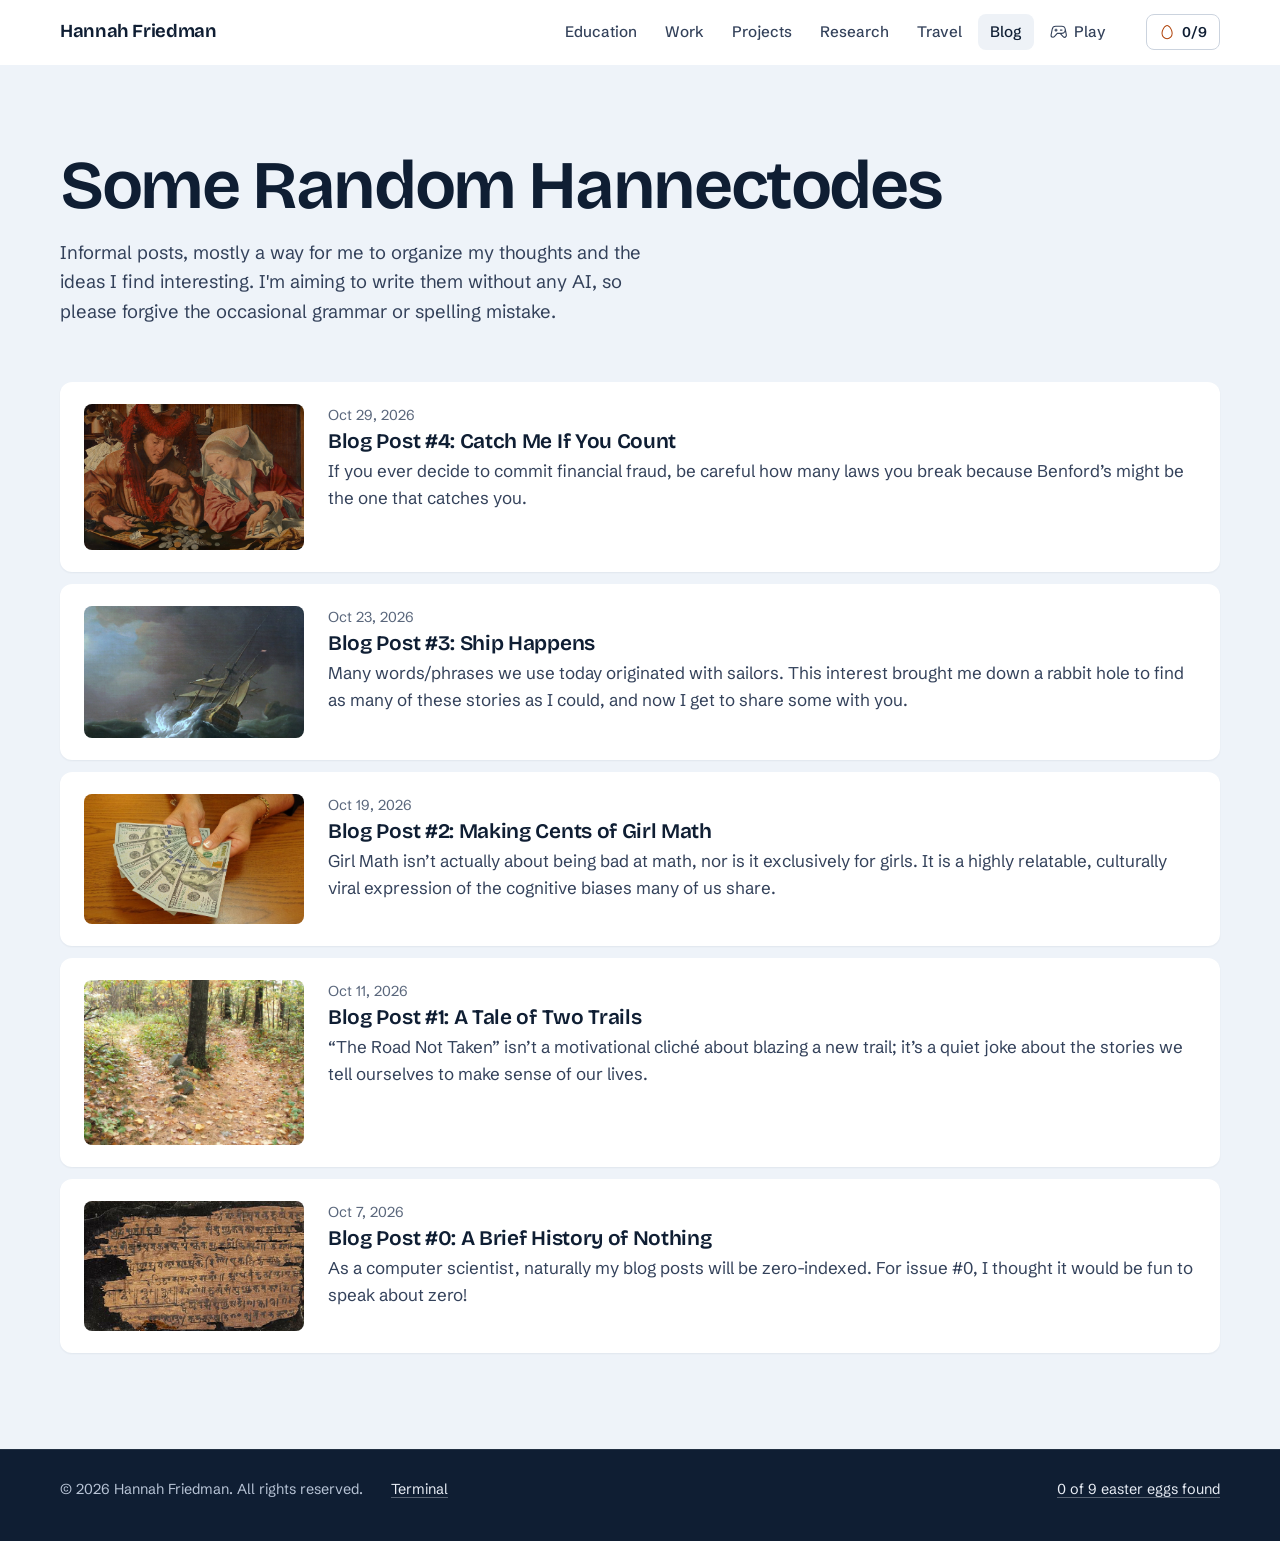
==== blog.html @ 63b6482d "Leaderboard by year: This year and All time" ====
<!doctype html>
<html lang="en">
<head>
<meta charset="utf-8">
<meta name="viewport" content="width=device-width, initial-scale=1, viewport-fit=cover">
<title>Some Random Hannectodes · Hannah Friedman</title>
<meta name="description" content="Informal posts by Hannah Friedman on ideas she finds interesting, written without AI.">
<link rel="canonical" href="https://hannahfriedman.org/blog.html">
<meta property="og:title" content="Some Random Hannectodes · Hannah Friedman">
<meta property="og:description" content="Informal posts by Hannah Friedman on ideas she finds interesting, written without AI.">
<meta property="og:url" content="https://hannahfriedman.org/blog.html">
<meta property="og:type" content="website">
<meta property="og:image" content="https://hannahfriedman.org/blog/images/bakhshali-manuscript.jpg">
<meta name="theme-color" content="#eef3f9" media="(prefers-color-scheme: light)">
<meta name="theme-color" content="#0b1424" media="(prefers-color-scheme: dark)">
<link rel="icon" href="favicon.svg" type="image/svg+xml">
<link rel="preload" href="fonts/bricolage.woff2" as="font" type="font/woff2" crossorigin>
<link rel="preload" href="fonts/schibsted.woff2" as="font" type="font/woff2" crossorigin>
<link rel="stylesheet" href="style.css?v=20261102a">
<script>try { const r = document.documentElement; if (localStorage.getItem('hf-hannah-mode') === '1') r.classList.add('hannah-mode'); } catch (e) {}</script>
</head>
<body>
<svg width="0" height="0" style="position:absolute" aria-hidden="true" focusable="false">
  <symbol id="i-arrow-counter-clockwise" viewBox="0 0 256 256"><path d="M224,128a96,96,0,0,1-94.71,96H128A95.38,95.38,0,0,1,62.1,197.8a8,8,0,0,1,11-11.63A80,80,0,1,0,71.43,71.39a3.07,3.07,0,0,1-.26.25L44.59,96H72a8,8,0,0,1,0,16H24a8,8,0,0,1-8-8V56a8,8,0,0,1,16,0V85.8L60.25,60A96,96,0,0,1,224,128Z"/></symbol>
  <symbol id="i-arrow-up-right" viewBox="0 0 256 256"><path d="M200,64V168a8,8,0,0,1-16,0V83.31L69.66,197.66a8,8,0,0,1-11.32-11.32L172.69,72H88a8,8,0,0,1,0-16H192A8,8,0,0,1,200,64Z"/></symbol>
  <symbol id="i-atom" viewBox="0 0 256 256"><path d="M196.12,128c24.65-34.61,37.22-70.38,19.74-87.86S162.61,35.23,128,59.88C93.39,35.23,57.62,22.66,40.14,40.14S35.23,93.39,59.88,128c-24.65,34.61-37.22,70.38-19.74,87.86h0c5.63,5.63,13.15,8.14,21.91,8.14,18.48,0,42.48-11.17,66-27.88C151.47,212.83,175.47,224,194,224c8.76,0,16.29-2.52,21.91-8.14h0C233.34,198.38,220.77,162.61,196.12,128Zm8.43-76.55c7.64,7.64,2.48,32.4-18.52,63.28a300.33,300.33,0,0,0-21.19-23.57A300.33,300.33,0,0,0,141.27,70C172.15,49,196.91,43.8,204.55,51.45ZM176.29,128a289.14,289.14,0,0,1-22.76,25.53A289.14,289.14,0,0,1,128,176.29a289.14,289.14,0,0,1-25.53-22.76A289.14,289.14,0,0,1,79.71,128,298.62,298.62,0,0,1,128,79.71a289.14,289.14,0,0,1,25.53,22.76A289.14,289.14,0,0,1,176.29,128ZM51.45,51.45c2.2-2.21,5.83-3.35,10.62-3.35C73.89,48.1,92.76,55,114.72,70A304,304,0,0,0,91.16,91.16,300.33,300.33,0,0,0,70,114.73C49,83.85,43.81,59.09,51.45,51.45Zm0,153.1C43.81,196.91,49,172.15,70,141.27a300.33,300.33,0,0,0,21.19,23.57A304.18,304.18,0,0,0,114.73,186C83.85,207,59.09,212.2,51.45,204.55Zm153.1,0c-7.64,7.65-32.4,2.48-63.28-18.52a304.18,304.18,0,0,0,23.57-21.19A300.33,300.33,0,0,0,186,141.27C207,172.15,212.19,196.91,204.55,204.55ZM140,128a12,12,0,1,1-12-12A12,12,0,0,1,140,128Z"/></symbol>
  <symbol id="i-book-open-text" viewBox="0 0 256 256"><path d="M232,48H160a40,40,0,0,0-32,16A40,40,0,0,0,96,48H24a8,8,0,0,0-8,8V200a8,8,0,0,0,8,8H96a24,24,0,0,1,24,24,8,8,0,0,0,16,0,24,24,0,0,1,24-24h72a8,8,0,0,0,8-8V56A8,8,0,0,0,232,48ZM96,192H32V64H96a24,24,0,0,1,24,24V200A39.81,39.81,0,0,0,96,192Zm128,0H160a39.81,39.81,0,0,0-24,8V88a24,24,0,0,1,24-24h64ZM160,88h40a8,8,0,0,1,0,16H160a8,8,0,0,1,0-16Zm48,40a8,8,0,0,1-8,8H160a8,8,0,0,1,0-16h40A8,8,0,0,1,208,128Zm0,32a8,8,0,0,1-8,8H160a8,8,0,0,1,0-16h40A8,8,0,0,1,208,160Z"/></symbol>
  <symbol id="i-cards" viewBox="0 0 256 256"><path d="M184,72H40A16,16,0,0,0,24,88V200a16,16,0,0,0,16,16H184a16,16,0,0,0,16-16V88A16,16,0,0,0,184,72Zm0,128H40V88H184V200ZM232,56V176a8,8,0,0,1-16,0V56H64a8,8,0,0,1,0-16H216A16,16,0,0,1,232,56Z"/></symbol>
  <symbol id="i-caret-down" viewBox="0 0 256 256"><path d="M213.66,101.66l-80,80a8,8,0,0,1-11.32,0l-80-80A8,8,0,0,1,53.66,90.34L128,164.69l74.34-74.35a8,8,0,0,1,11.32,11.32Z"/></symbol>
  <symbol id="i-caret-left" viewBox="0 0 256 256"><path d="M165.66,202.34a8,8,0,0,1-11.32,11.32l-80-80a8,8,0,0,1,0-11.32l80-80a8,8,0,0,1,11.32,11.32L91.31,128Z"/></symbol>
  <symbol id="i-caret-right" viewBox="0 0 256 256"><path d="M181.66,133.66l-80,80a8,8,0,0,1-11.32-11.32L164.69,128,90.34,53.66a8,8,0,0,1,11.32-11.32l80,80A8,8,0,0,1,181.66,133.66Z"/></symbol>
  <symbol id="i-caret-up" viewBox="0 0 256 256"><path d="M213.66,165.66a8,8,0,0,1-11.32,0L128,91.31,53.66,165.66a8,8,0,0,1-11.32-11.32l80-80a8,8,0,0,1,11.32,0l80,80A8,8,0,0,1,213.66,165.66Z"/></symbol>
  <symbol id="i-chart-line-up" viewBox="0 0 256 256"><path d="M232,208a8,8,0,0,1-8,8H32a8,8,0,0,1-8-8V48a8,8,0,0,1,16,0V156.69l50.34-50.35a8,8,0,0,1,11.32,0L128,132.69,180.69,80H160a8,8,0,0,1,0-16h40a8,8,0,0,1,8,8v40a8,8,0,0,1-16,0V91.31l-58.34,58.35a8,8,0,0,1-11.32,0L96,123.31l-56,56V200H224A8,8,0,0,1,232,208Z"/></symbol>
  <symbol id="i-chats-circle" viewBox="0 0 256 256"><path d="M232.07,186.76a80,80,0,0,0-62.5-114.17A80,80,0,1,0,23.93,138.76l-7.27,24.71a16,16,0,0,0,19.87,19.87l24.71-7.27a80.39,80.39,0,0,0,25.18,7.35,80,80,0,0,0,108.34,40.65l24.71,7.27a16,16,0,0,0,19.87-19.86ZM62,159.5a8.28,8.28,0,0,0-2.26.32L32,168l8.17-27.76a8,8,0,0,0-.63-6,64,64,0,1,1,26.26,26.26A8,8,0,0,0,62,159.5Zm153.79,28.73L224,216l-27.76-8.17a8,8,0,0,0-6,.63,64.05,64.05,0,0,1-85.87-24.88A79.93,79.93,0,0,0,174.7,89.71a64,64,0,0,1,41.75,92.48A8,8,0,0,0,215.82,188.23Z"/></symbol>
  <symbol id="i-check" viewBox="0 0 256 256"><path d="M229.66,77.66l-128,128a8,8,0,0,1-11.32,0l-56-56a8,8,0,0,1,11.32-11.32L96,188.69,218.34,66.34a8,8,0,0,1,11.32,11.32Z"/></symbol>
  <symbol id="i-copy" viewBox="0 0 256 256"><path d="M216,32H88a8,8,0,0,0-8,8V80H40a8,8,0,0,0-8,8V216a8,8,0,0,0,8,8H168a8,8,0,0,0,8-8V176h40a8,8,0,0,0,8-8V40A8,8,0,0,0,216,32ZM160,208H48V96H160Zm48-48H176V88a8,8,0,0,0-8-8H96V48H208Z"/></symbol>
  <symbol id="i-egg" viewBox="0 0 256 256"><path d="M186.66,59.56C168.47,32.29,146.54,16,128,16S87.53,32.29,69.34,59.56C50.7,87.54,40,121.23,40,152a88,88,0,0,0,176,0C216,121.23,205.3,87.54,186.66,59.56ZM128,224a72.08,72.08,0,0,1-72-72c0-27.69,9.72-58.15,26.66-83.56C97.19,46.64,115.41,32,128,32s30.81,14.64,45.34,36.44C190.28,93.85,200,124.31,200,152A72.08,72.08,0,0,1,128,224Z"/></symbol>
  <symbol id="i-envelope-simple" viewBox="0 0 256 256"><path d="M224,48H32a8,8,0,0,0-8,8V192a16,16,0,0,0,16,16H216a16,16,0,0,0,16-16V56A8,8,0,0,0,224,48ZM203.43,64,128,133.15,52.57,64ZM216,192H40V74.19l82.59,75.71a8,8,0,0,0,10.82,0L216,74.19V192Z"/></symbol>
  <symbol id="i-file-arrow-down" viewBox="0 0 256 256"><path d="M213.66,82.34l-56-56A8,8,0,0,0,152,24H56A16,16,0,0,0,40,40V216a16,16,0,0,0,16,16H200a16,16,0,0,0,16-16V88A8,8,0,0,0,213.66,82.34ZM160,51.31,188.69,80H160ZM200,216H56V40h88V88a8,8,0,0,0,8,8h48V216Zm-42.34-61.66a8,8,0,0,1,0,11.32l-24,24a8,8,0,0,1-11.32,0l-24-24a8,8,0,0,1,11.32-11.32L120,164.69V120a8,8,0,0,1,16,0v44.69l10.34-10.35A8,8,0,0,1,157.66,154.34Z"/></symbol>
  <symbol id="i-file-pdf" viewBox="0 0 256 256"><path d="M224,152a8,8,0,0,1-8,8H192v16h16a8,8,0,0,1,0,16H192v16a8,8,0,0,1-16,0V152a8,8,0,0,1,8-8h32A8,8,0,0,1,224,152ZM92,172a28,28,0,0,1-28,28H56v8a8,8,0,0,1-16,0V152a8,8,0,0,1,8-8H64A28,28,0,0,1,92,172Zm-16,0a12,12,0,0,0-12-12H56v24h8A12,12,0,0,0,76,172Zm88,8a36,36,0,0,1-36,36H112a8,8,0,0,1-8-8V152a8,8,0,0,1,8-8h16A36,36,0,0,1,164,180Zm-16,0a20,20,0,0,0-20-20h-8v40h8A20,20,0,0,0,148,180ZM40,112V40A16,16,0,0,1,56,24h96a8,8,0,0,1,5.66,2.34l56,56A8,8,0,0,1,216,88v24a8,8,0,0,1-16,0V96H152a8,8,0,0,1-8-8V40H56v72a8,8,0,0,1-16,0ZM160,80h28.69L160,51.31Z"/></symbol>
  <symbol id="i-game-controller" viewBox="0 0 256 256"><path d="M176,112H152a8,8,0,0,1,0-16h24a8,8,0,0,1,0,16ZM104,96H96V88a8,8,0,0,0-16,0v8H72a8,8,0,0,0,0,16h8v8a8,8,0,0,0,16,0v-8h8a8,8,0,0,0,0-16ZM241.48,200.65a36,36,0,0,1-54.94,4.81c-.12-.12-.24-.24-.35-.37L146.48,160h-37L69.81,205.09l-.35.37A36.08,36.08,0,0,1,44,216,36,36,0,0,1,8.56,173.75a.68.68,0,0,1,0-.14L24.93,89.52A59.88,59.88,0,0,1,83.89,40H172a60.08,60.08,0,0,1,59,49.25c0,.06,0,.12,0,.18l16.37,84.17a.68.68,0,0,1,0,.14A35.74,35.74,0,0,1,241.48,200.65ZM172,144a44,44,0,0,0,0-88H83.89A43.9,43.9,0,0,0,40.68,92.37l0,.13L24.3,176.59A20,20,0,0,0,58,194.3l41.92-47.59a8,8,0,0,1,6-2.71Zm59.7,32.59-8.74-45A60,60,0,0,1,172,160h-4.2L198,194.31a20.09,20.09,0,0,0,17.46,5.39,20,20,0,0,0,16.23-23.11Z"/></symbol>
  <symbol id="i-github-logo" viewBox="0 0 256 256"><path d="M208.31,75.68A59.78,59.78,0,0,0,202.93,28,8,8,0,0,0,196,24a59.75,59.75,0,0,0-48,24H124A59.75,59.75,0,0,0,76,24a8,8,0,0,0-6.93,4,59.78,59.78,0,0,0-5.38,47.68A58.14,58.14,0,0,0,56,104v8a56.06,56.06,0,0,0,48.44,55.47A39.8,39.8,0,0,0,96,192v8H72a24,24,0,0,1-24-24A40,40,0,0,0,8,136a8,8,0,0,0,0,16,24,24,0,0,1,24,24,40,40,0,0,0,40,40H96v16a8,8,0,0,0,16,0V192a24,24,0,0,1,48,0v40a8,8,0,0,0,16,0V192a39.8,39.8,0,0,0-8.44-24.53A56.06,56.06,0,0,0,216,112v-8A58.14,58.14,0,0,0,208.31,75.68ZM200,112a40,40,0,0,1-40,40H112a40,40,0,0,1-40-40v-8a41.74,41.74,0,0,1,6.9-22.48A8,8,0,0,0,80,73.83a43.81,43.81,0,0,1,.79-33.58,43.88,43.88,0,0,1,32.32,20.06A8,8,0,0,0,119.82,64h32.35a8,8,0,0,0,6.74-3.69,43.87,43.87,0,0,1,32.32-20.06A43.81,43.81,0,0,1,192,73.83a8.09,8.09,0,0,0,1,7.65A41.72,41.72,0,0,1,200,104Z"/></symbol>
  <symbol id="i-globe-hemisphere-west" viewBox="0 0 256 256"><path d="M128,24A104,104,0,1,0,232,128,104.11,104.11,0,0,0,128,24Zm88,104a87.62,87.62,0,0,1-6.4,32.94l-44.7-27.49a15.92,15.92,0,0,0-6.24-2.23l-22.82-3.08a16.11,16.11,0,0,0-16,7.86h-8.72l-3.8-7.86a15.91,15.91,0,0,0-11-8.67l-8-1.73L96.14,104h16.71a16.06,16.06,0,0,0,7.73-2l12.25-6.76a16.62,16.62,0,0,0,3-2.14l26.91-24.34A15.93,15.93,0,0,0,166,49.1l-.36-.65A88.11,88.11,0,0,1,216,128ZM143.31,41.34,152,56.9,125.09,81.24,112.85,88H96.14a16,16,0,0,0-13.88,8l-8.73,15.23L63.38,84.19,74.32,58.32a87.87,87.87,0,0,1,69-17ZM40,128a87.53,87.53,0,0,1,8.54-37.8l11.34,30.27a16,16,0,0,0,11.62,10l21.43,4.61L96.74,143a16.09,16.09,0,0,0,14.4,9h1.48l-7.23,16.23a16,16,0,0,0,2.86,17.37l.14.14L128,205.94l-1.94,10A88.11,88.11,0,0,1,40,128Zm102.58,86.78,1.13-5.81a16.09,16.09,0,0,0-4-13.9,1.85,1.85,0,0,1-.14-.14L120,174.74,133.7,144l22.82,3.08,45.72,28.12A88.18,88.18,0,0,1,142.58,214.78Z"/></symbol>
  <symbol id="i-linkedin-logo" viewBox="0 0 256 256"><path d="M216,24H40A16,16,0,0,0,24,40V216a16,16,0,0,0,16,16H216a16,16,0,0,0,16-16V40A16,16,0,0,0,216,24Zm0,192H40V40H216V216ZM96,112v64a8,8,0,0,1-16,0V112a8,8,0,0,1,16,0Zm88,28v36a8,8,0,0,1-16,0V140a20,20,0,0,0-40,0v36a8,8,0,0,1-16,0V112a8,8,0,0,1,15.79-1.78A36,36,0,0,1,184,140ZM100,84A12,12,0,1,1,88,72,12,12,0,0,1,100,84Z"/></symbol>
  <symbol id="i-lock-simple" viewBox="0 0 256 256"><path d="M208,80H176V56a48,48,0,0,0-96,0V80H48A16,16,0,0,0,32,96V208a16,16,0,0,0,16,16H208a16,16,0,0,0,16-16V96A16,16,0,0,0,208,80ZM96,56a32,32,0,0,1,64,0V80H96ZM208,208H48V96H208V208Z"/></symbol>
  <symbol id="i-map-pin" viewBox="0 0 256 256"><path d="M128,64a40,40,0,1,0,40,40A40,40,0,0,0,128,64Zm0,64a24,24,0,1,1,24-24A24,24,0,0,1,128,128Zm0-112a88.1,88.1,0,0,0-88,88c0,31.4,14.51,64.68,42,96.25a254.19,254.19,0,0,0,41.45,38.3,8,8,0,0,0,9.18,0A254.19,254.19,0,0,0,174,200.25c27.45-31.57,42-64.85,42-96.25A88.1,88.1,0,0,0,128,16Zm0,206c-16.53-13-72-60.75-72-118a72,72,0,0,1,144,0C200,161.23,144.53,209,128,222Z"/></symbol>
  <symbol id="i-music-notes" viewBox="0 0 256 256"><path d="M212.92,17.69a8,8,0,0,0-6.86-1.45l-128,32A8,8,0,0,0,72,56V166.08A36,36,0,1,0,88,196V110.25l112-28v51.83A36,36,0,1,0,216,164V24A8,8,0,0,0,212.92,17.69ZM52,216a20,20,0,1,1,20-20A20,20,0,0,1,52,216ZM88,93.75V62.25l112-28v31.5ZM180,184a20,20,0,1,1,20-20A20,20,0,0,1,180,184Z"/></symbol>
  <symbol id="i-pause" viewBox="0 0 256 256"><path d="M200,32H160a16,16,0,0,0-16,16V208a16,16,0,0,0,16,16h40a16,16,0,0,0,16-16V48A16,16,0,0,0,200,32Zm0,176H160V48h40ZM96,32H56A16,16,0,0,0,40,48V208a16,16,0,0,0,16,16H96a16,16,0,0,0,16-16V48A16,16,0,0,0,96,32Zm0,176H56V48H96Z"/></symbol>
  <symbol id="i-play" viewBox="0 0 256 256"><path d="M232.4,114.49,88.32,26.35a16,16,0,0,0-16.2-.3A15.86,15.86,0,0,0,64,39.87V216.13A15.94,15.94,0,0,0,80,232a16.07,16.07,0,0,0,8.36-2.35L232.4,141.51a15.81,15.81,0,0,0,0-27ZM80,215.94V40l143.83,88Z"/></symbol>
  <symbol id="i-skip-back" viewBox="0 0 256 256"><path d="M199.81,34a16,16,0,0,0-16.24.43L64,109.23V40a8,8,0,0,0-16,0V216a8,8,0,0,0,16,0V146.77l119.57,74.78A15.95,15.95,0,0,0,208,208.12V47.88A15.86,15.86,0,0,0,199.81,34ZM192,208,64.16,128,192,48.07Z"/></symbol>
  <symbol id="i-skip-forward" viewBox="0 0 256 256"><path d="M200,32a8,8,0,0,0-8,8v69.23L72.43,34.45A15.95,15.95,0,0,0,48,47.88V208.12a16,16,0,0,0,24.43,13.43L192,146.77V216a8,8,0,0,0,16,0V40A8,8,0,0,0,200,32ZM64,207.93V48.05l127.84,80Z"/></symbol>
  <symbol id="i-sparkle" viewBox="0 0 256 256"><path d="M197.58,129.06,146,110l-19-51.62a15.92,15.92,0,0,0-29.88,0L78,110l-51.62,19a15.92,15.92,0,0,0,0,29.88L78,178l19,51.62a15.92,15.92,0,0,0,29.88,0L146,178l51.62-19a15.92,15.92,0,0,0,0-29.88ZM137,164.22a8,8,0,0,0-4.74,4.74L112,223.85,91.78,169A8,8,0,0,0,87,164.22L32.15,144,87,123.78A8,8,0,0,0,91.78,119L112,64.15,132.22,119a8,8,0,0,0,4.74,4.74L191.85,144ZM144,40a8,8,0,0,1,8-8h16V16a8,8,0,0,1,16,0V32h16a8,8,0,0,1,0,16H184V64a8,8,0,0,1-16,0V48H152A8,8,0,0,1,144,40ZM248,88a8,8,0,0,1-8,8h-8v8a8,8,0,0,1-16,0V96h-8a8,8,0,0,1,0-16h8V72a8,8,0,0,1,16,0v8h8A8,8,0,0,1,248,88Z"/></symbol>
  <symbol id="i-speaker-high" viewBox="0 0 256 256"><path d="M155.51,24.81a8,8,0,0,0-8.42.88L77.25,80H32A16,16,0,0,0,16,96v64a16,16,0,0,0,16,16H77.25l69.84,54.31A8,8,0,0,0,160,224V32A8,8,0,0,0,155.51,24.81ZM32,96H72v64H32ZM144,207.64,88,164.09V91.91l56-43.55Zm54-106.08a40,40,0,0,1,0,52.88,8,8,0,0,1-12-10.58,24,24,0,0,0,0-31.72,8,8,0,0,1,12-10.58ZM248,128a79.9,79.9,0,0,1-20.37,53.34,8,8,0,0,1-11.92-10.67,64,64,0,0,0,0-85.33,8,8,0,1,1,11.92-10.67A79.83,79.83,0,0,1,248,128Z"/></symbol>
  <symbol id="i-speaker-slash" viewBox="0 0 256 256"><path d="M53.92,34.62A8,8,0,1,0,42.08,45.38L73.55,80H32A16,16,0,0,0,16,96v64a16,16,0,0,0,16,16H77.25l69.84,54.31A8,8,0,0,0,160,224V175.09l42.08,46.29a8,8,0,1,0,11.84-10.76ZM32,96H72v64H32ZM144,207.64,88,164.09V95.89l56,61.6Zm42-63.77a24,24,0,0,0,0-31.72,8,8,0,1,1,12-10.57,40,40,0,0,1,0,52.88,8,8,0,0,1-12-10.59Zm-80.16-76a8,8,0,0,1,1.4-11.23l39.85-31A8,8,0,0,1,160,32v74.83a8,8,0,0,1-16,0V48.36l-26.94,21A8,8,0,0,1,105.84,67.91ZM248,128a79.9,79.9,0,0,1-20.37,53.34,8,8,0,0,1-11.92-10.67,64,64,0,0,0,0-85.33,8,8,0,1,1,11.92-10.67A79.83,79.83,0,0,1,248,128Z"/></symbol>
  <symbol id="i-terminal-window" viewBox="0 0 256 256"><path d="M128,128a8,8,0,0,1-3,6.25l-40,32a8,8,0,1,1-10-12.5L107.19,128,75,102.25a8,8,0,1,1,10-12.5l40,32A8,8,0,0,1,128,128Zm48,24H136a8,8,0,0,0,0,16h40a8,8,0,0,0,0-16Zm56-96V200a16,16,0,0,1-16,16H40a16,16,0,0,1-16-16V56A16,16,0,0,1,40,40H216A16,16,0,0,1,232,56ZM216,200V56H40V200H216Z"/></symbol>
  <symbol id="i-trophy" viewBox="0 0 256 256"><path d="M232,64H208V48a8,8,0,0,0-8-8H56a8,8,0,0,0-8,8V64H24A16,16,0,0,0,8,80V96a40,40,0,0,0,40,40h3.65A80.13,80.13,0,0,0,120,191.61V216H96a8,8,0,0,0,0,16h64a8,8,0,0,0,0-16H136V191.58c31.94-3.23,58.44-25.64,68.08-55.58H208a40,40,0,0,0,40-40V80A16,16,0,0,0,232,64ZM48,120A24,24,0,0,1,24,96V80H48v32q0,4,.39,8Zm144-8.9c0,35.52-29,64.64-64,64.9a64,64,0,0,1-64-64V56H192ZM232,96a24,24,0,0,1-24,24h-.5a81.81,81.81,0,0,0,.5-8.9V80h24Z"/></symbol>
  <symbol id="i-x" viewBox="0 0 256 256"><path d="M205.66,194.34a8,8,0,0,1-11.32,11.32L128,139.31,61.66,205.66a8,8,0,0,1-11.32-11.32L116.69,128,50.34,61.66A8,8,0,0,1,61.66,50.34L128,116.69l66.34-66.35a8,8,0,0,1,11.32,11.32L139.31,128Z"/></symbol>
</svg>
<a class="skip-link" href="#main">Skip to content</a>
<header class="nav scrolled" id="nav">
  <div class="container nav-inner">
    <a class="wordmark" href="index.html">Hannah Friedman</a>
    <ul class="nav-links">
      <li class="opt"><a href="index.html#education">Education</a></li>
      <li class="opt"><a href="index.html#work">Work</a></li>
      <li class="opt"><a href="index.html#projects">Projects</a></li>
      <li class="opt"><a href="index.html#research">Research</a></li>
      <li class="opt"><a href="index.html#travel">Travel</a></li>
      <li><a href="blog.html" aria-current="true">Blog</a></li>
      <li><a href="play.html"><svg class="icon" aria-hidden="true"><use href="#i-game-controller"/></svg><span class="play-label">Play</span></a></li>
    </ul>
    <div class="nav-actions">
      <button class="egg-btn" id="egg-btn" type="button" aria-haspopup="dialog" aria-controls="egg-panel">
        <svg class="icon" aria-hidden="true"><use href="#i-egg"/></svg>
        <span><span class="egg-count tnum">0</span><span class="sr-only"> of </span><span aria-hidden="true">/</span><span class="egg-total tnum">9</span><span class="sr-only"> easter eggs found</span></span>
      </button>
    </div>
  </div>
</header>

<main id="main" class="band band-mist">
  <div class="container">
    <div class="blog-hero">
      <h1>Some Random Hannectodes</h1>
      <p>Informal posts, mostly a way for me to organize my thoughts and the ideas I find interesting. I'm aiming to write them without any AI, so please forgive the occasional grammar or spelling mistake.</p>
    </div>

    <!--
      HOW TO ADD A POST
      1. Copy blog/_template.html to blog/your-post-slug.html and write the post there.
      2. Add an entry to the list below (newest first), like this:
         <li><a href="blog/your-post-slug.html"><time datetime="2026-10-20">Oct 20, 2026</time><h2>Post title</h2><p>One-sentence summary.</p></a></li>
          -->
    <ol class="posts" id="posts">
      <li><a class="has-thumb" href="blog/4-catch-me-if-you-count.html"><img class="post-thumb" src="blog/images/moneychanger.jpg" width="1400" height="929" alt="" loading="lazy"><time datetime="2026-10-29">Oct 29, 2026</time><h2>Blog Post #4: Catch Me If You Count</h2><p>If you ever decide to commit financial fraud, be careful how many laws you break because Benford’s might be the one that catches you.</p></a></li>
      <li><a class="has-thumb" href="blog/3-ship-happens.html"><img class="post-thumb" src="blog/images/monamy-ships-in-distress.jpg" width="1400" height="840" alt="" loading="lazy"><time datetime="2026-10-23">Oct 23, 2026</time><h2>Blog Post #3: Ship Happens</h2><p>Many words/phrases we use today originated with sailors. This interest brought me down a rabbit hole to find as many of these stories as I could, and now I get to share some with you.</p></a></li>
      <li><a class="has-thumb" href="blog/2-making-cents-of-girl-math.html"><img class="post-thumb" src="blog/images/cash-fan.jpg" width="1280" height="720" alt="" loading="lazy"><time datetime="2026-10-19">Oct 19, 2026</time><h2>Blog Post #2: Making Cents of Girl Math</h2><p>Girl Math isn’t actually about being bad at math, nor is it exclusively for girls. It is a highly relatable, culturally viral expression of the cognitive biases many of us share.</p></a></li>
      <li><a class="has-thumb" href="blog/1-a-tale-of-two-trails.html"><img class="post-thumb" src="blog/images/two-paths-yellow-wood.jpg" width="1000" height="750" alt="" loading="lazy"><time datetime="2026-10-11">Oct 11, 2026</time><h2>Blog Post #1: A Tale of Two Trails</h2><p>“The Road Not Taken” isn’t a motivational cliché about blazing a new trail; it’s a quiet joke about the stories we tell ourselves to make sense of our lives.</p></a></li>
      <li><a class="has-thumb" href="blog/0-a-brief-history-of-nothing.html"><img class="post-thumb" src="blog/images/bakhshali-manuscript.jpg" width="1220" height="698" alt="" loading="lazy"><time datetime="2026-10-07">Oct 7, 2026</time><h2>Blog Post #0: A Brief History of Nothing</h2><p>As a computer scientist, naturally my blog posts will be zero-indexed. For issue #0, I thought it would be fun to speak about zero!</p></a></li>
    </ol>
  </div>
</main>

<footer class="footer footer-navy">
  <div class="container footer-inner">
    <span class="copyright">© 2026 Hannah Friedman. All rights reserved.</span>
    <button type="button" data-open-terminal><span>Terminal</span></button>
    <span class="spacer"></span>
    <button type="button" data-open-eggs><span class="egg-count tnum">0</span> of <span class="egg-total">9</span> easter eggs found</button>
  </div>
</footer>
<dialog class="sheet" id="egg-panel" aria-labelledby="egg-h">
  <div class="sheet-head"><h2 id="egg-h">Easter eggs</h2><button class="btn btn-ghost" type="button" data-close aria-label="Close"><svg class="icon" aria-hidden="true"><use href="#i-x"/></svg></button></div>
  <div class="sheet-body"><p style="color:var(--ink-2)"><span class="egg-count tnum">0</span> of <span class="egg-total">9</span> found so far.</p><div class="egg-progress"><span id="egg-bar"></span></div><ul class="egg-list" id="egg-list"></ul></div>
</dialog>
<dialog class="modal terminal" id="terminal" aria-labelledby="term-h">
  <div class="modal-head"><h2 id="term-h">hannah@mit ~ %</h2><button class="btn btn-ghost" type="button" data-close aria-label="Close terminal"><svg class="icon" aria-hidden="true"><use href="#i-x"/></svg></button></div>
  <div class="term-out" id="term-out" aria-live="polite"></div>
  <form class="term-in" id="term-form" autocomplete="off"><label for="term-input">&gt;</label><input id="term-input" spellcheck="false" autocapitalize="off" aria-label="Terminal command"></form>
</dialog>
<div class="toasts" id="toasts" role="status" aria-live="polite"></div>
<script src="script.js?v=20261102a" defer></script>
<script type="module" src="js/cloud.js?v=20261102a"></script>
</body>
</html>
---- style.css ----
/* ==========================================================================
   Hannah Friedman: site styles
   Quality bar: Notion + Stripe. One accent (Islanders/Mets orange) on navy ink.
   ========================================================================== */

@font-face { font-family: "Bricolage Grotesque"; src: url("fonts/bricolage.woff2") format("woff2"); font-weight: 200 800; font-display: swap; }
@font-face { font-family: "Schibsted Grotesk"; src: url("fonts/schibsted.woff2") format("woff2"); font-weight: 400 900; font-display: swap; }
@font-face { font-family: "Fragment Mono"; src: url("fonts/fragment-mono.woff2") format("woff2"); font-weight: 400; font-display: swap; }
/* Little Athens: Pixelify Sans for letters, Jersey 10 for digits (Pixelify's 2, 5, and 8 look too alike at small sizes). */
@font-face { font-family: "Pixelify Sans"; src: url("fonts/pixelify.woff2") format("woff2"); font-weight: 400 700; font-display: swap; unicode-range: U+0000-002F, U+003A-10FFFF; }
@font-face { font-family: "Pixel Digits"; src: url("fonts/jersey10-digits.woff2") format("woff2"); font-display: swap; unicode-range: U+0030-0039; size-adjust: 128%; }

:root {
  color-scheme: light;
  --bg: #ffffff;
  --surface: #f5f7fa;
  --surface-2: #eef2f7;
  --hairline: #e3e8ef;
  --hairline-strong: #cbd3de;
  --ink: #0f1e33;
  --ink-2: #33415a;
  --ink-3: #5a677c;
  --accent: #f26b21;
  --accent-ink: #b0440b;
  --accent-soft: #fff1e7;
  --on-accent: #1a0d04;
  --primary: #0f1e33;
  --on-primary: #ffffff;
  --primary-hover: #1d3354;

  --tint-quant: #e3effb;  --tint-quant-ink: #1b5591;
  --tint-ai: #ece8fb;     --tint-ai-ink: #533fa3;
  --tint-sports: #dff3e6; --tint-sports-ink: #1d6b3c;
  --tint-butter: #fbf2d3; --tint-butter-ink: #7a5a06;
  --tint-rose: #fbe4ea;   --tint-rose-ink: #9a2a48;

  --shadow-1: 0 1px 2px rgba(15, 30, 51, .06);
  --shadow-2: 0 1px 2px rgba(15, 30, 51, .05), 0 8px 24px rgba(15, 30, 51, .08);
  --shadow-3: 0 2px 6px rgba(15, 30, 51, .06), 0 28px 56px -16px rgba(15, 30, 51, .28);

  --r-sm: 6px; --r-md: 8px; --r-lg: 12px; --r-xl: 16px;
  --font-display: "Bricolage Grotesque", "Schibsted Grotesk", system-ui, sans-serif;
  --font-body: "Schibsted Grotesk", system-ui, -apple-system, "Segoe UI", sans-serif;
  --font-mono: "Fragment Mono", ui-monospace, "SF Mono", Menlo, monospace;
  --font-pixel: "Pixelify Sans", "Pixel Digits", ui-monospace, monospace;

  --container: 1160px;
  --gutter: clamp(16px, 4vw, 32px);
  --section: clamp(72px, 10vw, 128px);
  --ease-out: cubic-bezier(.16, 1, .3, 1);

  --band-sky: #e8f0fa; --band-mist: #eef3f9; --band-butter: #fdf5df; --band-peach: #fff0e5; --band-mint: #e4f3e8;
  --band-navy: #0f1e33; --on-navy: #e9eef6; --on-navy-2: #b8c4d6;
  --portrait-block: #ffd2b4;
  --edu-card: #fdeaea; --edu-border: #efbcbc; --selection: #bcd8f7;
  --globe-ocean: #cfe2f6; --globe-land: #50617d;
  --z-nav: 20; --z-overlay: 40; --z-toast: 50;
}

@media (prefers-color-scheme: dark) {
  :root:not([data-theme="light"]) {
    color-scheme: dark;
    --bg: #0b1424; --surface: #111c2f; --surface-2: #17243a;
    --hairline: #1f2c43; --hairline-strong: #2e3d57;
    --ink: #e9eef6; --ink-2: #bcc7d7; --ink-3: #8e9bb0;
    --accent: #ff8a4c; --accent-ink: #ff9d66; --accent-soft: #2a1a12; --on-accent: #1a0d04;
    --primary: #e9eef6; --on-primary: #0b1424; --primary-hover: #ffffff;
    --tint-quant: #13263d;  --tint-quant-ink: #8cc1f2;
    --tint-ai: #1d1a38;     --tint-ai-ink: #b9adf5;
    --tint-sports: #12291d; --tint-sports-ink: #86d6a5;
    --tint-butter: #2a2412; --tint-butter-ink: #f0d27a;
    --tint-rose: #2c1620;   --tint-rose-ink: #f2a3b8;
    --shadow-1: 0 1px 2px rgba(0, 0, 0, .3);
    --shadow-2: 0 1px 2px rgba(0, 0, 0, .3), 0 8px 24px rgba(0, 0, 0, .35);
    --shadow-3: 0 2px 6px rgba(0, 0, 0, .35), 0 28px 56px -16px rgba(0, 0, 0, .6);
    --band-sky: #0f1d33; --band-mist: #0e192b; --band-butter: #1b1912; --band-peach: #1f160f; --band-mint: #0f1f17;
    --band-navy: #050b16; --portrait-block: #3a2215; --edu-card: #2a1517; --edu-border: #5a2a2e; --selection: #2c5282; --edu-card: #2a1517; --edu-border: #5a2a2e; --selection: #2c5282;
    --globe-ocean: #16263d; --globe-land: #9fb2cc;
  }
}
:root[data-theme="dark"] {
  color-scheme: dark;
  --bg: #0b1424; --surface: #111c2f; --surface-2: #17243a;
  --hairline: #1f2c43; --hairline-strong: #2e3d57;
  --ink: #e9eef6; --ink-2: #bcc7d7; --ink-3: #8e9bb0;
  --accent: #ff8a4c; --accent-ink: #ff9d66; --accent-soft: #2a1a12; --on-accent: #1a0d04;
  --primary: #e9eef6; --on-primary: #0b1424; --primary-hover: #ffffff;
  --tint-quant: #13263d;  --tint-quant-ink: #8cc1f2;
  --tint-ai: #1d1a38;     --tint-ai-ink: #b9adf5;
  --tint-sports: #12291d; --tint-sports-ink: #86d6a5;
  --tint-butter: #2a2412; --tint-butter-ink: #f0d27a;
  --tint-rose: #2c1620;   --tint-rose-ink: #f2a3b8;
  --shadow-1: 0 1px 2px rgba(0, 0, 0, .3);
  --shadow-2: 0 1px 2px rgba(0, 0, 0, .3), 0 8px 24px rgba(0, 0, 0, .35);
  --shadow-3: 0 2px 6px rgba(0, 0, 0, .35), 0 28px 56px -16px rgba(0, 0, 0, .6);
  --band-sky: #0f1d33; --band-mist: #0e192b; --band-butter: #1b1912; --band-peach: #1f160f; --band-mint: #0f1f17;
  --band-navy: #050b16; --portrait-block: #3a2215; --edu-card: #2a1517; --edu-border: #5a2a2e; --selection: #2c5282;
  --globe-ocean: #16263d; --globe-land: #9fb2cc;
}

/* Hannah Mode (unlocked by the house password): Gryffindor scarlet and gold */
:root.hannah-mode { --accent: #b3263a; --accent-ink: #9b1b30; --accent-soft: #fbe9ec; --on-accent: #ffffff; }
@media (prefers-color-scheme: dark) { :root.hannah-mode:not([data-theme="light"]) { --accent: #e0b44c; --accent-ink: #e8c264; --accent-soft: #2a2310; --on-accent: #1a1404; } }

/* ---------- Base ---------- */
*, *::before, *::after { box-sizing: border-box; }
html { -webkit-text-size-adjust: 100%; scroll-behavior: smooth; scroll-padding-top: 88px; }
body {
  margin: 0; background: var(--bg); color: var(--ink);
  font-family: var(--font-body); font-size: 17px; line-height: 1.6;
  -webkit-font-smoothing: antialiased; text-rendering: optimizeLegibility;
}
img, canvas, svg { display: block; max-width: 100%; }
body { min-height: 100dvh; display: flex; flex-direction: column; }
body > main { flex: 1 0 auto; }
a { color: inherit; text-decoration-thickness: 1px; text-underline-offset: 3px; }
button { font: inherit; color: inherit; }
::selection { background: var(--selection); color: var(--ink); }
:focus-visible { outline: 2px solid var(--accent); outline-offset: 3px; border-radius: 4px; }
html { scrollbar-color: var(--hairline-strong) transparent; }
.tnum { font-variant-numeric: tabular-nums; }
.sr-only { position: absolute; width: 1px; height: 1px; padding: 0; margin: -1px; overflow: hidden; clip: rect(0 0 0 0); white-space: nowrap; border: 0; }
.icon { width: 1.15em; height: 1.15em; flex: none; fill: currentColor; }

.skip-link { position: absolute; left: 12px; top: -48px; z-index: 100; background: var(--primary); color: var(--on-primary); padding: 8px 14px; border-radius: var(--r-md); text-decoration: none; }
.skip-link:focus { top: 12px; }

.container { width: min(var(--container), 100% - 2 * var(--gutter)); margin-inline: auto; }
.section { padding-block: var(--section) calc(var(--section) * .85); }

h1, h2, h3 { font-family: var(--font-display); color: var(--ink); text-wrap: balance; margin: 0; }
h1 { font-size: clamp(2.9rem, 7vw, 5.25rem); font-weight: 650; letter-spacing: -0.035em; line-height: .98; }
h2 { font-size: clamp(2rem, 3.6vw, 2.75rem); font-weight: 620; letter-spacing: -0.028em; line-height: 1.06; }
h3 { font-size: 1.2rem; font-weight: 620; letter-spacing: -0.012em; line-height: 1.25; }
p { margin: 0; text-wrap: pretty; }
.section-head { max-width: 62ch; margin-bottom: clamp(32px, 5vw, 56px); }
.section-head p { margin-top: 14px; color: var(--ink-2); font-size: 1.1rem; }

/* ---------- Buttons ---------- */
.btn {
  display: inline-flex; align-items: center; gap: 9px; height: 46px; padding: 0 20px;
  border-radius: var(--r-md); border: 1px solid transparent; font-size: .97rem; font-weight: 550;
  text-decoration: none; cursor: pointer; white-space: nowrap;
  transition: background-color .2s var(--ease-out), border-color .2s var(--ease-out), transform .12s var(--ease-out), box-shadow .2s var(--ease-out);
}
.btn:active { transform: translateY(1px); }
.btn-primary { background: var(--primary); color: var(--on-primary); box-shadow: var(--shadow-1); }
.btn-primary:hover { background: var(--primary-hover); box-shadow: var(--shadow-2); }
.btn-secondary { background: var(--bg); color: var(--ink); border-color: var(--hairline-strong); }
.btn-secondary:hover { border-color: var(--ink-3); background: var(--surface); }
.btn:disabled { opacity: .45; cursor: not-allowed; box-shadow: none; transform: none; }
.btn-primary:disabled:hover { background: var(--primary); }
.btn-secondary:disabled:hover { border-color: var(--hairline-strong); background: var(--bg); }
.btn-ghost { background: transparent; color: var(--ink-2); padding: 0 12px; height: 38px; }
.btn-ghost:hover { background: var(--surface-2); color: var(--ink); }
.btn-sm { height: 36px; padding: 0 14px; font-size: .9rem; gap: 7px; }
.text-link { color: var(--ink); font-weight: 550; text-decoration: underline; text-decoration-color: var(--hairline-strong); display: inline-flex; align-items: center; gap: 4px; }
.text-link:hover { text-decoration-color: var(--accent); }

.tag { display: inline-flex; align-items: center; height: 24px; padding: 0 9px; border-radius: var(--r-sm); font-size: .78rem; font-weight: 600; letter-spacing: .01em; white-space: nowrap; }
.tag-quant { background: var(--tint-quant); color: var(--tint-quant-ink); }
.tag-ai { background: var(--tint-ai); color: var(--tint-ai-ink); }
.tag-sports { background: var(--tint-sports); color: var(--tint-sports-ink); }
.tag-risk { background: var(--tint-rose); color: var(--tint-rose-ink); }
.tag-vc { background: var(--tint-butter); color: var(--tint-butter-ink); }

/* ---------- Nav ---------- */
.nav { position: sticky; top: 0; z-index: var(--z-nav); background: color-mix(in srgb, var(--bg) 86%, transparent); backdrop-filter: saturate(1.4) blur(12px); -webkit-backdrop-filter: saturate(1.4) blur(12px); border-bottom: 1px solid transparent; transition: border-color .2s; }
.nav.scrolled { border-bottom-color: var(--hairline); }
.nav-inner { height: 64px; display: flex; align-items: center; gap: 28px; }
.wordmark { font-family: var(--font-display); font-weight: 650; font-size: 1.15rem; letter-spacing: -0.02em; text-decoration: none; margin-inline-end: auto; white-space: nowrap; }
.nav-links { display: flex; gap: 4px; list-style: none; margin: 0; padding: 0; }
.nav-links a { display: inline-flex; align-items: center; gap: 6px; height: 36px; padding: 0 12px; border-radius: var(--r-md); text-decoration: none; color: var(--ink-2); font-size: .95rem; font-weight: 500; transition: background-color .15s, color .15s; }
.nav-links a:hover, .nav-links a[aria-current="true"] { background: var(--surface-2); color: var(--ink); }
.nav-actions { display: flex; align-items: center; gap: 8px; }
.egg-btn { display: inline-flex; align-items: center; gap: 7px; height: 36px; padding: 0 12px; border-radius: var(--r-md); border: 1px solid var(--hairline-strong); background: var(--bg); cursor: pointer; font-size: .88rem; font-weight: 600; transition: border-color .15s, background-color .15s; }
.egg-btn:hover { border-color: var(--accent); background: var(--accent-soft); }
.egg-btn .icon { color: var(--accent-ink); }
.egg-btn.bump { animation: bump .5s var(--ease-out); }
@keyframes bump { 30% { transform: scale(1.12); } }

/* ---------- Hero ---------- */
.hero { padding-block: clamp(32px, 6vw, 80px) clamp(48px, 7vw, 88px); }
.hero-grid { display: grid; grid-template-columns: minmax(0, 7fr) minmax(0, 5fr); gap: clamp(32px, 6vw, 88px); align-items: center; }
.hero-copy .lede { margin-top: 24px; max-width: 34ch; font-size: clamp(1.15rem, 1.8vw, 1.4rem); line-height: 1.5; color: var(--ink-2); }
.hero-copy .lede strong { color: var(--ink); font-weight: 600; }
.cta-row { display: flex; flex-wrap: wrap; gap: 12px; margin-top: 36px; }
.portrait { margin: 0; position: relative; justify-self: end; width: min(100%, 420px); isolation: isolate; }
.portrait::before { content: ''; position: absolute; inset: 22px -22px -22px 22px; border-radius: var(--r-xl); background: var(--portrait-block); z-index: -1; transform: rotate(2.5deg); }
.portrait img { width: 100%; height: auto; aspect-ratio: 4 / 5; object-fit: cover; object-position: 50% 30%; border-radius: var(--r-xl); box-shadow: var(--shadow-3); background: var(--surface-2); }

.reveal { opacity: 0; transform: translateY(14px); }
.is-ready .reveal { opacity: 1; transform: none; transition: opacity .8s var(--ease-out), transform .8s var(--ease-out); transition-delay: calc(var(--i, 0) * 90ms); }

/* ---------- Experience ---------- */
.jobs { list-style: none; margin: 0; padding: 0; border-top: 1px solid var(--hairline-strong); }
.job { border-bottom: 1px solid var(--hairline-strong); }
.job summary { list-style: none; cursor: pointer; display: grid; grid-template-columns: 132px minmax(0, 1fr) 24px; gap: 8px 28px; align-items: baseline; padding: 22px 4px; border-radius: var(--r-md); transition: background-color .15s; }
.job summary::-webkit-details-marker { display: none; }
.job summary:hover { background: var(--surface); }
.job-when { color: var(--ink-3); font-size: .92rem; }
.job-org { font-family: var(--font-display); font-size: 1.28rem; font-weight: 620; letter-spacing: -0.015em; }
.job-role { color: var(--ink-3); font-size: .95rem; margin-left: 4px; }
.job-line { grid-column: 2; color: var(--ink-2); max-width: 62ch; }
.job-chev { grid-column: 3; grid-row: 1; align-self: center; width: 18px; height: 18px; color: var(--ink-3); transition: transform .25s var(--ease-out); }
.job[open] .job-chev { transform: rotate(180deg); color: var(--accent-ink); }
.job-detail { padding: 0 4px 24px calc(132px + 28px + 4px); }
.job-detail ul { margin: 0; padding-left: 18px; color: var(--ink-2); display: grid; gap: 6px; max-width: 70ch; }
.job-detail li::marker { color: var(--accent); }

.also { display: grid; grid-template-columns: repeat(3, minmax(0, 1fr)); gap: 0; margin-top: 48px; border: 1px solid var(--hairline); border-radius: var(--r-lg); overflow: hidden; }
.also > div { padding: 22px 24px; background: var(--surface); }
.also > div + div { border-left: 1px solid var(--hairline); }
.also h3 { font-size: 1rem; margin-bottom: 6px; }
.also p { color: var(--ink-2); font-size: .95rem; }
.edu { margin-top: 20px; display: flex; flex-wrap: wrap; gap: 10px 24px; color: var(--ink-3); font-size: .95rem; }
.edu strong { color: var(--ink); font-weight: 600; }

/* ---------- Projects bento ---------- */
.bento { display: grid; grid-template-columns: repeat(3, minmax(0, 1fr)); grid-auto-rows: minmax(200px, auto); gap: 16px; }
.tile { position: relative; border-radius: var(--r-xl); padding: 26px; background: var(--surface); border: 1px solid var(--hairline); display: flex; flex-direction: column; gap: 10px; overflow: hidden; transition: transform .25s var(--ease-out), box-shadow .25s var(--ease-out), border-color .25s; }
a.tile { text-decoration: none; }
a.tile:hover { transform: translateY(-2px); box-shadow: var(--shadow-2); border-color: transparent; }
.tile p { color: var(--ink-2); font-size: .98rem; }
.tile .tile-foot { margin-top: auto; padding-top: 8px; display: flex; align-items: center; gap: 10px; flex-wrap: wrap; font-size: .9rem; color: var(--ink-3); }
.tile .go { margin-inline-start: auto; width: 34px; height: 34px; border-radius: 50%; display: grid; place-items: center; background: var(--bg); border: 1px solid var(--hairline); color: var(--ink); transition: background-color .2s, color .2s; }
a.tile:hover .go { background: var(--accent); color: var(--on-accent); border-color: transparent; }
.tile-mc { grid-column: span 2; grid-row: span 2; background: var(--bg); border-color: transparent; box-shadow: var(--shadow-2); }
.tile-nba { background: #0f1e33; border-color: #0f1e33; color: #e9eef6; }
.tile-nba h3 { color: #fff; }
.tile-nba p { color: #b8c4d6; }
.tile-nba .tile-foot { color: #8e9bb0; }
:root[data-theme="dark"] .tile-nba { background: #050b16; border-color: var(--hairline); }
@media (prefers-color-scheme: dark) { :root:not([data-theme="light"]) .tile-nba { background: #050b16; border-color: var(--hairline); } }
.tile-bracket { background: var(--tint-butter); border-color: transparent; }

.mc-head { display: flex; align-items: baseline; justify-content: space-between; gap: 16px; flex-wrap: wrap; }
.mc-canvas-wrap { position: relative; margin: 6px -6px 0; flex: 1; min-height: 240px; }
.mc-canvas-wrap canvas { width: 100%; height: 100%; min-height: 240px; }
.mc-stats { display: grid; grid-template-columns: repeat(3, auto) 1fr; gap: 6px 28px; align-items: end; }
.mc-stat dt { font-size: .8rem; color: var(--ink-3); }
.mc-stat dd { margin: 0; font-family: var(--font-display); font-size: 1.45rem; font-weight: 600; letter-spacing: -0.02em; font-variant-numeric: tabular-nums; }
.mc-stats .btn { justify-self: end; }

/* ---------- Music ---------- */
.music-grid { display: grid; grid-template-columns: minmax(0, 7fr) minmax(0, 5fr); gap: clamp(24px, 4vw, 56px); align-items: center; }
.deck { position: relative; aspect-ratio: 4 / 3; border-radius: var(--r-xl); background: radial-gradient(120% 90% at 50% 15%, var(--surface) 0%, var(--surface-2) 100%); border: 1px solid var(--hairline); overflow: hidden; }
.deck canvas { position: absolute; inset: 0; width: 100%; height: 100%; cursor: pointer; }
.deck-hint { position: absolute; left: 18px; bottom: 16px; font-size: .85rem; color: var(--ink-3); pointer-events: none; transition: opacity .3s; }
.deck.is-playing .deck-hint { opacity: 0; }
.deck-fallback { position: absolute; inset: 0; display: grid; place-items: center; color: var(--ink-3); font-size: .95rem; padding: 24px; text-align: center; }
.tracks { list-style: none; margin: 0; padding: 0; counter-reset: t; }
.tracks button { width: 100%; display: grid; grid-template-columns: 28px 1fr auto; gap: 12px; align-items: center; text-align: left; padding: 12px 12px; border: 0; background: transparent; border-radius: var(--r-md); cursor: pointer; transition: background-color .15s; }
.tracks button:hover { background: var(--surface); }
.tracks .n { color: var(--ink-3); font-size: .88rem; }
.tracks .t { font-weight: 550; }
.tracks .a { display: block; color: var(--ink-3); font-size: .88rem; font-weight: 400; }
.tracks .eq { display: none; gap: 2px; align-items: end; height: 14px; }
.tracks .eq i { width: 3px; background: var(--accent); border-radius: 1px; animation: eq 1s ease-in-out infinite; }
.tracks .eq i:nth-child(2) { animation-delay: -.3s; } .tracks .eq i:nth-child(3) { animation-delay: -.6s; }
@keyframes eq { 0%, 100% { height: 4px; } 50% { height: 14px; } }
.tracks [aria-current="true"] { background: var(--accent-soft); }
.tracks [aria-current="true"] .n { color: var(--accent-ink); }
.is-playing .tracks [aria-current="true"] .eq { display: flex; }
.transport { display: flex; align-items: center; gap: 6px; margin-top: 18px; }
.icon-btn { width: 40px; height: 40px; display: grid; place-items: center; border-radius: 50%; border: 1px solid var(--hairline-strong); background: var(--bg); cursor: pointer; transition: background-color .15s, border-color .15s; }
.icon-btn:hover { border-color: var(--ink-3); }
.icon-btn.big { width: 48px; height: 48px; background: var(--primary); color: var(--on-primary); border-color: transparent; }
.icon-btn.big:hover { background: var(--primary-hover); }
.progress { flex: 1; display: grid; gap: 4px; margin-left: 10px; }
.progress input { width: 100%; accent-color: var(--accent); }
.progress .times { display: flex; justify-content: space-between; font-size: .78rem; color: var(--ink-3); }
.track-note { margin: 12px 0 0; font-size: .82rem; color: var(--ink-3); min-height: 1.4em; }
.track-note a { color: var(--ink-2); text-decoration: underline; text-underline-offset: 2px; }
.track-note a:hover { color: var(--accent-ink); }

/* ---------- Play promo ---------- */
.play-card { display: grid; grid-template-columns: minmax(0, 1fr) minmax(0, 1fr); border-radius: var(--r-xl); overflow: hidden; border: 1px solid var(--hairline); background: var(--surface); }
.play-card .copy { padding: clamp(28px, 4vw, 48px); display: flex; flex-direction: column; gap: 16px; align-items: flex-start; }
.play-card .copy p { color: var(--ink-2); max-width: 46ch; }
.play-card .shot { position: relative; min-height: 280px; background: #a9c46a; image-rendering: pixelated; }
.play-card .shot canvas { position: absolute; inset: 0; width: 100%; height: 100%; image-rendering: pixelated; }
.inside { display: flex; flex-wrap: wrap; gap: 8px; }
.inside span { font-size: .85rem; padding: 4px 10px; border-radius: var(--r-sm); background: var(--bg); border: 1px solid var(--hairline); color: var(--ink-2); }

/* ---------- Off the clock ---------- */
.facts { display: grid; grid-template-columns: repeat(3, minmax(0, 1fr)); gap: 16px; }
.fact { border-radius: var(--r-lg); padding: 22px 22px 24px; display: grid; gap: 6px; align-content: start; border: 0; text-align: left; font: inherit; color: inherit; }
.fact h3 { font-size: 1.06rem; }
.fact p { font-size: .97rem; color: var(--ink-2); }
.fact:nth-child(1) { background: var(--tint-quant); }
.fact:nth-child(2) { background: var(--tint-butter); }
.fact:nth-child(3) { background: var(--tint-ai); }
.fact:nth-child(4) { background: var(--tint-sports); }
.fact:nth-child(5) { background: var(--tint-rose); }
.fact:nth-child(6) { background: var(--surface-2); }
.facts { grid-template-areas: "isl song greek" "piano q q" "sports q q"; }
.fact:nth-child(1) { grid-area: isl; } .fact:nth-child(2) { grid-area: song; } .fact:nth-child(3) { grid-area: greek; }
.fact:nth-child(4) { grid-area: piano; } .fact:nth-child(5) { grid-area: sports; }
.fact.fact-quantum { grid-area: q; background: var(--tint-quant); grid-template-columns: minmax(0, 1fr) auto; align-items: start; align-content: center; gap: 12px 32px; }
.q-text { display: grid; gap: 6px; max-width: 70ch; }
.q-link { color: inherit; text-decoration: underline; text-decoration-color: color-mix(in srgb, var(--tint-quant-ink) 45%, transparent); text-underline-offset: 3px; display: inline-flex; align-items: center; gap: 4px; }
.q-link:hover { color: var(--tint-quant-ink); text-decoration-color: currentColor; }
.q-link .icon { width: 15px; height: 15px; }
.fact p.q-goal { color: var(--ink); font-weight: 600; font-size: .95rem; }
.fact p.q-status { color: var(--tint-quant-ink); font-weight: 600; font-size: .92rem; }
.q-game { display: grid; gap: 10px; justify-items: start; }
.q-board { --n: 5; --sq: 42px; position: relative; display: grid; grid-template-columns: repeat(var(--n), var(--sq)); grid-auto-rows: var(--sq); border-radius: var(--r-md); overflow: hidden; box-shadow: 0 0 0 1px color-mix(in srgb, var(--tint-quant-ink) 30%, transparent); }
.q-sq { position: relative; padding: 0; border: 0; background: var(--bg); cursor: pointer; }
.q-sq.dk { background: color-mix(in srgb, var(--tint-quant-ink) 24%, var(--bg)); }
.q-sq:focus-visible { outline: 2px solid var(--accent); outline-offset: -2px; z-index: 1; }
.q-sq.sel { box-shadow: inset 0 0 0 3px var(--accent); }
.q-sq.first { background: color-mix(in srgb, var(--accent) 30%, var(--bg)); }
.q-sq.target::after { content: ""; position: absolute; left: 50%; top: 50%; width: 10px; height: 10px; margin: -5px 0 0 -5px; border-radius: 50%; background: color-mix(in srgb, var(--accent) 70%, transparent); }
.q-sq.target.cap::after { width: 34px; height: 34px; margin: -17px 0 0 -17px; background: none; border: 3px solid color-mix(in srgb, var(--accent) 75%, transparent); }
.q-rank, .q-file { position: absolute; font: 600 .55rem/1 var(--font-body); color: color-mix(in srgb, var(--tint-quant-ink) 75%, transparent); pointer-events: none; }
.q-rank { left: 3px; top: 3px; } .q-file { right: 3px; bottom: 3px; }
.q-layer { position: absolute; inset: 0; pointer-events: none; }
.q-piece { --p: 1; position: absolute; left: 0; top: 0; width: calc(100% / var(--n)); height: calc(100% / var(--n)); display: flex; flex-direction: column; align-items: center; justify-content: center; gap: 1px; transition: transform .45s cubic-bezier(.3, .7, .2, 1), opacity .35s; }
.q-piece .icon { width: 28px; height: 28px; position: relative; }
.q-knight .icon { color: #fbfaf5; opacity: calc(.4 + .6 * var(--p)); filter: drop-shadow(1px 0 0 #1b2233) drop-shadow(-1px 0 0 #1b2233) drop-shadow(0 1px 0 #1b2233) drop-shadow(0 -1px 0 #1b2233); }
.q-knight::before { content: ""; position: absolute; inset: 8%; border-radius: 50%; background: radial-gradient(circle, color-mix(in srgb, var(--tint-quant-ink) 40%, transparent), transparent 70%); opacity: 0; transition: opacity .35s; }
.q-knight.ghost::before { opacity: calc(.4 + var(--p)); animation: q-cloud 1.6s ease-in-out infinite alternate; }
.q-knight.ghost .icon { animation: q-shimmer 1.3s ease-in-out infinite alternate; }
.q-knight.gone { opacity: 0; }
.q-knight.gone .icon { transform: scale(.3); transition: transform .35s; }
.q-pawn .icon { color: #1b2233; width: 26px; height: 26px; filter: drop-shadow(0 0 1px rgba(255, 255, 255, .7)); }
.q-pawn.shake { animation: q-shake .35s; }
.q-pawn.taken { opacity: 0; }
.q-p { position: relative; font: 600 11px/1 var(--font-body); color: var(--tint-quant-ink); font-variant-numeric: tabular-nums; }
.q-knight:not(.ghost) .q-p { display: none; }
.q-ring { position: absolute; left: 0; top: 0; width: calc(100% / var(--n)); height: calc(100% / var(--n)); border-radius: 50%; border: 2px solid var(--accent); pointer-events: none; }
.q-spark { position: absolute; width: 4px; height: 4px; margin: -2px 0 0 -2px; border-radius: 50%; background: var(--tint-quant-ink); pointer-events: none; }
.q-controls { display: flex; flex-wrap: wrap; gap: 6px; align-items: center; }
.q-mode { display: inline-flex; padding: 3px; border-radius: 8px; background: color-mix(in srgb, var(--tint-quant-ink) 14%, transparent); }
.q-mode button, .q-btn { height: 30px; padding: 0 12px; border: 0; border-radius: 6px; background: transparent; color: var(--ink-2); font: 600 .85rem var(--font-body); cursor: pointer; }
.q-mode [aria-checked="true"] { background: var(--bg); color: var(--ink); box-shadow: var(--shadow-1); }
.q-btn { border: 1px solid color-mix(in srgb, var(--tint-quant-ink) 35%, transparent); background: color-mix(in srgb, var(--bg) 60%, transparent); }
.q-btn:hover, .q-mode button:hover { color: var(--ink); }
.q-btn:disabled { opacity: .45; cursor: not-allowed; }
.q-levels { display: flex; gap: 6px; }
.q-levels button { width: 30px; height: 30px; border-radius: 50%; border: 1px solid color-mix(in srgb, var(--tint-quant-ink) 35%, transparent); background: transparent; color: var(--ink-2); font: 600 .85rem var(--font-body); cursor: pointer; }
.q-levels button.done { background: color-mix(in srgb, var(--tint-quant-ink) 18%, transparent); color: var(--ink); }
.q-levels button[aria-current="true"] { background: var(--ink); border-color: var(--ink); color: var(--bg); }
.q-sq.goal { box-shadow: inset 0 0 0 2px color-mix(in srgb, var(--accent) 80%, transparent); }
.q-sq.goal.sel { box-shadow: inset 0 0 0 3px var(--accent); }
.q-next { background: var(--ink); color: var(--bg); border-color: var(--ink); }
.q-next:hover { color: var(--bg); opacity: .9; }
.q-score { display: flex; gap: 14px; color: var(--ink-3); font-size: .85rem; }
.q-score b { color: var(--ink); font-weight: 600; font-variant-numeric: tabular-nums; }
@keyframes q-shimmer { from { opacity: calc(.25 + .5 * var(--p)); } to { opacity: calc(.55 + .45 * var(--p)); } }
@keyframes q-cloud { from { transform: scale(.85); } to { transform: scale(1.12); } }
@keyframes q-shake { 0%, 100% { translate: 0; } 25% { translate: -3px; } 75% { translate: 3px; } }
@media (prefers-reduced-motion: reduce) { .q-piece { transition: none; } .q-knight.ghost .icon, .q-knight.ghost::before, .q-pawn.shake { animation: none; } }
button.fact { cursor: pointer; transition: transform .15s var(--ease-out); }
button.fact:active { transform: scale(.985); }
.fact .cups { display: flex; gap: 6px; margin-top: 6px; height: 18px; }
.fact .cups i { width: 14px; height: 18px; border-radius: 3px 3px 6px 6px; border: 2px solid var(--tint-quant-ink); opacity: .25; transition: opacity .2s, background-color .2s; }
.fact .cups i.on { opacity: 1; background: var(--accent); border-color: var(--accent); }
.hm-only { display: none; }
.hannah-mode .hm-only { display: grid; grid-column: 1 / -1; background: linear-gradient(90deg, #fbe9e6, #fdf3df); }

/* ---------- Contact ---------- */
.contact { display: grid; grid-template-columns: minmax(0, 1fr) auto; gap: 32px; align-items: end; }
.contact .addr { font-family: var(--font-display); font-size: clamp(1.6rem, 4.4vw, 3rem); font-weight: 600; letter-spacing: -0.03em; line-height: 1.1; margin-top: 18px; display: inline-flex; align-items: center; gap: 14px; flex-wrap: wrap; overflow-wrap: anywhere; }
.contact .addr a { text-decoration: underline; text-decoration-color: var(--accent); text-decoration-thickness: 3px; text-underline-offset: 6px; }
.contact-links { display: flex; flex-wrap: wrap; gap: 10px; }

/* ---------- Footer ---------- */
.footer { border-top: 1px solid var(--hairline); padding-block: 28px 40px; color: var(--ink-3); font-size: .9rem; }
.footer-inner { display: flex; flex-wrap: wrap; gap: 12px 28px; align-items: center; }
.footer button { background: none; border: 0; padding: 0; cursor: pointer; color: var(--ink-2); text-decoration: underline; text-decoration-color: var(--hairline-strong); text-underline-offset: 3px; }
.footer button:hover { text-decoration-color: var(--accent); }
.footer .spacer { margin-inline-start: auto; }

/* ---------- Overlays: egg panel, terminal, game modals ---------- */
dialog { border: 0; padding: 0; background: transparent; color: var(--ink); max-width: none; max-height: none; }
dialog:not([open]) { display: none !important; }
dialog::backdrop { background: rgba(8, 15, 28, .45); backdrop-filter: blur(2px); }
.sheet { position: fixed; inset: 0 0 0 auto; height: 100dvh; width: min(420px, 100vw); margin: 0; background: var(--bg); border: 0; box-shadow: var(--shadow-3); display: flex; flex-direction: column; }
.sheet[open] { animation: slide-in .35s var(--ease-out); }
@keyframes slide-in { from { transform: translateX(24px); opacity: 0; } }
.sheet-head { display: flex; align-items: center; gap: 12px; padding: 20px 20px 16px; border-bottom: 1px solid var(--hairline); }
.sheet-head h2 { font-size: 1.35rem; margin-inline-end: auto; }
.sheet-body { overflow: auto; padding: 16px 20px 28px; }
.egg-progress { height: 8px; border-radius: 4px; background: var(--surface-2); overflow: hidden; margin: 6px 0 18px; }
.egg-progress span { display: block; height: 100%; width: 100%; transform: scaleX(0); transform-origin: left; background: var(--accent); border-radius: 4px; transition: transform .6s var(--ease-out); }
.egg-list { list-style: none; margin: 0; padding: 0; display: grid; gap: 10px; }
.egg-list li { display: grid; grid-template-columns: 36px 1fr; gap: 12px; padding: 14px; border-radius: var(--r-lg); background: var(--surface); }
.egg-list .badge { width: 36px; height: 36px; border-radius: 10px; display: grid; place-items: center; background: var(--bg); border: 1px solid var(--hairline); color: var(--ink-3); }
.egg-list .found .badge { background: var(--accent); border-color: transparent; color: var(--on-accent); }
.egg-list h3 { font-size: .98rem; font-family: var(--font-body); font-weight: 600; letter-spacing: 0; }
.egg-list p { font-size: .9rem; color: var(--ink-2); }
.egg-list .found p { color: var(--ink-3); }

.modal { position: fixed; inset: 0; margin: auto; width: min(640px, calc(100vw - 24px)); max-height: calc(100dvh - 24px); background: var(--bg); border-radius: var(--r-xl); border: 0; box-shadow: var(--shadow-3); display: flex; flex-direction: column; overflow: hidden; }
.modal[open] { animation: pop .3s var(--ease-out); }
@keyframes pop { from { transform: scale(.97) translateY(8px); opacity: 0; } }
.modal-head { display: flex; align-items: center; gap: 12px; padding: 14px 14px 14px 20px; border-bottom: 1px solid var(--hairline); }
.modal-head h2 { font-size: 1.15rem; margin-inline-end: auto; }
.modal-body { overflow: auto; padding: 20px; }

.terminal { background: #0b1424; color: #d7e1ef; font-family: var(--font-mono); }
.terminal .modal-head { border-color: #1f2c43; }
.terminal .modal-head h2 { color: #e9eef6; font-family: var(--font-mono); font-size: .95rem; font-weight: 500; }
.terminal .btn-ghost { color: #8e9bb0; } .terminal .btn-ghost:hover { background: #17243a; color: #fff; }
.term-out { height: min(360px, 50dvh); overflow: auto; padding: 16px 20px 6px; font-size: .9rem; line-height: 1.6; white-space: pre-wrap; }
.term-out .dim { color: #7d8ba1; } .term-out .hi { color: #ffb38a; } .term-out .ok { color: #86d6a5; } .term-out .err { color: #f2a3b8; } .term-out .cmd { color: #8cc1f2; }
.term-in { display: flex; gap: 10px; align-items: center; padding: 12px 20px 18px; font-size: .9rem; }
.term-in label { color: #ffb38a; }
.term-in input { flex: 1; background: transparent; border: 0; color: #fff; font: inherit; outline: none; caret-color: #ff8a4c; }

/* ---------- Toast ---------- */
.toasts { position: fixed; left: 50%; bottom: 24px; transform: translateX(-50%); z-index: var(--z-toast); display: grid; gap: 8px; width: min(420px, calc(100vw - 32px)); pointer-events: none; }
.toast { display: grid; grid-template-columns: 40px 1fr; gap: 12px; align-items: center; padding: 12px 16px 12px 12px; border-radius: var(--r-lg); background: var(--primary); color: var(--on-primary); box-shadow: var(--shadow-3); animation: toast-in .45s var(--ease-out); pointer-events: auto; }
.toast .badge { width: 40px; height: 40px; border-radius: 10px; display: grid; place-items: center; background: var(--accent); color: var(--on-accent); }
.toast b { display: block; font-size: .95rem; }
.toast span { font-size: .85rem; opacity: .75; }
.toast.out { animation: toast-out .3s ease forwards; }
@keyframes toast-in { from { transform: translateY(16px) scale(.98); opacity: 0; } }
@keyframes toast-out { to { transform: translateY(8px); opacity: 0; } }
.confetti { position: fixed; inset: 0; pointer-events: none; z-index: var(--z-toast); }
.konami-trail { position: fixed; left: 50%; top: calc(76px + env(safe-area-inset-top)); z-index: var(--z-toast); display: flex; gap: 7px; padding: 8px 14px; border-radius: 999px; background: var(--primary); color: var(--on-primary); font: 700 15px/1 var(--font-display); box-shadow: var(--shadow-2); opacity: 0; transform: translate(-50%, -10px); transition: opacity .2s, transform .2s var(--ease-out); pointer-events: none; }
.konami-trail.show { opacity: 1; transform: translate(-50%, 0); }
.konami-trail span { opacity: .35; }
.konami-trail span.on { opacity: 1; color: var(--accent); }

/* ---------- Responsive ---------- */
@media (max-width: 980px) {
  .bento { grid-template-columns: repeat(2, minmax(0, 1fr)); }
  .tile-mc { grid-column: span 2; grid-row: auto; }
  .facts { grid-template-columns: repeat(2, minmax(0, 1fr)); grid-template-areas: "isl song" "greek piano" "sports sports" "q q"; }
}
@media (max-width: 820px) {
  .nav-links .opt { display: none; }
  .hero-grid { grid-template-columns: 1fr; }
  .portrait { order: -1; width: min(300px, 70%); justify-self: start; }
  .music-grid, .play-card, .contact { grid-template-columns: 1fr; }
  .play-card .shot { min-height: 220px; order: -1; }
  .also { grid-template-columns: 1fr; }
  .also > div + div { border-left: 0; border-top: 1px solid var(--hairline); }
  .job summary { grid-template-columns: minmax(0, 1fr) 20px; gap: 4px 12px; padding: 18px 2px; }
  .job-when { grid-column: 1 / -1; order: -1; font-size: .85rem; }
  .job-org { grid-column: 1; }
  .job-line { grid-column: 1 / -1; }
  .job-chev { grid-column: 2; grid-row: 2; }
  .job-detail { padding: 0 2px 20px; }
}
@media (max-width: 600px) {
  body { font-size: 16px; }
  .bento { grid-template-columns: 1fr; }
  .tile-mc { grid-column: auto; }
  .facts { grid-template-columns: 1fr; }
  .facts { grid-template-areas: none; }
  .facts .fact { grid-area: auto; }
  .fact.fact-quantum { grid-template-columns: 1fr; }
  .mc-stats { grid-template-columns: repeat(3, auto); }
  .mc-stats .btn { grid-column: 1 / -1; justify-self: start; }
  .nav-inner { gap: 10px; }
  .machine-label { position: absolute; width: 1px; height: 1px; overflow: hidden; clip: rect(0 0 0 0); white-space: nowrap; }
  .nav-links a:has(.play-label) .icon { display: none; }
  .nav-links a { padding: 0 10px; }
  .footer .spacer { margin-left: 0; }
}

@media (prefers-reduced-motion: reduce) {
  *, *::before, *::after { animation-duration: .001ms !important; animation-iteration-count: 1 !important; transition-duration: .001ms !important; scroll-behavior: auto !important; }
  .reveal { opacity: 1; transform: none; }
}

/* ==========================================================================
   Play page
   ========================================================================== */
.play-page { background: var(--surface); }
.game-wrap { padding-block: 24px 48px; }
.game-head { display: flex; align-items: end; justify-content: space-between; gap: 16px; flex-wrap: wrap; margin-bottom: 16px; }
.game-title { font-size: clamp(1.8rem, 3.4vw, 2.4rem); letter-spacing: -0.025em; line-height: 1.1; }
.game-sub { color: var(--ink-2); margin-top: 6px; max-width: 80ch; }
.game-head > div { flex: 1 1 480px; }
.game-title-row { display: flex; align-items: center; gap: 10px; }
/* Town leaderboard */
.lb-tabs, .lb-period { display: flex; gap: 6px; margin: 0 0 10px; flex-wrap: wrap; }
.lb-tabs button, .lb-period button { padding: 7px 12px; border-radius: 999px; border: 1px solid var(--hairline-strong); background: var(--bg); color: var(--ink-2); font: inherit; font-size: .9rem; font-weight: 600; cursor: pointer; }
.lb-period button { padding: 4px 10px; font-size: .82rem; }
.lb-tabs button[aria-selected="true"], .lb-period button[aria-selected="true"] { background: var(--ink); border-color: var(--ink); color: var(--bg); }
.lb-what { margin: 0 0 10px; font-size: .88rem; color: var(--ink-3); }
.lb-list { list-style: none; margin: 0; padding: 0; display: grid; gap: 4px; }
.lb-list li { display: grid; grid-template-columns: 2em 1fr auto; align-items: center; gap: 10px; padding: 8px 12px; border-radius: var(--r-md); background: var(--surface); font-variant-numeric: tabular-nums; }
.lb-list li:nth-child(-n+3) .lb-rank { color: var(--accent-ink); }
.lb-list li.lb-me { box-shadow: inset 0 0 0 2px var(--accent); }
.lb-rank { font-weight: 700; color: var(--ink-3); }
.lb-name { font-family: var(--font-display); font-weight: 700; letter-spacing: .08em; color: var(--ink); }
.lb-val { font-weight: 600; color: var(--ink); }
.lb-empty { margin: 8px 0; color: var(--ink-2); font-size: .92rem; }
.lb-trophies { margin-top: 16px; padding: 12px 14px; border-radius: var(--r-lg); border: 1px solid var(--hairline); display: grid; gap: 6px; }
.lb-trophies h3 { margin: 0; display: flex; align-items: center; gap: 8px; font-size: 1rem; }
.lb-trophies h3 .icon { width: 18px; height: 18px; color: var(--accent-ink); }
.lb-trophies p { margin: 0; font-size: .88rem; color: var(--ink-3); }
.lb-trophies .lb-owners { display: flex; flex-wrap: wrap; gap: 4px 8px; font-size: .95rem; font-weight: 600; color: var(--ink); font-variant-numeric: tabular-nums; }
.lb-trophies .lb-owners .lb-me { color: var(--accent-ink); }
.lb-you { margin: 14px 0 0; font-size: .9rem; color: var(--ink-2); }
.lb-link { background: none; border: 0; padding: 0; font: inherit; color: var(--accent-ink); text-decoration: underline; text-underline-offset: 2px; cursor: pointer; }
.lb-join { margin-top: 16px; padding: 14px; border-radius: var(--r-lg); border: 1px solid var(--hairline); display: grid; gap: 10px; }
.lb-join[hidden] { display: none; }
.lb-join h3 { margin: 0; font-size: .98rem; }
.lb-join label { display: grid; gap: 4px; font-size: .85rem; font-weight: 600; color: var(--ink-2); }
.lb-join input { height: 38px; padding: 0 12px; border-radius: var(--r-sm); border: 1px solid var(--hairline-strong); background: var(--bg); color: var(--ink); font: inherit; font-size: .95rem; }
.lb-join input[name="initials"] { width: 6em; text-transform: uppercase; letter-spacing: .12em; font-weight: 700; }
.lb-privacy { margin: 0; font-size: .82rem; color: var(--ink-3); }
.lb-join .btn { justify-self: start; }
.lb-msg { font-size: .85rem; color: var(--tint-rose-ink); }
.lb-msg:empty { display: none; }
.help-btn { flex: none; width: 32px; height: 32px; border-radius: 50%; border: 1px solid var(--hairline-strong); background: var(--bg); color: var(--ink); font: 700 1rem/1 var(--font-display); cursor: pointer; transition: background-color .15s, color .15s, border-color .15s; }
.help-btn:hover, .help-btn:focus-visible { background: var(--accent); border-color: var(--accent); color: var(--on-accent); outline: none; }
.help-body dl { margin: 0; display: grid; gap: 4px; }
.help-body dt { margin-top: 10px; font-weight: 700; color: var(--ink); }
.help-body dt:first-child { margin-top: 0; }
.help-body dd { margin: 0; color: var(--ink-2); font-size: .95rem; }
.help-tip { margin: 16px 0 0; padding: 10px 14px; border-radius: var(--r-md); background: var(--surface); color: var(--ink-2); font-size: .9rem; }
.backup-body p { margin: 0 0 8px; color: var(--ink-2); font-size: .95rem; }
.backup-body h3 { margin: 0 0 6px; font-size: 1rem; }
.cloud-box .save-form label { display: grid; gap: 6px; font-size: .92rem; color: var(--ink-2); }
.cloud-box .save-form input { height: 40px; padding: 0 12px; border-radius: var(--r-sm); border: 1px solid var(--hairline-strong); background: var(--bg); color: var(--ink); font: inherit; font-size: 1rem; }
.cloud-box .save-form input[name="code"] { max-width: 10em; letter-spacing: .2em; font-variant-numeric: tabular-nums; }
.cloud-box .save-form input:focus { outline: 2px solid var(--accent); outline-offset: 1px; }
.cloud-box .save-note { margin-top: 10px; font-size: .85rem; color: var(--ink-3); }
.save-local { margin: 18px 0 0 !important; padding-top: 14px; border-top: 1px solid var(--hairline); font-size: .85rem !important; color: var(--ink-3) !important; }
.cloud-box .save-msg:empty, .cloud-box .save-status:empty { display: none; }
.cloud-box .save-msg { margin-top: 8px; font-size: .9rem; color: var(--tint-rose-ink); }
.cloud-box .save-status { font-size: .9rem; color: var(--tint-sports-ink); }
.cloud-box .save-pick { margin: 8px 0 0; padding-left: 18px; display: grid; gap: 4px; font-size: .92rem; color: var(--ink-2); }
#backup-btn { position: relative; }
#backup-btn[data-state="saved"]::after, #backup-btn[data-state="conflict"]::after { content: ""; position: absolute; top: -4px; right: -4px; width: 10px; height: 10px; border-radius: 50%; border: 2px solid #2a2f3d; background: #4caf6a; }
#backup-btn[data-state="conflict"]::after { background: #f2a03a; }
.backup-actions { display: flex; flex-wrap: wrap; gap: 8px; margin-top: 14px; }
@media (pointer: coarse), (max-width: 600px) { .hud-btn .hud-label { display: none; } #backup-btn { padding: 6px 8px; } }
.game { display: grid; gap: 16px; }
.screen { position: relative; aspect-ratio: 3 / 2; width: min(100%, calc((100dvh - 250px) * 1.5)); margin-inline: auto; border-radius: var(--r-xl); overflow: hidden; background: #8aa850; box-shadow: var(--shadow-3); outline: none; }
.screen:focus-visible { box-shadow: var(--shadow-3), 0 0 0 2px var(--accent); }
.screen canvas { width: 100%; height: 100%; image-rendering: pixelated; image-rendering: crisp-edges; }
.dlg { max-height: calc(100% - 130px); overflow-y: auto; position: absolute; left: 3%; right: 3%; bottom: 4%; background: #fbfaf5; color: #1f2433; border: 3px solid #2a2f3d; border-radius: 10px; box-shadow: inset 0 0 0 3px #e3dcc6, 0 6px 0 rgba(0,0,0,.18); padding: 16px 20px 18px; font-family: var(--font-pixel); font-size: clamp(15px, 2.1vw, 20px); line-height: 1.45; }
.dlg-text { white-space: pre-line; min-height: 2.9em; }
.dlg-choices { display: flex; flex-wrap: wrap; gap: 8px; margin-top: 10px; }
.dlg-choices:empty { display: none; }
.dlg-choices button { font: inherit; font-size: .85em; padding: 6px 12px; border-radius: 6px; border: 2px solid #2a2f3d; background: #fff; color: #1f2433; cursor: pointer; }
.dlg-choices button:hover, .dlg-choices button:focus-visible { background: #2a2f3d; color: #fff; outline: none; }
.dlg-amount { display: inline-flex; flex-wrap: wrap; align-items: center; gap: 6px; }
.dlg-amount-err { flex-basis: 100%; font-size: .78em; color: #b02a37; }
.dlg-amount-err:empty { display: none; }
.dlg-amount input { width: 8.5em; font: inherit; font-size: .85em; padding: 6px 10px; border-radius: 6px; border: 2px solid #2a2f3d; background: #fff; color: #1f2433; }
.dlg-amount input:focus { outline: 2px solid var(--accent); outline-offset: 1px; }
.dlg-amount.bad input { border-color: #c0303f; animation: shake .3s; }
@keyframes shake { 25% { transform: translateX(-3px); } 75% { transform: translateX(3px); } }
.dlg-more { position: absolute; right: 14px; bottom: 10px; width: 16px; height: 16px; animation: nudge 1s ease-in-out infinite; }
@keyframes nudge { 50% { transform: translateY(3px); } }
.place { position: absolute; left: 14px; top: 14px; padding: 6px 12px; border-radius: 8px; background: rgba(31, 36, 51, .8); color: #fbfaf5; border: 0; /* a label, not a button: dark, see-through, no outline */ font-family: var(--font-pixel); font-size: 15px; opacity: 0; transform: translateY(-6px); transition: opacity .3s, transform .3s; pointer-events: none; }
.place.show { opacity: 1; transform: none; }
.place.caption { top: auto; bottom: 14px; right: 14px; text-align: center; font-size: 14px; line-height: 1.35; }
@media (max-width: 380px) { .place:not(.caption) { top: 58px; } }
.news-list { margin: 0 0 12px; padding-left: 20px; display: grid; gap: 8px; }
.news-list li { line-height: 1.5; }
.help-new { margin: 0 0 12px; }
.war-odds { margin: 0 0 10px; padding: 10px 12px; border-radius: var(--r-md); background: var(--surface); font-size: .98rem; }
.crisis-chip[data-kind="war"] { background: #f2b8a6; border-color: #8a2c1a; box-shadow: 0 2px 0 #8a2c1a; color: #3a1008; }
.crisis-chip[data-kind="war"]::before { background: #8a2c1a; color: #f2b8a6; }
.crisis-chip { position: absolute; left: 14px; top: 56px; max-width: calc(100% - 28px); padding: 6px 12px; border-radius: 8px; border: 2px solid #8a4b12; background: #f7d58a; color: #3a2408; font-family: var(--font-pixel); font-size: 13px; line-height: 1.3; text-align: left; cursor: pointer; box-shadow: 0 2px 0 #8a4b12; }
.crisis-chip::before { content: '!'; display: inline-grid; place-items: center; width: 16px; height: 16px; margin-right: 8px; border-radius: 50%; background: #8a4b12; color: #f7d58a; font-size: 11px; vertical-align: 1px; }
.crisis-chip:hover { background: #fbe2a8; }
.crisis-chip[hidden] { display: none; }
@media (max-width: 380px) { .crisis-chip { top: 100px; } } /* narrow phones: below the Backup, Map, and coin buttons */
.pad { display: none; justify-content: space-between; align-items: center; padding: 4px 8px; user-select: none; -webkit-user-select: none; }
.stick { position: relative; width: 136px; height: 136px; border-radius: 50%; background: var(--surface-2); box-shadow: inset 0 0 0 2px var(--hairline-strong); display: grid; place-items: center; touch-action: none; cursor: grab; }
.stick-marks { position: absolute; inset: 0; width: 100%; height: 100%; fill: var(--ink-3); pointer-events: none; }
.stick-knob { width: 58px; height: 58px; border-radius: 50%; background: var(--primary); box-shadow: var(--shadow-2); transition: transform .14s var(--ease-out); pointer-events: none; }
.stick.active .stick-knob { transition: none; background: var(--accent); }
.abtn { touch-action: none; border: 0; background: var(--primary); color: var(--on-primary); display: grid; place-items: center; cursor: pointer; }
.abtn:active { background: var(--accent); color: var(--on-accent); }
/* Instructions that depend on the device: keyboard words on computers, touch words on phones. */
.touch-only { display: none; }
@media (hover: none) and (pointer: coarse) { .touch-only { display: inline; } .keys-only { display: none; } }
.abtn { width: 76px; height: 76px; border-radius: 50%; font-family: var(--font-pixel); font-size: 26px; -webkit-touch-callout: none; -webkit-tap-highlight-color: transparent; }
.ab { display: flex; align-items: flex-end; gap: 12px; }
.ab #abtn { margin-bottom: 34px; }
.bbtn { width: 64px; height: 64px; font-size: 22px; }
@media (pointer: coarse) { .pad { display: flex; } .screen { width: min(100%, calc((100dvh - 360px) * 1.5)); } }
/* Phones and narrow windows: conversations sit under the game view, like a handheld's second screen, so long ones never get cut off. */
@media (pointer: coarse), (max-width: 600px) {
  .screen { aspect-ratio: auto; }
  .screen canvas { display: block; height: auto; aspect-ratio: 3 / 2; }
  .dlg { position: relative; left: auto; right: auto; bottom: auto; max-height: none; overflow: visible; border-width: 3px 0 0; border-radius: 0; box-shadow: inset 0 3px 0 #e3dcc6; padding: 14px 16px 16px; font-size: 15px; } /* below the game here, so it never covers anything */
  .dlg-choices button { flex: 1 1 auto; }
}

.modal-wide { width: min(760px, calc(100vw - 24px)); }
/* The Athenian Exchange (Little Athens bank) */
.ex-intro { margin: 0 0 12px; color: var(--ink-2); font-size: .95rem; }
.ex-summary { display: flex; flex-wrap: wrap; gap: 6px 22px; margin: 0 0 12px; padding: 10px 14px; border-radius: var(--r-md); background: var(--surface); font-size: .92rem; color: var(--ink-2); }
.ex-summary b { color: var(--ink); font-family: var(--font-display); font-variant-numeric: tabular-nums; }
.ex-summary .coin { display: inline-block; vertical-align: -2px; margin-right: 6px; }
.lb-note { margin: 8px 0 0; padding: 10px 14px; border-radius: var(--r-md); background: var(--surface); font-size: .88rem; color: var(--ink-2); }
.ex-sticky { position: sticky; top: -20px; z-index: 3; } /* stays in view while the list scrolls */
.ex-sticky.stuck { box-shadow: 0 0 0 20px var(--bg), 0 22px 14px -6px rgba(15, 23, 42, .12); } /* once pinned, a band of background hides the list sliding under it */
.ex-note { margin: 0 0 12px; font-size: .9rem; color: var(--ink-2); }
.ex-note.ok { color: var(--tint-sports-ink); }
.ex-note.ex-closed { padding: 10px 14px; border-radius: var(--r-md); background: var(--tint-rose); color: var(--tint-rose-ink); font-weight: 600; }
.ex-season { margin: 0 0 12px; padding: 10px 14px; border-radius: var(--r-md); background: var(--tint-butter); color: var(--tint-butter-ink); font-size: .9rem; }
.ex-season h3 { margin: 0 0 2px; font-size: .95rem; color: inherit; }
.ex-season p { margin: 0; }
.ex-about { margin: 0 0 10px; }
.ex-about summary { cursor: pointer; font-weight: 600; font-size: .95rem; color: var(--ink-2); }
.ex-about .ex-intro { margin: 8px 0 0; }
.ex-news { margin: 0 0 16px; padding: 12px 14px; border-radius: var(--r-md); border: 1px solid var(--hairline); }
.ex-news h3 { margin: 0; font-size: .95rem; }
.ex-news h4 { margin: 10px 0 0; font-size: .82rem; color: var(--ink-3); font-weight: 600; }
.ex-news ul { margin: 6px 0 0; padding-left: 18px; font-size: .9rem; color: var(--ink-2); display: grid; gap: 4px; }
.ex-news li.ex-good::marker { color: var(--tint-sports-ink); }
.ex-news li.ex-bad::marker { color: var(--tint-rose-ink); }
.ex-news details { margin-top: 8px; }
.ex-news summary { cursor: pointer; font-size: .88rem; font-weight: 600; color: var(--ink-2); }
.ex-list { display: grid; gap: 12px; }
.ex-co { display: grid; gap: 8px; padding: 14px 16px; border-radius: var(--r-lg); border: 1px solid var(--hairline); background: var(--bg); }
.ex-co.today { border-color: var(--accent); box-shadow: inset 0 0 0 1px var(--accent); }
.ex-top { display: flex; flex-wrap: wrap; align-items: baseline; gap: 4px 10px; }
.ex-top h3 { margin: 0; margin-inline-end: auto; font-size: 1.02rem; }
.ex-day { font-size: .8rem; color: var(--ink-3); }
.ex-co.today .ex-day { color: var(--accent-ink); font-weight: 600; }
.ex-price { display: flex; flex-wrap: wrap; align-items: center; gap: 4px 12px; }
.ex-price b { font-family: var(--font-display); font-size: 1.45rem; font-variant-numeric: tabular-nums; }
.ex-price > span { font-size: .9rem; font-weight: 600; font-variant-numeric: tabular-nums; }
.ex-spark { width: 120px; height: 32px; }
.ex-price .ex-chart-note { font-size: .74rem; font-weight: 400; color: var(--ink-3); }
.ex-up { color: var(--tint-sports-ink); }
.ex-down { color: var(--tint-rose-ink); }
.ex-how, .ex-facts { margin: 0; font-size: .88rem; color: var(--ink-2); }
.ex-how b { color: var(--ink); }
.ex-facts:empty { display: none; }
.ex-trade { display: flex; flex-wrap: wrap; align-items: center; gap: 8px; padding-top: 8px; border-top: 1px solid var(--hairline); }
.ex-own { margin-inline-end: auto; font-size: .9rem; color: var(--ink-2); }
.ex-own b { color: var(--ink); }
.ex-trade input { width: 6.5em; height: 34px; padding: 0 10px; border-radius: var(--r-sm); border: 1px solid var(--hairline-strong); background: var(--bg); color: var(--ink); font: inherit; font-size: .9rem; }
.ex-trade input:focus { outline: 2px solid var(--accent); outline-offset: 1px; }
.ws-progress { flex: 1 1 100%; display: grid; gap: 6px; }
.ws-progress ~ .btn { margin-inline-start: auto; }
.ws-bar { height: 10px; border-radius: 999px; background: var(--surface); overflow: hidden; box-shadow: inset 0 0 0 1px var(--hairline); }
.ws-bar span { display: block; height: 100%; border-radius: inherit; background: var(--accent); transition: width .9s linear; }
.ex-msg { flex-basis: 100%; font-size: .84rem; }
.ex-msg:empty { display: none; }
.ex-msg.bad { color: var(--tint-rose-ink); }
@media (max-width: 480px) { .ex-own { flex-basis: 100%; } .ex-trade input { flex: 1; } }
/* Your money (Little Athens bank) */
.mo-total { margin: 0 0 10px; font-size: 1rem; color: var(--ink-2); }
.mo-total b { color: var(--ink); font-family: var(--font-display); font-size: 1.35rem; font-variant-numeric: tabular-nums; }
.mo-bar { display: flex; height: 14px; border-radius: 7px; overflow: hidden; background: var(--surface-2); margin: 0 0 14px; }
.mo-bar span { flex-basis: 0; min-width: 3px; }
.mo-purse { background: #e0b44c; } .mo-bank { background: #5f7896; } .mo-bonds { background: #6b8f4e; } .mo-shares { background: var(--accent); } .mo-farm { background: #8a5a34; } .mo-ships { background: #3f7fb5; }
.mo-dot { display: inline-block; width: 10px; height: 10px; border-radius: 3px; margin-right: 8px; vertical-align: 0; }
.mo-table { width: 100%; border-collapse: collapse; font-size: .9rem; }
.mo-table th, .mo-table td { padding: 8px 6px; border-top: 1px solid var(--hairline); text-align: left; vertical-align: top; }
.mo-table th { font-weight: 600; color: var(--ink); white-space: nowrap; }
.mo-table thead th { font-size: .78rem; font-weight: 600; color: var(--ink-3); border-top: 0; }
.mo-num { text-align: right !important; font-variant-numeric: tabular-nums; white-space: nowrap; }
.mo-note { color: var(--ink-2); font-size: .84rem; }
.mo-h { margin: 18px 0 6px; font-size: .95rem; }
.mo-list { margin: 0; padding-left: 18px; font-size: .9rem; color: var(--ink-2); }
.mo-holdings th { white-space: normal; }
@media (max-width: 480px) { .mo-table:not(.mo-holdings) tr { display: grid; grid-template-columns: 1fr auto auto; } .mo-table:not(.mo-holdings) td.mo-note { grid-column: 1 / -1; border-top: 0; padding-top: 0; } .mo-holdings .mo-pct { display: none; } }

.ms-bar { display: flex; align-items: center; justify-content: space-between; gap: 12px; margin-bottom: 14px; font-size: .95rem; color: var(--ink-2); }
.ms-bar b { color: var(--ink); font-family: var(--font-display); font-size: 1.2rem; }
.ms-grid { display: grid; grid-template-columns: repeat(9, 1fr); gap: 4px; max-width: 420px; margin-inline: auto; }
.ms-cell { aspect-ratio: 1; border: 0; border-radius: 6px; background: var(--surface-2); box-shadow: inset 0 -2px 0 var(--hairline-strong); font-family: var(--font-display); font-weight: 700; font-size: clamp(14px, 3.6vw, 18px); cursor: pointer; display: grid; place-items: center; padding: 0; color: var(--ink); }
.ms-cell:hover { background: var(--hairline); }
.ms-cell.open { background: var(--bg); box-shadow: inset 0 0 0 1px var(--hairline); cursor: default; }
.ms-cell.boom { background: var(--tint-rose); }
.ms-cell[data-n="1"] { color: #2563c4; } .ms-cell[data-n="2"] { color: #1d7a45; } .ms-cell[data-n="3"] { color: #c2334d; } .ms-cell[data-n="4"] { color: #5b3fb0; } .ms-cell[data-n="5"] { color: #a1520b; }
.ms-cell .icon { width: 60%; height: 60%; }
.ms-note { text-align: center; color: var(--ink-3); font-size: .9rem; margin-top: 14px; }
.race-hud { display: flex; align-items: center; gap: 14px; margin-bottom: 10px; }
.race-prog { position: relative; flex: 1; height: 10px; border-radius: 5px; background: var(--surface-2); }
.race-prog i { position: absolute; top: 50%; width: 14px; height: 14px; margin-left: -7px; border-radius: 50%; transform: translateY(-50%); border: 2px solid var(--bg); }
.race-prog .you { background: var(--accent); z-index: 1; }
.race-prog .him { background: #8e4234; }
.race-stakes { margin: -2px 0 10px; color: var(--ink-2); font-size: .9rem; }
.race-time { font-family: var(--font-pixel); font-size: 1.1rem; min-width: 6ch; text-align: right; }
.race-frame { position: relative; border-radius: var(--r-lg); overflow: hidden; box-shadow: 0 0 0 2px #2a2f3d; }
.race-frame canvas { display: block; width: 100%; height: auto; image-rendering: pixelated; image-rendering: crisp-edges; }
.race-call { position: absolute; left: 50%; top: 38%; transform: translate(-50%, -50%) scale(.9); padding: 6px 16px; border-radius: 8px; background: rgba(251, 250, 245, .96); border: 2px solid #2a2f3d; color: #1f2433; font: clamp(16px, 3vw, 24px)/1.2 var(--font-pixel); white-space: nowrap; opacity: 0; transition: opacity .15s, transform .15s; pointer-events: none; }
.race-call.show { opacity: 1; transform: translate(-50%, -50%) scale(1); }
.race-controls { display: flex; align-items: center; justify-content: space-between; gap: 12px; margin-top: 12px; }
.race-feet { display: flex; gap: 10px; }
.race-foot { width: 84px; height: 52px; border-radius: 10px; border: 2px solid #2a2f3d; background: #fbfaf5; color: #1f2433; font: 16px var(--font-pixel); cursor: pointer; touch-action: none; user-select: none; -webkit-user-select: none; -webkit-touch-callout: none; -webkit-tap-highlight-color: transparent; transition: transform .06s, background-color .06s; }
.race-foot.hit { transform: translateY(2px); background: #fff1e7; }
.race-help { margin-top: 10px; color: var(--ink-3); font-size: .88rem; }
.race-result { margin-top: 12px; padding: 14px 16px; border-radius: var(--r-md); background: var(--surface); color: var(--ink-2); }
.race-verdict { font-family: var(--font-display); font-size: 1.15rem; color: var(--ink); }
.race-stats { display: grid; grid-template-columns: repeat(4, minmax(0, 1fr)); gap: 8px; margin: 10px 0; }
.race-stats dt { color: var(--ink-3); font-size: .8rem; }
.race-stats dd { margin: 0; font-family: var(--font-display); font-size: 1.05rem; color: var(--ink); font-variant-numeric: tabular-nums; }
.race-prize { color: var(--ink); }
@media (max-width: 600px) { .race-stats { grid-template-columns: repeat(2, minmax(0, 1fr)); } .race-foot { width: 76px; height: 56px; } }
/* Phones: Line up on its own row, then two big pads, one under each thumb. */
@media (hover: none) and (pointer: coarse) {
  .race-controls { flex-direction: column; align-items: stretch; }
  .race-feet { gap: 12px; }
  .race-foot { flex: 1; width: auto; height: 96px; font-size: 20px; }
  #race-start { justify-content: center; }
}
.school-frame { position: relative; }
.school-frame canvas { display: block; width: 100%; height: auto; image-rendering: pixelated; image-rendering: crisp-edges; }
.school-spots { position: absolute; inset: 0; }
.school-spot { position: absolute; padding: 0; border: 0; border-radius: 3px; background: transparent; cursor: pointer; transition: box-shadow .15s, background-color .15s; }
.school-spot:hover { background: rgba(255, 255, 255, .22); box-shadow: 0 0 0 2px rgba(255, 255, 255, .95); }
.school-spot:focus-visible { outline: none; box-shadow: 0 0 0 2px var(--accent); }
.school-spot.on { box-shadow: 0 0 0 2px var(--accent); background: rgba(242, 107, 33, .12); }
.school-info { margin-top: 14px; min-height: 7.5em; color: var(--ink-2); }
.school-info h3 { font-size: 1.15rem; color: var(--ink); }
.school-info .school-where { margin: 2px 0 6px; color: var(--ink-3); font-size: .88rem; }
.school-info .school-reward { margin-top: 10px; padding: 10px 12px; border-radius: var(--r-md); background: var(--accent-soft); color: var(--ink); font-size: .93rem; }
.school-nav { display: flex; align-items: center; justify-content: space-between; gap: 12px; margin-top: 12px; }
.school-count { color: var(--ink-3); font-size: .9rem; }
.select { height: 36px; border-radius: var(--r-md); border: 1px solid var(--hairline-strong); background: var(--bg); color: var(--ink); padding: 0 10px; font: inherit; font-size: .9rem; }

/* ==========================================================================
   Section bands (one light family, one navy close)
   ========================================================================== */
.band { background: var(--bg); }
.band-sky { background: var(--band-sky); }
.band-mist { background: var(--band-mist); }
.band-butter { background: var(--band-butter); }
.band-peach { background: var(--band-peach); }
.band-mint { background: var(--band-mint); }
.band-navy { background: var(--band-navy); color: var(--on-navy); }
.band-navy h2, .band-navy .addr a { color: #fff; }
.band-navy .contact-note { margin-top: 12px; color: var(--on-navy-2); max-width: 52ch; }
.band-navy .btn-secondary { background: transparent; color: #fff; border-color: rgba(255, 255, 255, .32); }
.band-navy .btn-secondary:hover { background: rgba(255, 255, 255, .08); border-color: rgba(255, 255, 255, .6); }
.band-navy .icon-btn { background: transparent; color: #fff; border-color: rgba(255, 255, 255, .32); }
.band-navy :focus-visible { outline-color: #ff9d66; }
.footer-navy { background: var(--band-navy); color: var(--on-navy-2); border-top: 1px solid rgba(255, 255, 255, .08); }
.footer-navy button, .footer-navy a { color: var(--on-navy); text-decoration-color: rgba(255, 255, 255, .3); }
.footer-navy a { text-decoration: underline; text-underline-offset: 3px; }
.band-peach .deck { background: radial-gradient(120% 90% at 50% 15%, var(--bg) 0%, var(--surface) 100%); }
.band-mint .play-card { background: var(--bg); border-color: transparent; box-shadow: var(--shadow-1); }

/* Project tiles: one tint each, the featured one plain */
.tile-kalshi { background: var(--tint-sports); border-color: transparent; }
.tile-ik { grid-column: span 2; background: var(--tint-ai); border-color: transparent; }
.tile-poker { background: var(--tint-rose); border-color: transparent; }
.tile-blotto { background: var(--surface-2); border-color: transparent; }
.tile-quantum { background: var(--tint-quant); border-color: transparent; }
.tile-heart { grid-column: span 2; background: var(--tint-rose); border-color: transparent; }
.tile-kosher { background: var(--accent-soft); border-color: transparent; }
.tile-ik .tile-foot span + span::before { content: ""; display: inline-block; width: 4px; height: 4px; border-radius: 50%; background: currentColor; margin: 0 10px 3px 0; opacity: .5; }

/* Research */
.papers { display: grid; grid-template-columns: repeat(2, minmax(0, 1fr)); gap: 20px; }
.paper { background: var(--bg); border-radius: var(--r-xl); padding: clamp(24px, 3vw, 34px); box-shadow: var(--shadow-1); display: flex; flex-direction: column; gap: 10px; }
.paper-meta { font-size: .85rem; color: var(--ink-3); }
.paper h3 { font-size: clamp(1.4rem, 2.2vw, 1.7rem); letter-spacing: -0.02em; }
.paper-sub { color: var(--ink-2); font-style: italic; margin-top: -4px; }
.paper p:not(.paper-meta):not(.paper-sub) { color: var(--ink-2); }
.paper strong { color: var(--accent-ink); font-weight: 650; }
.paper-foot { margin-top: auto; padding-top: 10px; display: flex; flex-wrap: wrap; gap: 8px; align-items: center; }
.paper-foot .btn { margin-inline-start: auto; }

/* Travel globe */
.travel-grid { display: grid; grid-template-columns: minmax(0, 7fr) minmax(0, 5fr); gap: clamp(24px, 4vw, 56px); align-items: center; }
.globe { position: relative; aspect-ratio: 1; max-height: 640px; width: 100%; border-radius: 50%; background: radial-gradient(closest-side, var(--band-sky) 70%, transparent 100%); touch-action: pan-y; }
.globe canvas { position: absolute; inset: 0; width: 100%; height: 100%; cursor: grab; }
.globe canvas:active { cursor: grabbing; }
.globe .deck-fallback { border-radius: 50%; }
.globe-hint { position: absolute; left: 50%; bottom: 2%; transform: translateX(-50%); font-size: .85rem; color: var(--ink-3); white-space: nowrap; pointer-events: none; }
.travel-side { display: grid; gap: 18px; }
.place-card { margin: 0; border-radius: var(--r-xl); overflow: hidden; background: var(--bg); box-shadow: var(--shadow-2); }
.place-photo { position: relative; aspect-ratio: 4 / 3; overflow: hidden; background: var(--surface-2); }
.place-photo img { position: absolute; inset: 0; width: 100%; height: 100%; display: block; transition: opacity .35s var(--ease-out); }
.place-photo .bg { object-fit: cover; filter: blur(22px) saturate(1.15); transform: scale(1.15); opacity: .55; }
.place-photo .fg { object-fit: contain; }
.place-card.swapping img { opacity: .3; }
.place-card figcaption { padding: 14px 18px 16px; display: grid; gap: 2px; }
.place-card .place-name { font-family: var(--font-display); font-size: 1.15rem; font-weight: 620; letter-spacing: -0.01em; }
.place-card .place-caption { color: var(--ink-2); font-size: .95rem; }
.places { list-style: none; margin: 0; padding: 0; display: flex; flex-wrap: wrap; gap: 8px; }
.places button { height: 34px; padding: 0 12px; border-radius: var(--r-md); border: 1px solid var(--hairline-strong); background: var(--bg); font-size: .88rem; font-weight: 550; cursor: pointer; transition: background-color .15s, border-color .15s; }
.places button:hover { border-color: var(--ink-3); }
.places button[aria-current="true"] { background: var(--accent-soft); border-color: var(--accent); color: var(--accent-ink); }

/* Blog */
.blog-hero { padding-block: clamp(40px, 7vw, 88px) clamp(32px, 5vw, 56px); }
.blog-hero h1 { font-size: clamp(2.6rem, 6vw, 4.25rem); }
.blog-hero p { margin-top: 18px; max-width: 56ch; font-size: 1.15rem; color: var(--ink-2); }
.posts { list-style: none; margin: 0; padding: 0 0 clamp(56px, 8vw, 96px); display: grid; gap: 12px; } /* room above the footer */
.posts a { display: grid; grid-template-columns: 120px minmax(0, 1fr); gap: 4px 24px; padding: 22px 24px; border-radius: var(--r-lg); background: var(--bg); text-decoration: none; box-shadow: var(--shadow-1); transition: box-shadow .2s, transform .2s var(--ease-out); }
.posts a:hover { box-shadow: var(--shadow-2); transform: translateY(-1px); }
.posts time { color: var(--ink-3); font-size: .9rem; }
.posts h2 { font-size: 1.3rem; letter-spacing: -0.015em; }
.posts p { grid-column: 2; color: var(--ink-2); }
.empty-post { border-radius: var(--r-xl); background: var(--bg); padding: clamp(28px, 4vw, 44px); box-shadow: var(--shadow-1); display: grid; gap: 10px; max-width: 720px; }
.empty-post h2 { font-size: 1.5rem; }
.empty-post p { color: var(--ink-2); }
.post { max-width: 68ch; margin-inline: auto; padding-block: clamp(40px, 7vw, 88px); }
.post h1 { font-size: clamp(2.2rem, 5vw, 3.4rem); }
.post .post-meta { color: var(--ink-3); margin-top: 12px; }
.post .post-body { margin-top: 32px; display: grid; gap: 18px; font-size: 1.1rem; line-height: 1.75; }
.post .post-body h2 { font-size: 1.6rem; margin-top: 18px; }
.post .post-body math.post-math { font-size: 1.35em; margin: 2px 0; }
.post .post-body blockquote { margin: 0; padding: 4px 0 4px 20px; border-left: 1px solid var(--hairline-strong); color: var(--ink-2); font-style: italic; }

@media (max-width: 980px) {
  .tile-ik { grid-column: span 2; }
  .tile-heart { grid-column: auto; }
  .papers { grid-template-columns: 1fr; }
}
@media (max-width: 820px) {
  .travel-grid { grid-template-columns: 1fr; }
  .globe { max-width: 520px; margin-inline: auto; }
}
@media (max-width: 600px) {
  .tile-ik { grid-column: auto; }
  .posts a { grid-template-columns: 1fr; }
  .posts p { grid-column: 1; }
  .portrait::before { inset: 14px -14px -14px 14px; }
}

.band-peach .tracks [aria-current="true"] { background: var(--bg); box-shadow: var(--shadow-1); }

/* Education */
.degrees { display: grid; grid-template-columns: repeat(2, minmax(0, 1fr)); gap: 20px; }
.degree { background: var(--edu-card); border-radius: var(--r-xl); padding: clamp(24px, 3vw, 34px); display: grid; gap: 6px; align-content: start; }
.degree-school { font-size: .9rem; font-weight: 600; color: var(--ink-3); }
.degree h3 { font-size: clamp(1.5rem, 2.6vw, 2rem); letter-spacing: -0.022em; }
.degree-field { color: var(--ink-2); font-size: 1.05rem; }
.degree-facts { display: flex; flex-wrap: wrap; gap: 10px 32px; margin: 14px 0 0; }
.degree-facts dt { font-size: .82rem; color: var(--ink-3); }
.degree-facts dd { margin: 0; font-family: var(--font-display); font-size: 1.35rem; font-weight: 620; letter-spacing: -0.015em; }
.coursework { margin-top: 28px; }
.coursework h3 { font-size: 1.05rem; margin-bottom: 12px; }
.course-list { list-style: none; margin: 0; padding: 0; display: flex; flex-wrap: wrap; gap: 8px; }
.course-list li { padding: 7px 14px; border-radius: var(--r-md); border: 1px solid var(--edu-border); font-size: .93rem; color: var(--ink); background: var(--edu-card); }
.band-mist .also > div { background: var(--bg); }
.band-mist .job summary:hover { background: var(--bg); }
@media (max-width: 820px) { .degrees { grid-template-columns: 1fr; } }

/* Play: coins and blackjack */
.coin { display: inline-block; width: 16px; height: 16px; border-radius: 50%; background: radial-gradient(circle at 35% 35%, #ffe28a 0 30%, #f2b632 31% 62%, #c98a12 63%); box-shadow: inset 0 0 0 1.5px #9a6a0c; flex: none; }
.hud { position: absolute; right: 14px; top: 14px; display: flex; gap: 8px; align-items: stretch; }
.hud-btn { display: flex; align-items: center; gap: 6px; padding: 6px 12px; border-radius: 8px; background: rgba(251, 250, 245, .94); color: #1f2433; border: 2px solid #2a2f3d; font-family: var(--font-pixel); font-size: 16px; cursor: pointer; }
.hud-btn .icon { width: 18px; height: 18px; }
.hud-btn:hover { background: #fff; }
.hud-btn:focus-visible { outline: 2px solid var(--accent); outline-offset: 2px; }
.coins { position: relative; display: flex; align-items: center; gap: 8px; padding: 6px 12px; border-radius: 8px; background: rgba(251, 250, 245, .94); color: #1f2433; border: 2px solid #2a2f3d; font-family: var(--font-pixel); font-size: 16px; }
.coins.bump { animation: bump .5s var(--ease-out); }
.map-frame { position: relative; border-radius: var(--r-lg); overflow: hidden; box-shadow: 0 0 0 2px #2a2f3d; }
.map-frame canvas { display: block; width: 100%; height: auto; image-rendering: pixelated; image-rendering: crisp-edges; }
.map-pins { position: absolute; inset: 0; }
.map-pin { position: absolute; transform: translate(-50%, -50%); padding: 3px 8px; border-radius: 6px; background: rgba(251, 250, 245, .95); color: #1f2433; border: 2px solid #2a2f3d; font: 14px/1.1 var(--font-pixel); white-space: nowrap; cursor: pointer; transition: transform .15s var(--ease-out), background-color .15s; }
.map-pin:hover, .map-pin:focus-visible { background: #fff3d6; transform: translate(-50%, -50%) scale(1.06); }
.map-pin:focus-visible { outline: 2px solid var(--accent); outline-offset: 2px; }
.map-you { position: absolute; width: 0; height: 0; pointer-events: none; }
.map-you::before { content: ""; position: absolute; left: -16px; top: -16px; width: 32px; height: 32px; border-radius: 50%; border: 3px solid var(--accent); animation: you-ping 1.6s ease-out infinite; }
.map-you span { position: absolute; left: 50%; bottom: 22px; transform: translateX(-50%); padding: 1px 6px; border-radius: 5px; background: var(--accent); color: var(--on-accent); font: 12px/1.3 var(--font-pixel); white-space: nowrap; }
@keyframes you-ping { 0% { transform: scale(.6); opacity: 1; } 100% { transform: scale(1.5); opacity: 0; } }
@media (prefers-reduced-motion: reduce) { .map-you::before { animation: none; } }
.map-note { margin-top: 12px; color: var(--ink-3); font-size: .9rem; }
.map-list { list-style: none; margin: 10px 0 0; padding: 0; display: grid; grid-template-columns: repeat(auto-fill, minmax(200px, 1fr)); grid-auto-rows: 1fr; gap: 8px; } /* every box the same height */
.map-list li { display: flex; }
.map-list button { width: 100%; text-align: left; display: grid; align-content: start; gap: 2px; padding: 10px 12px; border-radius: var(--r-md); border: 1px solid var(--hairline-strong); background: var(--bg); color: var(--ink); font: inherit; cursor: pointer; }
.map-list button:hover { background: var(--surface); }
.map-list b { font-weight: 600; font-size: .95rem; }
.map-list span { color: var(--ink-3); font-size: .85rem; }
@media (max-width: 600px) { .map-pin { font-size: 10px; padding: 2px 4px; border-width: 1.5px; } .map-you span { font-size: 10px; bottom: 16px; } .map-you::before { left: -10px; top: -10px; width: 20px; height: 20px; border-width: 2px; } }
.coin-float { position: absolute; right: 10px; top: 100%; font-family: var(--font-pixel); font-size: 15px; color: #1d6b3c; background: #fbfaf5; border: 2px solid #2a2f3d; border-radius: 6px; padding: 1px 8px; animation: coin-up 1.4s var(--ease-out) forwards; pointer-events: none; }
@keyframes coin-up { 0% { opacity: 0; transform: translateY(4px); } 15% { opacity: 1; } 100% { opacity: 0; transform: translateY(18px); } }
.bj-rail { padding: 14px; border-radius: 26px 26px 50% 50% / 26px 26px 34% 34%; background: linear-gradient(180deg, #5a3a22 0%, #3d2614 100%); box-shadow: inset 0 2px 0 rgba(255, 255, 255, .15), inset 0 -3px 6px rgba(0, 0, 0, .4), 0 10px 24px rgba(15, 30, 51, .25); }
.bj-felt { position: relative; border-radius: 14px 14px 50% 50% / 14px 14px 32% 32%; padding: 12px clamp(14px, 3vw, 28px) 30px; background: radial-gradient(90% 70% at 50% 35%, #267550 0%, #1f6644 55%, #185035 100%); box-shadow: inset 0 0 0 2px rgba(0, 0, 0, .25), inset 0 0 40px rgba(0, 0, 0, .35); color: #f3efe2; display: grid; gap: 4px; justify-items: center; --ch: clamp(80px, 12.5dvh, 104px); --cw: calc(var(--ch) * .72); }
.bj-props { width: 100%; display: flex; justify-content: space-between; align-items: flex-start; }
.bj-tray { display: flex; gap: 3px; padding: 5px 7px; border-radius: 6px; background: linear-gradient(#2a1a10, #44301f); box-shadow: inset 0 2px 4px rgba(0, 0, 0, .6); }
.bj-tray i { width: 12px; height: 22px; border-radius: 3px; background: repeating-linear-gradient(180deg, var(--c) 0 3px, rgba(0, 0, 0, .25) 3px 4px); }
.bj-shoe { width: 56px; height: 34px; border-radius: 6px 14px 6px 6px; background: linear-gradient(135deg, #3a2a1c, #1d140d); position: relative; transform: rotate(-8deg); box-shadow: 0 4px 8px rgba(0, 0, 0, .35); }
.bj-shoe span { position: absolute; left: 7px; top: 5px; width: 30px; height: 22px; border-radius: 3px; background: #0f1e33; box-shadow: inset 0 0 0 2px #fffdf8, inset 0 0 0 3px #c0303f; }
.bj-discard { width: 46px; height: 34px; position: relative; }
.bj-discard span { position: absolute; inset: 0; width: 30px; height: 22px; margin: auto; border-radius: 3px; background: #0f1e33; box-shadow: inset 0 0 0 2px #fffdf8, inset 0 0 0 3px #c0303f, 0 1px 2px rgba(0, 0, 0, .4); }
.bj-discard span:nth-child(2) { transform: translate(2px, -2px) rotate(4deg); } .bj-discard span:nth-child(3) { transform: translate(4px, -4px) rotate(-3deg); }
.bj-row { display: grid; justify-items: center; gap: 4px; }
.bj-label { font-size: .8rem; letter-spacing: .04em; color: #e8f2ea; }
.bj-label b { color: #fff; margin-left: 6px; font-size: .95rem; }
.hand { display: flex; justify-content: center; min-height: var(--ch); }
.hand .pcard + .pcard { margin-left: calc(var(--cw) * -.36); }
.hands { display: flex; flex-wrap: wrap; justify-content: center; gap: 10px 18px; min-height: var(--ch); }
.hands.multi .pcard + .pcard { margin-left: calc(var(--cw) * -.55); }
.hand-group { display: grid; justify-items: center; gap: 4px; padding: 4px; border-radius: 10px; transition: background-color .2s, box-shadow .2s; }
.hand-group.active { background: rgba(255, 255, 255, .1); box-shadow: 0 0 0 2px #e9c46a; }
.hand-tag { display: flex; align-items: center; gap: 6px; font-size: .78rem; color: #e8f2ea; }
.hand-tag b { color: #fff; font-size: .9rem; }
.hand-tag .res { padding: 1px 7px; border-radius: 6px; font-weight: 600; background: rgba(0, 0, 0, .25); }
.hand-tag .res.win, .hand-tag .res.blackjack { background: #e9c46a; color: #1b2233; }
.bj-arc { width: min(100%, 480px); height: auto; margin: -2px 0 -8px; }
.bj-arc .arc-big { fill: #e9c46a; font: 700 22px var(--font-display); letter-spacing: .14em; opacity: .9; }
.bj-arc .arc-small { fill: #d9e9de; font: 600 11px var(--font-body); letter-spacing: .2em; opacity: .7; }
.bj-msg { text-align: center; font-family: var(--font-display); font-size: 1rem; color: #ffe9b8; min-height: 1.5em; max-width: 46ch; }
.bj-spot { width: 70px; height: 70px; border-radius: 50%; border: 2px solid rgba(255, 255, 255, .55); display: grid; place-items: center; margin-top: 4px; position: relative; }
.bj-spot::after { content: "BET"; position: absolute; bottom: -18px; font: 600 10px var(--font-body); letter-spacing: .2em; color: rgba(255, 255, 255, .6); }
.chip-stack { position: relative; width: 44px; height: 44px; }
.chip-stack i { position: absolute; left: 0; width: 44px; height: 14px; border-radius: 50%; background: var(--c); box-shadow: inset 0 -2px 0 rgba(0, 0, 0, .35), inset 0 0 0 2px rgba(255, 255, 255, .55); }
.chip-stack b { position: absolute; left: calc(100% + 24px); top: 14px; font: 700 .8rem var(--font-display); color: #fff; white-space: nowrap; }

/* Playing cards */
.pcard { position: relative; width: var(--cw, 76px); height: var(--ch, 106px); border-radius: 8px; background: linear-gradient(180deg, #fffefb, #f6f1e6); box-shadow: 0 1px 0 rgba(0, 0, 0, .2), 0 6px 14px rgba(0, 0, 0, .3), inset 0 0 0 1px rgba(0, 0, 0, .08); font-family: var(--font-display); font-weight: 650; flex: none; }
.pcard.red { color: #c0303f; } .pcard.black { color: #1b2233; }
.pcard .corner { position: absolute; left: 5px; top: 4px; font-size: .82rem; line-height: .95; text-align: center; }
.pcard .corner.flip { left: auto; top: auto; right: 5px; bottom: 4px; transform: rotate(180deg); }
.pcard .pip { position: absolute; transform: translate(-50%, -50%); font-size: 1rem; line-height: 1; }
.pcard .pip.down { transform: translate(-50%, -50%) rotate(180deg); }
.pcard .pip.ace { font-size: 2.4rem; }
.pcard .face { position: absolute; inset: 15% 17%; border-radius: 4px; border: 1.5px solid currentColor; background: linear-gradient(160deg, #fbf3df, #f1e2bf); display: grid; place-items: center; align-content: center; gap: 0; }
.pcard .face b { font-size: 1.7rem; line-height: 1; }
.pcard .face span { font-size: 1.05rem; line-height: 1; }
.pcard.back { background: #0f1e33; box-shadow: inset 0 0 0 4px #fffdf8, inset 0 0 0 6px #c0303f, 0 6px 14px rgba(0, 0, 0, .3); display: grid; place-items: center; color: #e0414f; font-size: .9rem; letter-spacing: .08em; }
.pcard.back::before { content: ""; position: absolute; inset: 9px; border-radius: 4px; background: repeating-linear-gradient(45deg, rgba(255, 255, 255, .06) 0 4px, transparent 4px 8px), repeating-linear-gradient(-45deg, rgba(255, 255, 255, .06) 0 4px, transparent 4px 8px); }
.pcard.back span { position: relative; }
.pcard.deal { animation: deal .45s var(--ease-out) both; }
#bj-player .pcard.deal { animation-name: deal-player; }
@keyframes deal { from { opacity: 0; transform: translate(220px, -40px) rotate(18deg); } }
@keyframes deal-player { from { opacity: 0; transform: translate(220px, -220px) rotate(18deg); } }
.modal-table { width: min(1180px, calc(100vw - 24px)); }
.modal-table .modal-body { display: grid; gap: 16px; padding: 18px; }
.bj-side { display: grid; gap: 12px; align-content: start; }
@media (min-width: 900px) {
  .modal-table .modal-body { grid-template-columns: minmax(0, 1fr) 312px; align-items: start; }
  .bj-side .bj-chips { display: grid; grid-template-columns: repeat(5, 1fr); justify-items: center; }
  .bj-side .bj-chips .chip-all { grid-column: span 3; justify-self: stretch; height: 40px; }
  .bj-side .bj-chips #bj-clear { grid-column: span 2; justify-self: stretch; }
  .bj-side .bj-actions { display: grid; grid-template-columns: 1fr 1fr; }
  .bj-side .bj-actions #bj-deal { grid-column: span 2; }
  .bj-side .bj-actions .btn { justify-content: center; }
  .bj-wallet { padding-bottom: 12px; border-bottom: 1px solid var(--hairline); }
}
.bj-wallet { display: flex; align-items: center; gap: 8px; color: var(--ink-2); }
.bj-wallet b { color: var(--ink); font-family: var(--font-display); font-size: 1.15rem; }
.bj-sep { width: 1px; height: 16px; background: var(--hairline-strong); margin: 0 6px; }
.bj-chips, .bj-actions { display: flex; flex-wrap: wrap; gap: 8px; align-items: center; }
.chip { --c: #c0303f; width: 54px; height: 54px; border-radius: 50%; border: 0; cursor: pointer; font-family: var(--font-display); font-weight: 700; font-size: .85rem; color: #fff; text-shadow: 0 1px 0 rgba(0, 0, 0, .35); background: radial-gradient(circle, var(--c) 0 50%, rgba(255, 255, 255, .9) 51% 54%, var(--c) 55% 64%, transparent 65%), repeating-conic-gradient(from 8deg, #fff 0 16deg, var(--c) 16deg 60deg); box-shadow: 0 2px 0 rgba(0, 0, 0, .25), 0 4px 8px rgba(0, 0, 0, .15); transition: transform .12s; }
.chip[data-chip="25"] { --c: #1d6b3c; }
.chip[data-chip="100"] { --c: #1b2233; }
.chip[data-chip="500"] { --c: #6b3fa0; }
.chip[data-chip="1000"] { --c: #c99a2e; font-size: .74rem; letter-spacing: -.02em; }
.ex-when { margin: 0 0 6px; font-size: .85rem; color: var(--ink-3); }
.bj-odds { margin: 0 0 8px; padding: 6px 10px; border-radius: var(--r-md); background: var(--surface); font-size: .88rem; color: var(--ink-2); }
.fb-notes { margin: 0 0 12px; padding-left: 18px; display: grid; gap: 4px; font-size: .92rem; color: var(--ink-2); }
.fb-field { list-style: none; margin: 0; padding: 10px; display: grid; grid-template-columns: repeat(3, minmax(0, 1fr)); gap: 8px; border-radius: var(--r-lg); background: #8a5a34; }
.fb-plot { min-width: 0; display: grid; gap: 2px; align-content: start; padding: 8px 10px; border-radius: var(--r-md); background: var(--bg); border: 1px solid var(--hairline); font-size: .86rem; line-height: 1.35; color: var(--ink-2); }
.fb-plot b { color: var(--ink); font-size: .92rem; }
.fb-plot small { color: var(--ink-3); font-size: .78rem; }
.fb-plot.fb-ready { background: var(--tint-sports, #e6f3e8); border-color: var(--tint-sports-ink, #2f7a45); }
.fb-plot.fb-ready span { color: var(--tint-sports-ink, #2f7a45); font-weight: 600; }
.fb-plot.fb-dry span:first-of-type { color: #a4581a; font-weight: 600; }
.fb-plot.fb-wild, .fb-plot.fb-empty { opacity: .7; }
.fb-h { font-size: 1rem; margin: 16px 0 6px; }
.fb-works { margin: 0; padding-left: 18px; display: grid; gap: 4px; font-size: .92rem; color: var(--ink-2); }
@media (max-width: 480px) { .fb-field { gap: 6px; padding: 6px; } .fb-plot { padding: 6px 7px; font-size: .78rem; } .fb-plot b { font-size: .84rem; } }
.fh-plan h3 { font-size: 1rem; margin: 14px 0 8px; }
.fh-plots { display: grid; grid-template-columns: repeat(auto-fill, minmax(220px, 1fr)); gap: 8px; }
.fh-plot { display: flex; flex-direction: column; gap: 4px; padding: 8px 10px; border: 1px solid var(--hairline); border-radius: var(--r-md); font-size: .92rem; }
.fh-plot small { color: var(--ink-3); }
.fh-plot select { font: inherit; padding: 6px 8px; border-radius: var(--r-sm); border: 1px solid var(--hairline-strong); background: var(--bg); color: var(--ink); }
.fh-hire { flex-wrap: wrap; margin-top: 14px; }
.fh-water { display: inline-flex; align-items: center; gap: 6px; font-size: .92rem; }
.ord-items { margin: 6px 0 4px; padding-left: 18px; }
.ord-items li { margin: 2px 0; }
.ord-have { color: var(--ink-3); font-size: .88rem; }
.ex-short { flex-basis: 100%; }
.mo-shorts { background: #8a5a9e; } .mo-war { background: #b5442a; }
.ex-perk { margin: 6px 0 0; padding: 8px 10px; border-radius: var(--r-md, 8px); background: var(--surface); font-size: .9rem; }
.bj-leave { position: absolute; inset: 0; z-index: 5; display: grid; place-items: center; padding: 16px; background: rgb(11 20 36 / .5); }
.bj-leave[hidden] { display: none; }
.bj-leave-box { width: min(380px, 100%); background: var(--bg); color: var(--ink); border-radius: var(--r-xl); box-shadow: var(--shadow-3); padding: 20px; }
.bj-leave-box h3 { font-size: 1.05rem; margin: 0 0 6px; }
.bj-leave-box p { margin: 0 0 16px; color: var(--ink-2); }
.bj-leave-actions { display: flex; gap: 8px; flex-wrap: wrap; }
.bj-leave-actions .btn { flex: 1 1 auto; }
@media (max-width: 600px) { .chip[data-chip="1000"] { font-size: .6rem; } }
.chip.chip-all { width: auto; padding: 0 14px; border-radius: 26px; background: var(--accent); color: var(--on-accent); box-shadow: 0 2px 0 rgba(0, 0, 0, .2); }
.chip:active { transform: translateY(1px); }
.chip:disabled, .bj-actions .btn:disabled { opacity: .4; cursor: not-allowed; }
.bj-broke { padding: 12px 14px; border-radius: var(--r-md); background: var(--accent-soft); color: var(--ink); font-size: .93rem; }
.bj-rules { color: var(--ink-3); font-size: .85rem; line-height: 1.5; }
@media (max-width: 600px) { .bj-felt { --ch: 78px; --cw: 55px; } .pcard .pip { font-size: .75rem; } .pcard .pip.ace { font-size: 1.7rem; } .pcard .corner { font-size: .7rem; } .pcard .face b { font-size: 1.2rem; } .chip { width: 42px; height: 42px; font-size: .78rem; } .bj-chips, .bj-actions { gap: 6px; } .bj-tray { display: none; } .modal-table .modal-body { padding: 12px; }
  .bj-props { position: absolute; inset: 10px 14px auto; width: auto; }
  .bj-felt { padding-top: 14px; border-radius: 14px 14px 40% 40% / 14px 14px 18% 18%; }
  .bj-side .bj-actions { display: grid; grid-template-columns: repeat(4, 1fr); }
  .bj-side .bj-actions .btn { padding: 0 4px; justify-content: center; }
  .bj-side .bj-actions #bj-deal { grid-column: span 4; } }
@media (max-width: 600px) and (max-height: 760px) { .bj-felt { --ch: 66px; --cw: 47px; } .pcard .pip { font-size: .62rem; } .pcard .face b { font-size: 1rem; } .bj-arc { display: none; } .bj-felt { padding-bottom: 24px; } .bj-spot { width: 58px; height: 58px; } }

.post-figure { margin: 32px 0 0; }
.post-figure img { width: 100%; height: auto; border-radius: var(--r-lg); box-shadow: var(--shadow-2); }
.post-figure figcaption { margin-top: 10px; font-size: .88rem; color: var(--ink-3); }
.post-figure figcaption a { color: inherit; }
.post-note { margin-top: 40px; padding-top: 18px; border-top: 1px solid var(--hairline); font-size: .92rem; color: var(--ink-3); }
.post-poem { margin: 0; padding: 20px 24px; border-radius: var(--r-lg); background: var(--surface); }
.post .post-body .post-poem blockquote { margin: 0; padding: 0; border: 0; font-style: normal; color: var(--ink); display: grid; gap: 14px; font-size: 1rem; line-height: 1.65; }
.post-poem blockquote p { margin: 0; }
.post-poem figcaption { margin-top: 14px; font-size: .88rem; color: var(--ink-3); }
.post-poem figcaption a { color: inherit; }
.post-note a { color: inherit; }

/* Play: Agora market */
.pixel-preview { image-rendering: pixelated; image-rendering: crisp-edges; width: 64px; height: 80px; }
.pixel-preview.big { width: 200px; height: 100px; }
.shop-top { display: flex; gap: 20px; align-items: center; margin-bottom: 18px; }
.shop-stage { flex: none; border-radius: var(--r-lg); background: radial-gradient(120% 100% at 50% 20%, #c9dca0 0%, #a9c46a 100%); padding: 10px 14px; box-shadow: inset 0 0 0 2px #2a2f3d; }
.shop-wallet { display: flex; align-items: center; gap: 8px; font-size: 1rem; color: var(--ink-2); }
.shop-wallet b { color: var(--ink); font-family: var(--font-display); font-size: 1.3rem; }
.shop-note { margin-top: 6px; color: var(--ink-3); font-size: .9rem; max-width: 48ch; }
.shop-group + .shop-group { margin-top: 18px; }
.shop-group h3 { font-size: .95rem; margin-bottom: 10px; color: var(--ink-2); }
.shop-grid { display: grid; grid-template-columns: repeat(2, minmax(0, 1fr)); gap: 10px; }
.shop-item { display: grid; grid-template-columns: 64px minmax(0, 1fr); grid-template-rows: auto auto; gap: 4px 14px; align-items: center; padding: 12px; border-radius: var(--r-lg); background: var(--surface); border: 1px solid transparent; transition: border-color .15s, background-color .15s; }
.shop-item:hover { border-color: var(--hairline-strong); }
.shop-item.on { background: var(--accent-soft); border-color: var(--accent); }
.shop-item .pixel-preview { grid-row: span 2; background: #c9dca0; border-radius: 8px; }
.shop-info h4 { font-family: var(--font-display); font-size: 1rem; font-weight: 620; margin: 0; }
.shop-info p { font-size: .85rem; color: var(--ink-2); margin: 2px 0 0; }
.shop-buy { display: flex; align-items: center; justify-content: space-between; gap: 8px; }
.shop-buy .price { display: inline-flex; align-items: center; gap: 6px; font-weight: 650; }
@media (max-width: 600px) { .shop-grid { grid-template-columns: 1fr; } .shop-top { flex-direction: column; align-items: flex-start; } }

/* Monte Carlo explainer */
.mc-explain { border-top: 1px solid var(--hairline); padding-top: 12px; margin-top: 4px; }
.mc-explain summary { cursor: pointer; font-weight: 600; font-size: .95rem; color: var(--ink); list-style: none; display: inline-flex; align-items: center; gap: 8px; }
.mc-explain summary::-webkit-details-marker { display: none; }
.mc-explain summary::before { content: "+"; display: inline-grid; place-items: center; width: 20px; height: 20px; border-radius: 50%; border: 1px solid var(--hairline-strong); font-size: .85rem; transition: transform .2s var(--ease-out); }
.mc-explain[open] summary::before { content: "\2212"; }
.mc-explain-body { display: grid; gap: 10px; margin-top: 12px; max-width: 72ch; }
.mc-explain-body p { font-size: .95rem; color: var(--ink-2); }
.mc-explain-body b { color: var(--ink); }
.mc-key { font-weight: 600; padding: 0 4px; border-radius: 4px; }
.mc-key.orange { color: var(--accent-ink); background: var(--accent-soft); }
.mc-key.grey { color: var(--ink-2); background: var(--surface-2); }
.mc-key.red { color: var(--tint-rose-ink); background: var(--tint-rose); }

/* Blog index: post card with thumbnail */
.posts a.has-thumb { grid-template-columns: 220px minmax(0, 1fr); grid-template-rows: auto auto 1fr; align-items: start; }
.posts a.has-thumb .post-thumb { grid-row: 1 / 4; width: 100%; height: 100%; min-height: 130px; object-fit: cover; border-radius: var(--r-md); }
.posts a.has-thumb time, .posts a.has-thumb h2, .posts a.has-thumb p { grid-column: 2; }
@media (max-width: 600px) { .posts a.has-thumb { grid-template-columns: 1fr; } .posts a.has-thumb .post-thumb { grid-row: auto; height: auto; aspect-ratio: 16 / 9; } .posts a.has-thumb time, .posts a.has-thumb h2, .posts a.has-thumb p { grid-column: 1; } }

/* ---------- Machine Room: menu tab and factory-settings notice ---------- */
.nav-machine a { color: var(--ink-2); }
.nav-machine a[aria-current="true"] { color: var(--ink); }
@media (max-width: 1180px) { .machine-label { position: absolute; width: 1px; height: 1px; overflow: hidden; clip: rect(0 0 0 0); white-space: nowrap; } }
.factory-note { position: fixed; left: 16px; bottom: 16px; z-index: var(--z-toast); display: inline-flex; align-items: center; gap: 9px; max-width: calc(100vw - 32px); padding: 9px 14px 9px 12px; border-radius: 10px; background: #1a1d22; color: #e8ebf0; font: 500 .82rem/1.3 var(--font-mono); text-decoration: none; box-shadow: 0 1px 0 rgba(255, 255, 255, .06) inset, 0 8px 24px rgba(0, 0, 0, .28); }
.factory-note:hover { background: #23272e; }
.factory-note .led { flex: none; width: 8px; height: 8px; border-radius: 50%; background: #ffb547; box-shadow: 0 0 0 3px rgba(255, 181, 71, .18); animation: led 1.6s ease-in-out infinite; }
@keyframes led { 50% { opacity: .45; } }
@media (prefers-reduced-motion: reduce) { .factory-note .led { animation: none; } }

/* ---------- Hannah Mode: scarlet and gold, a house banner, house points, wand sparks ---------- */
:root.hannah-mode { --band-sky: #fbe9e6; --band-mist: #fdf3df; --band-butter: #fbeede; --band-peach: #f9e4e1; --band-mint: #fcf1d8; --portrait-block: #e0b44c; }
@media (prefers-color-scheme: dark) { :root.hannah-mode:not([data-theme="light"]) { --band-sky: #2a1316; --band-mist: #241c10; --band-butter: #261d10; --band-peach: #2a1416; --band-mint: #241d0f; --portrait-block: #6e1b26; } }
:root.hannah-mode[data-theme="dark"] { --band-sky: #2a1316; --band-mist: #241c10; --band-butter: #261d10; --band-peach: #2a1416; --band-mint: #241d0f; --portrait-block: #6e1b26; --accent: #e0b44c; --accent-ink: #e8c264; --accent-soft: #2a2310; --on-accent: #1a1404; }
:root.hannah-mode { --hairline: #e3c98f; --hairline-strong: #cfae6a; }
@media (prefers-color-scheme: dark) { :root.hannah-mode:not([data-theme="light"]) { --hairline: #4a3a1c; --hairline-strong: #6b5428; } }
:root.hannah-mode[data-theme="dark"] { --hairline: #4a3a1c; --hairline-strong: #6b5428; }
.hannah-mode .job-when, .hannah-mode .job-role, .hannah-mode .job-chev { color: #6b5636; }
@media (prefers-color-scheme: dark) { :root.hannah-mode:not([data-theme="light"]) .job-when, :root.hannah-mode:not([data-theme="light"]) .job-role, :root.hannah-mode:not([data-theme="light"]) .job-chev { color: #c9b68f; } }
.hannah-mode .btn-primary { background: #9b1b30; }
.hannah-mode .btn-primary:hover { background: #b3263a; }
.hannah-mode .footer-navy, .hannah-mode .band-navy { background: #3a0f17; }
.hm-banner { display: none; }
.hannah-mode .hm-banner { display: grid; place-items: center; position: absolute; z-index: 2; top: -18px; left: -30px; width: 78px; height: 120px; padding-bottom: 22px; background: linear-gradient(90deg, #7d1424, #b3263a 50%, #8e1a2b); clip-path: polygon(0 0, 100% 0, 100% 100%, 50% 82%, 0 100%); box-shadow: inset 0 6px 0 #e0b44c; transform: rotate(-4deg); filter: drop-shadow(0 8px 12px rgba(0, 0, 0, .25)); }
.hm-banner svg { width: 52px; height: 52px; }
.house-points { display: inline-flex; align-items: center; gap: 7px; height: 36px; padding: 0 12px 0 8px; margin-right: 8px; border-radius: var(--r-md); background: #7d1424; color: #f6e2a8; font: 600 .85rem var(--font-body); }
.house-points .hp-stripe { width: 14px; height: 18px; border-radius: 2px; background: repeating-linear-gradient(180deg, #b3263a 0 4px, #e0b44c 4px 8px); }
.hm-spark { position: fixed; z-index: 9999; width: 5px; height: 5px; border-radius: 50%; pointer-events: none; box-shadow: 0 0 6px currentColor; }
@media (max-width: 820px) { .hannah-mode .hm-banner { left: auto; right: -12px; top: -14px; width: 60px; height: 92px; } .hm-banner svg { width: 40px; height: 40px; } .house-points { margin-right: 4px; padding: 0 9px 0 6px; } }
/* Phones: the menu has to fit the wordmark, Blog, Play, the Machine Room tab, and the egg counter on one line. */
@media (max-width: 440px) {
  .nav-inner { gap: 6px; }
  .wordmark { font-size: .98rem; }
  .nav-links { gap: 0; }
  .nav-links a { padding: 0 7px; }
  .egg-btn { padding: 0 9px; }
  .house-points { display: none; }
}


/* While a homepage translation loads, keep the English text from flashing. */
.i18n-pending main, .i18n-pending .nav-links { visibility: hidden; }

/* ---------- Cursor birds: a custom arrow (so it can tilt) and the birds riding on it ---------- */
html.birds-on { cursor: url("data:image/svg+xml,%3Csvg xmlns='http://www.w3.org/2000/svg' width='28' height='28'%3E%3Cg transform='translate(3 1)'%3E%3Cpath d='M3 2v17l4.5-4.2 3 6.7 2.5-1.1-3-6.6H16z' fill='white' stroke='black' stroke-width='1.3' stroke-linejoin='round'/%3E%3C/g%3E%3C/svg%3E") 6 3, auto; }
html.birds-heavy { cursor: url("data:image/svg+xml,%3Csvg xmlns='http://www.w3.org/2000/svg' width='28' height='28'%3E%3Cg transform='translate(3 1) rotate(16 3 2)'%3E%3Cpath d='M3 2v17l4.5-4.2 3 6.7 2.5-1.1-3-6.6H16z' fill='white' stroke='black' stroke-width='1.3' stroke-linejoin='round'/%3E%3C/g%3E%3C/svg%3E") 6 3, auto; }
.cbirds { position: fixed; inset: 0; z-index: 2147483000; pointer-events: none; overflow: hidden; }
.cbird { position: absolute; left: 0; top: 0; width: 17px; height: 14px; will-change: transform; filter: drop-shadow(0 1px 1px rgba(0, 0, 0, .35)); }
.cbird svg { display: block; width: 100%; height: 100%; overflow: visible; }
.cbird .wing { transform-box: fill-box; transform-origin: 30% 60%; }
.cbird.flying .wing { animation: cbird-flap .14s steps(2) infinite; }
.cbird.flying .feet { display: none; }
@keyframes cbird-flap { 50% { transform: rotate(-40deg) scaleY(.6); } }
@media (prefers-reduced-motion: reduce) { .cbird.flying .wing { animation: none; } }
/* A small lock for projects whose code is in a private repository. */
.private-repo { display: inline-flex; align-items: center; gap: 5px; }
.private-repo .icon { width: 13px; height: 13px; }
/* Translated homepage: counters and the factory notice stay left to right inside Hebrew, and Ancient Greek gets a serif with full accent support. */
.egg-btn, .factory-note, .house-points { direction: ltr; unicode-bidi: isolate; }
html[lang="grc"] :is(main, .nav, footer) :is(h1, h2, h3, h4, p, li, a, span, button, dt, dd, b, strong, figcaption, summary) { font-family: "Noto Serif", "Gentium Plus", "GFS Didot", "Palatino Linotype", Palatino, "Times New Roman", serif; }
html[lang="grc"] .hero h1 { letter-spacing: -.01em; font-weight: 700; }

/* ---------- The opening crawl (the cheat code) ---------- */
.crawl { position: fixed; inset: 0; width: 100vw; height: 100dvh; max-width: none; max-height: none; margin: 0; padding: 0; border: 0; background: #000; color: #ffe81f; overflow: hidden; }
.crawl::backdrop { background: #000; }
.crawl-stars { position: absolute; left: 0; top: 0; width: 1px; height: 1px; border-radius: 50%; background: transparent; }
.crawl-intro { position: absolute; inset: 0; margin: auto; height: fit-content; max-width: 22em; padding: 0 24px; color: #4bd5ee; font-size: clamp(1.1rem, 2.6vw, 1.75rem); line-height: 1.5; opacity: 0; animation: crawl-intro 5s ease-in-out forwards; }
.crawl-title { position: absolute; inset: 0; margin: auto; height: fit-content; text-align: center; font-family: var(--font-display); font-weight: 800; font-size: clamp(3.2rem, 13vw, 10rem); line-height: .9; letter-spacing: .02em; color: transparent; -webkit-text-stroke: 3px #ffe81f; opacity: 0; animation: crawl-title 6s cubic-bezier(.25, .55, .45, 1) 5.2s forwards; }
.crawl-title span { display: block; }
.crawl-view { position: absolute; inset: 0; perspective: 520px; perspective-origin: 50% 0%; -webkit-mask-image: linear-gradient(to top, #000 72%, transparent 98%); mask-image: linear-gradient(to top, #000 72%, transparent 98%); }
/* a long tilted surface standing on the bottom of the screen; the text slides up along it into the distance */
.crawl-plane { position: absolute; left: 50%; bottom: 0; width: min(19.5em, 94vw); height: 190vh; overflow: hidden; transform-origin: 50% 100%; transform: translateX(-50%) rotateX(22deg); font-size: clamp(24px, 4.3vw, 60px); }
.crawl-text { font-family: var(--font-body); font-weight: 700; line-height: 1.4; text-align: justify; hyphens: manual; transform: translateY(190vh); animation: crawl-up 40s linear 7.6s forwards; }
.crawl-text p { margin: 0 0 1.1em; }
.crawl-episode { text-align: center; letter-spacing: .06em; margin-bottom: .2em !important; }
.crawl-sub { margin: 0 0 1.2em; text-align: center; font-family: var(--font-display); font-size: 1.6em; letter-spacing: .04em; color: #ffe81f; }
.crawl-done .crawl-intro, .crawl-done .crawl-title, .crawl-done .crawl-view { display: none; }
.crawl-end { position: absolute; inset: 0; margin: auto; height: fit-content; max-width: 34em; padding: 0 24px; text-align: center; color: #fff; animation: crawl-fade .8s ease forwards; }
.crawl-end-k { margin: 0; color: #ffe81f; font-family: var(--font-display); font-weight: 800; font-size: clamp(1.6rem, 4vw, 2.6rem); letter-spacing: .02em; }
.crawl-end-what { margin: 12px 0 0; font-size: clamp(1.05rem, 2.2vw, 1.3rem); line-height: 1.5; color: #f3f4f6; }
.crawl-end-actions { display: flex; flex-wrap: wrap; justify-content: center; gap: 10px; margin-top: 26px; }
.crawl-cta { display: inline-flex; align-items: center; height: 44px; padding: 0 18px; border-radius: 999px; background: #ffe81f; color: #000; border: 1px solid #ffe81f; font: 600 .98rem/1 var(--font-body); text-decoration: none; cursor: pointer; }
.crawl-cta.crawl-ghost { background: transparent; color: #fff; border-color: rgba(255, 255, 255, .45); }
.crawl-cta:hover { filter: brightness(1.08); } .crawl-cta.crawl-ghost:hover { border-color: #fff; }
.crawl-cta:focus-visible, .crawl-btn:focus-visible { outline: 2px solid #4bd5ee; outline-offset: 2px; }
.crawl-credit { margin: 26px 0 0; font-size: .78rem; color: rgba(255, 255, 255, .55); }
.crawl-controls { position: absolute; top: max(14px, env(safe-area-inset-top)); right: 14px; display: flex; gap: 8px; }
.crawl-btn { height: 34px; padding: 0 14px; border-radius: 999px; border: 1px solid rgba(255, 255, 255, .35); background: rgba(0, 0, 0, .45); color: #fff; font: 600 .85rem/1 var(--font-body); cursor: pointer; }
.crawl-btn:hover { border-color: #fff; }
.crawl-btn[hidden] { display: none; }
@keyframes crawl-intro { 0% { opacity: 0; } 14% { opacity: 1; } 80% { opacity: 1; } 100% { opacity: 0; } }
@keyframes crawl-title { 0% { opacity: 1; transform: scale(2.4); } 85% { opacity: 1; } 100% { opacity: 0; transform: scale(.04); } }
@keyframes crawl-up { from { transform: translateY(190vh); } to { transform: translateY(-100%); } }
@keyframes crawl-fade { from { opacity: 0; } to { opacity: 1; } }
/* the still version, for anyone who asked their device for less motion: the words, without the movement */
.crawl-still { overflow-y: auto; }
.crawl-still .crawl-intro, .crawl-still .crawl-title { display: none; }
.crawl-still.crawl-done .crawl-view { display: block; position: static; perspective: none; -webkit-mask-image: none; mask-image: none; padding: 64px 24px 0; }
.crawl-still .crawl-plane { position: static; transform: none; height: auto; width: min(34em, 100%); margin: 0 auto; overflow: visible; font-size: clamp(1rem, 2.4vw, 1.3rem); }
.crawl-still .crawl-text { transform: none; animation: none; }
.crawl-still .crawl-end { position: static; margin: 28px auto 56px; }
.egg-replay { margin-left: 4px; padding: 0; border: 0; background: none; color: var(--accent-ink); font: inherit; font-weight: 600; text-decoration: underline; text-underline-offset: 2px; cursor: pointer; }
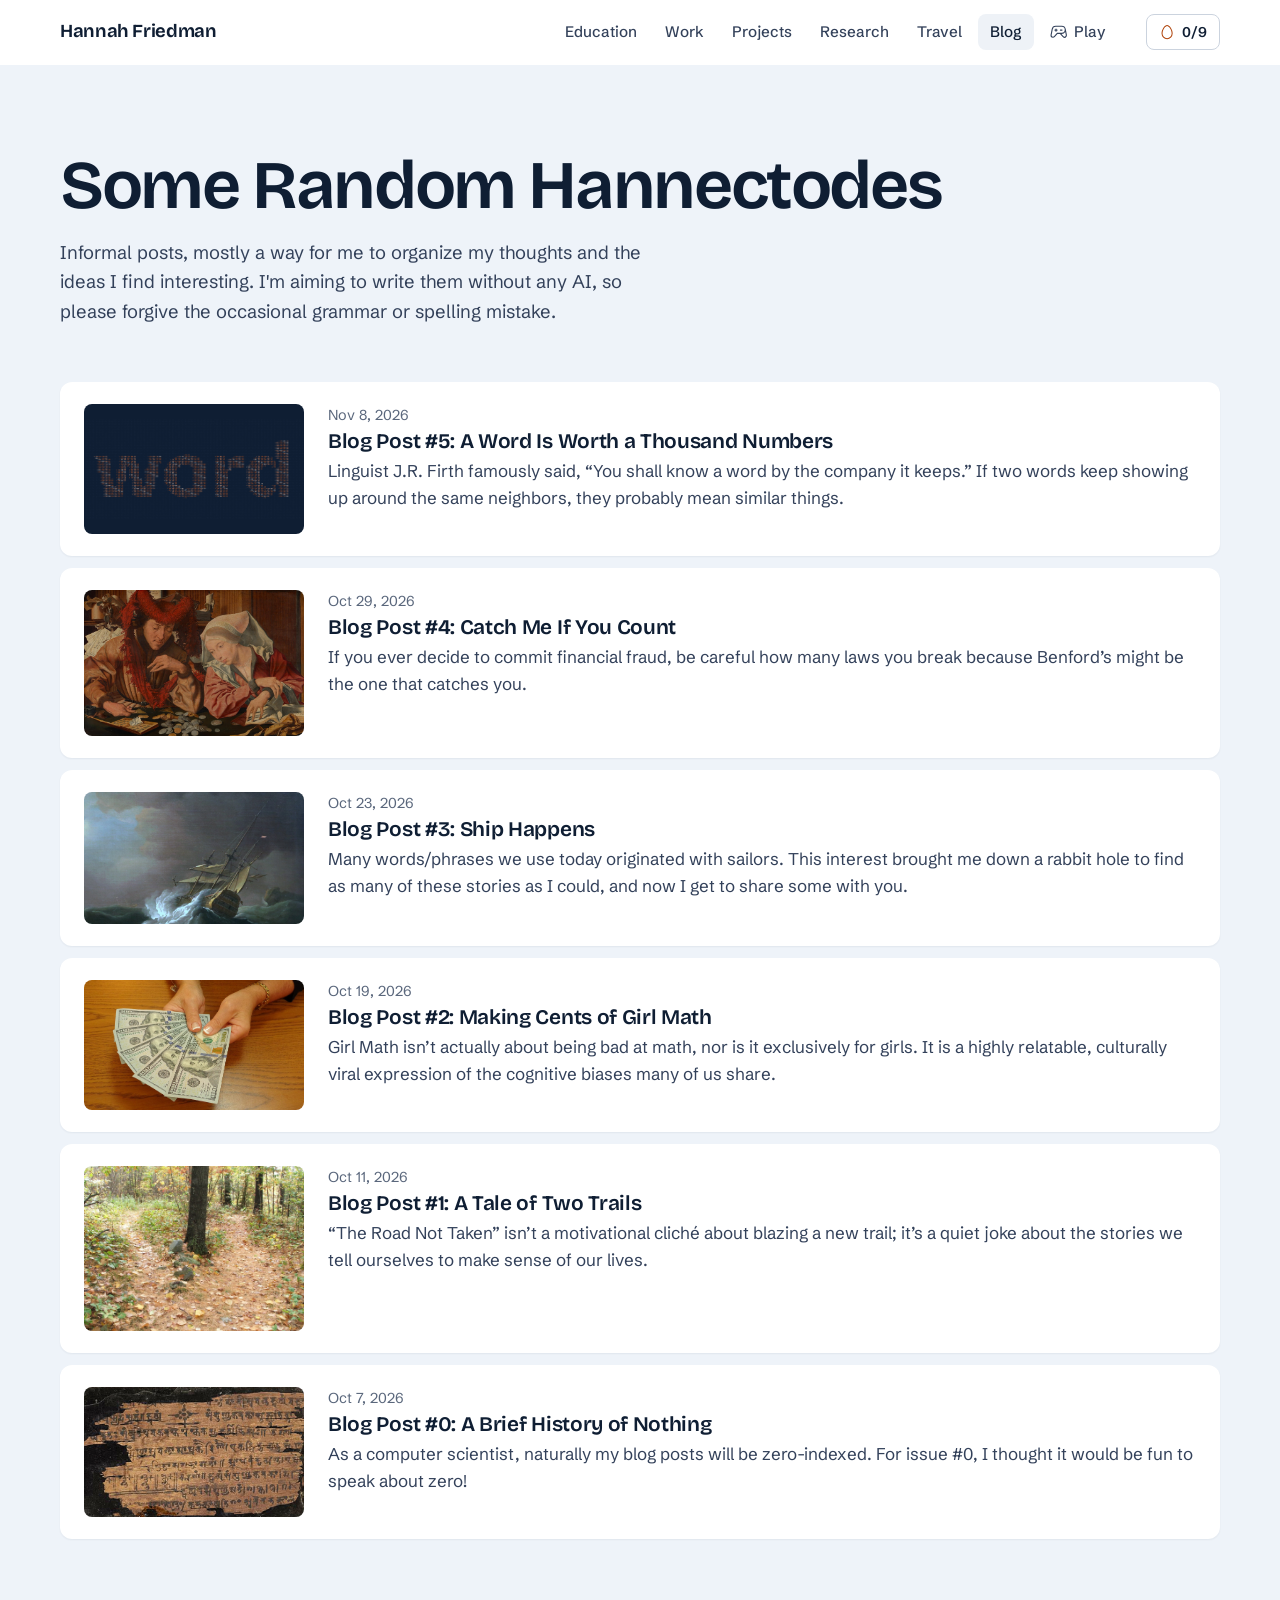
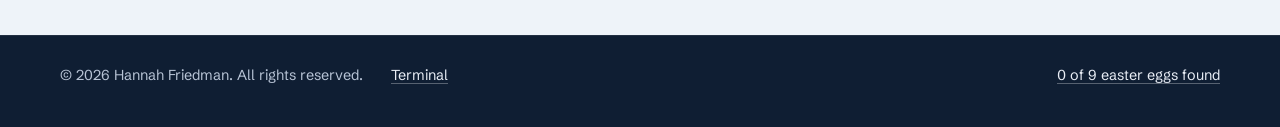
==== commit b07b605e: "Blog Post #5: A Word Is Worth a Thousand Numbers" ====
--- a/blog.html
+++ b/blog.html
@@ -16,7 +16,7 @@
 <link rel="icon" href="favicon.svg" type="image/svg+xml">
 <link rel="preload" href="fonts/bricolage.woff2" as="font" type="font/woff2" crossorigin>
 <link rel="preload" href="fonts/schibsted.woff2" as="font" type="font/woff2" crossorigin>
-<link rel="stylesheet" href="style.css?v=20261102a">
+<link rel="stylesheet" href="style.css?v=20261108b">
 <script>try { const r = document.documentElement; if (localStorage.getItem('hf-hannah-mode') === '1') r.classList.add('hannah-mode'); } catch (e) {}</script>
 </head>
 <body>
@@ -92,6 +92,7 @@
          <li><a href="blog/your-post-slug.html"><time datetime="2026-10-20">Oct 20, 2026</time><h2>Post title</h2><p>One-sentence summary.</p></a></li>
           -->
     <ol class="posts" id="posts">
+      <li><a class="has-thumb" href="blog/5-a-word-is-worth-a-thousand-numbers.html"><img class="post-thumb post-thumb-fit" src="blog/images/word-of-numbers.png" width="1800" height="820" alt="" loading="lazy"><time datetime="2026-11-08">Nov 8, 2026</time><h2>Blog Post #5: A Word Is Worth a Thousand Numbers</h2><p>Linguist J.R. Firth famously said, “You shall know a word by the company it keeps.” If two words keep showing up around the same neighbors, they probably mean similar things.</p></a></li>
       <li><a class="has-thumb" href="blog/4-catch-me-if-you-count.html"><img class="post-thumb" src="blog/images/moneychanger.jpg" width="1400" height="929" alt="" loading="lazy"><time datetime="2026-10-29">Oct 29, 2026</time><h2>Blog Post #4: Catch Me If You Count</h2><p>If you ever decide to commit financial fraud, be careful how many laws you break because Benford’s might be the one that catches you.</p></a></li>
       <li><a class="has-thumb" href="blog/3-ship-happens.html"><img class="post-thumb" src="blog/images/monamy-ships-in-distress.jpg" width="1400" height="840" alt="" loading="lazy"><time datetime="2026-10-23">Oct 23, 2026</time><h2>Blog Post #3: Ship Happens</h2><p>Many words/phrases we use today originated with sailors. This interest brought me down a rabbit hole to find as many of these stories as I could, and now I get to share some with you.</p></a></li>
       <li><a class="has-thumb" href="blog/2-making-cents-of-girl-math.html"><img class="post-thumb" src="blog/images/cash-fan.jpg" width="1280" height="720" alt="" loading="lazy"><time datetime="2026-10-19">Oct 19, 2026</time><h2>Blog Post #2: Making Cents of Girl Math</h2><p>Girl Math isn’t actually about being bad at math, nor is it exclusively for girls. It is a highly relatable, culturally viral expression of the cognitive biases many of us share.</p></a></li>
@@ -119,7 +120,7 @@
   <form class="term-in" id="term-form" autocomplete="off"><label for="term-input">&gt;</label><input id="term-input" spellcheck="false" autocapitalize="off" aria-label="Terminal command"></form>
 </dialog>
 <div class="toasts" id="toasts" role="status" aria-live="polite"></div>
-<script src="script.js?v=20261102a" defer></script>
-<script type="module" src="js/cloud.js?v=20261102a"></script>
+<script src="script.js?v=20261108b" defer></script>
+<script type="module" src="js/cloud.js?v=20261108b"></script>
 </body>
 </html>
--- a/style.css
+++ b/style.css
@@ -804,6 +804,10 @@
 .post .post-body { margin-top: 32px; display: grid; gap: 18px; font-size: 1.1rem; line-height: 1.75; }
 .post .post-body h2 { font-size: 1.6rem; margin-top: 18px; }
 .post .post-body math.post-math { font-size: 1.35em; margin: 2px 0; }
+.post .post-body p math.post-math { font-size: 1.2em; margin: 14px 0; max-width: 100%; overflow-x: auto; overflow-y: hidden; }
+.post .post-refs { list-style: none; margin: 0; padding: 0; display: grid; gap: 10px; font-size: .95rem; line-height: 1.6; color: var(--ink-2); }
+.post .post-refs li { padding-left: 1.6em; text-indent: -1.6em; overflow-wrap: anywhere; }
+.post .post-refs a { color: inherit; }
 .post .post-body blockquote { margin: 0; padding: 4px 0 4px 20px; border-left: 1px solid var(--hairline-strong); color: var(--ink-2); font-style: italic; }
 
 @media (max-width: 980px) {
@@ -1042,6 +1046,7 @@
 /* Blog index: post card with thumbnail */
 .posts a.has-thumb { grid-template-columns: 220px minmax(0, 1fr); grid-template-rows: auto auto 1fr; align-items: start; }
 .posts a.has-thumb .post-thumb { grid-row: 1 / 4; width: 100%; height: 100%; min-height: 130px; object-fit: cover; border-radius: var(--r-md); }
+.posts a.has-thumb .post-thumb-fit { object-fit: contain; background: #0f1e33; } /* a wide picture shown whole, on its own navy */
 .posts a.has-thumb time, .posts a.has-thumb h2, .posts a.has-thumb p { grid-column: 2; }
 @media (max-width: 600px) { .posts a.has-thumb { grid-template-columns: 1fr; } .posts a.has-thumb .post-thumb { grid-row: auto; height: auto; aspect-ratio: 16 / 9; } .posts a.has-thumb time, .posts a.has-thumb h2, .posts a.has-thumb p { grid-column: 1; } }
 
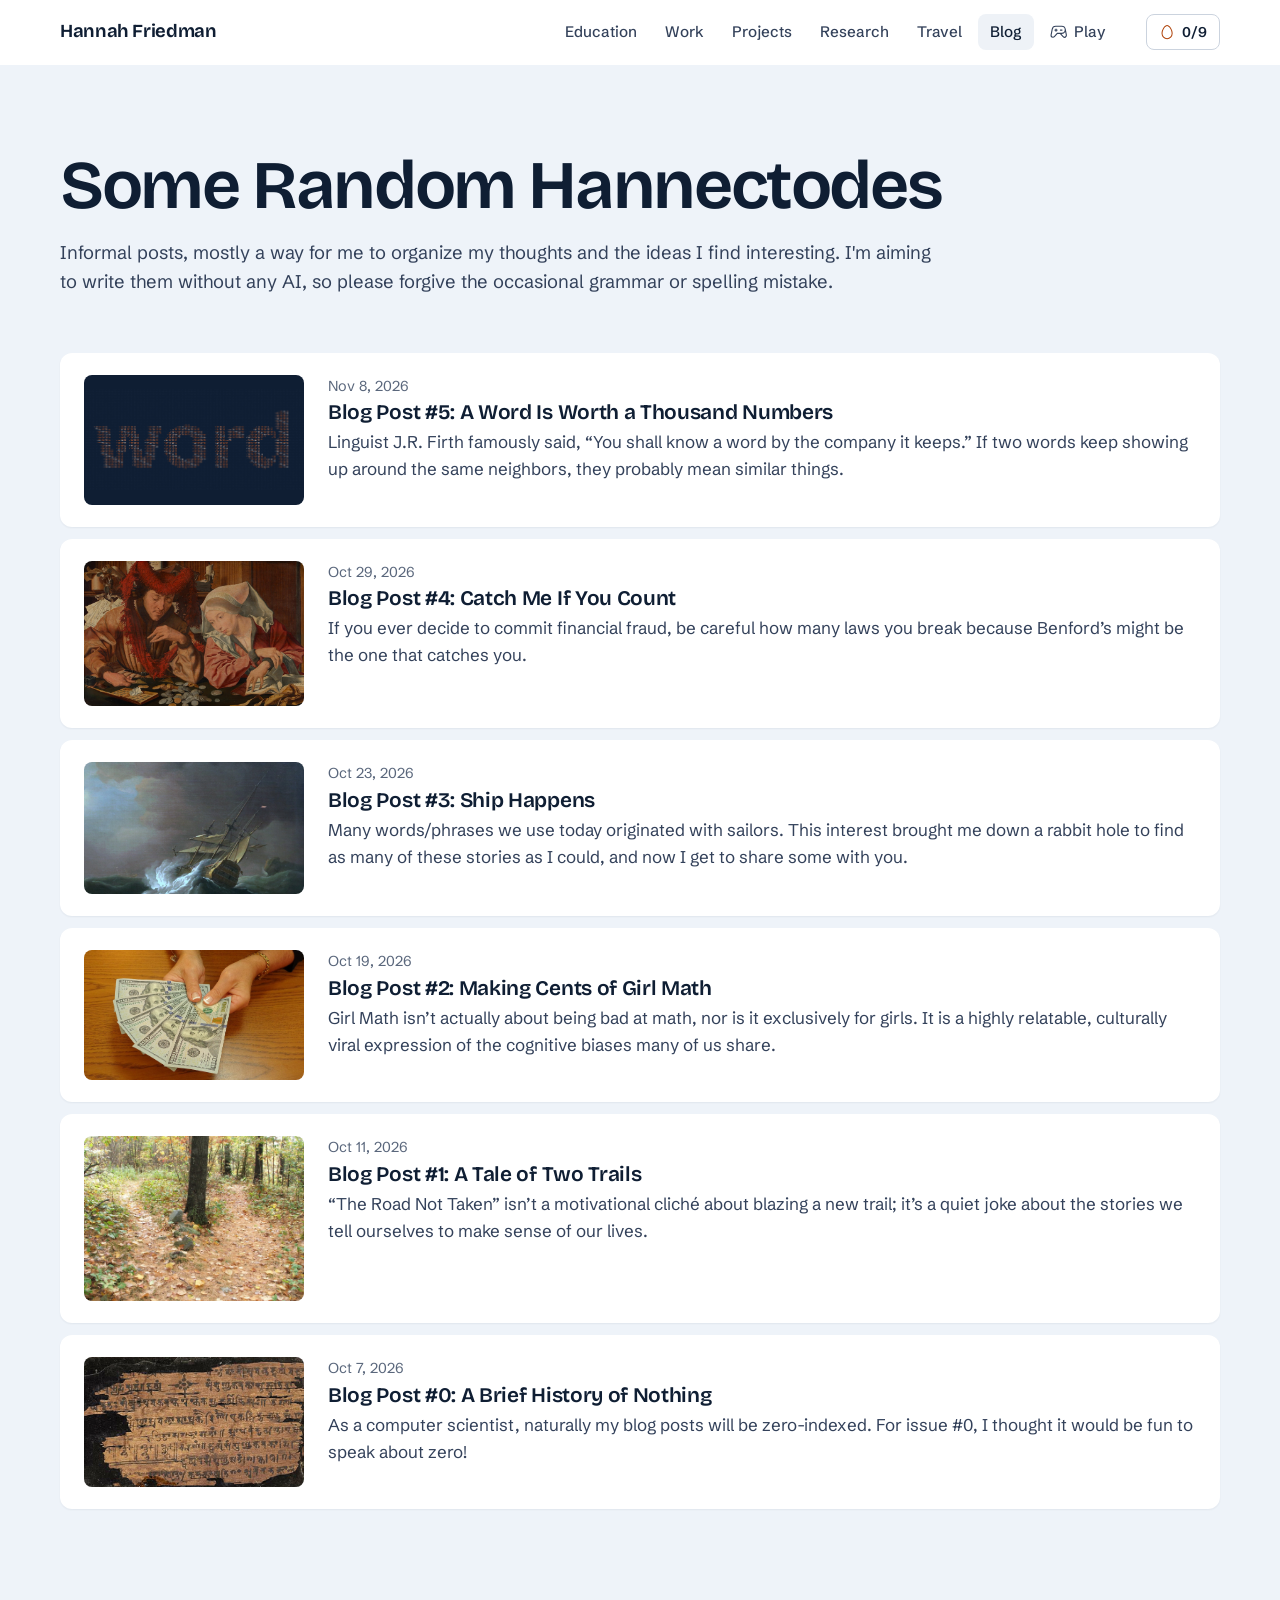
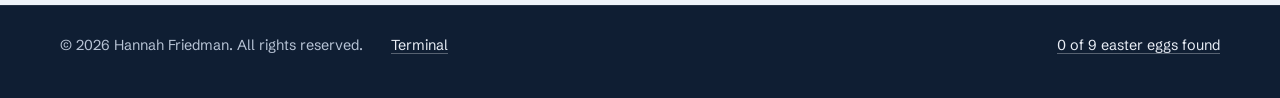
==== commit aad8a962: "Blog page: the intro runs as wide as the title" ====
--- a/blog.html
+++ b/blog.html
@@ -16,7 +16,7 @@
 <link rel="icon" href="favicon.svg" type="image/svg+xml">
 <link rel="preload" href="fonts/bricolage.woff2" as="font" type="font/woff2" crossorigin>
 <link rel="preload" href="fonts/schibsted.woff2" as="font" type="font/woff2" crossorigin>
-<link rel="stylesheet" href="style.css?v=20261108b">
+<link rel="stylesheet" href="style.css?v=20261108c">
 <script>try { const r = document.documentElement; if (localStorage.getItem('hf-hannah-mode') === '1') r.classList.add('hannah-mode'); } catch (e) {}</script>
 </head>
 <body>
@@ -120,7 +120,7 @@
   <form class="term-in" id="term-form" autocomplete="off"><label for="term-input">&gt;</label><input id="term-input" spellcheck="false" autocapitalize="off" aria-label="Terminal command"></form>
 </dialog>
 <div class="toasts" id="toasts" role="status" aria-live="polite"></div>
-<script src="script.js?v=20261108b" defer></script>
-<script type="module" src="js/cloud.js?v=20261108b"></script>
+<script src="script.js?v=20261108c" defer></script>
+<script type="module" src="js/cloud.js?v=20261108c"></script>
 </body>
 </html>
--- a/style.css
+++ b/style.css
@@ -786,9 +786,9 @@
 .places button[aria-current="true"] { background: var(--accent-soft); border-color: var(--accent); color: var(--accent-ink); }
 
 /* Blog */
-.blog-hero { padding-block: clamp(40px, 7vw, 88px) clamp(32px, 5vw, 56px); }
+.blog-hero { width: fit-content; max-width: 100%; padding-block: clamp(40px, 7vw, 88px) clamp(32px, 5vw, 56px); }
 .blog-hero h1 { font-size: clamp(2.6rem, 6vw, 4.25rem); }
-.blog-hero p { margin-top: 18px; max-width: 56ch; font-size: 1.15rem; color: var(--ink-2); }
+.blog-hero p { margin-top: 18px; width: 0; min-width: 100%; font-size: 1.15rem; color: var(--ink-2); } /* exactly as wide as the title above it */
 .posts { list-style: none; margin: 0; padding: 0 0 clamp(56px, 8vw, 96px); display: grid; gap: 12px; } /* room above the footer */
 .posts a { display: grid; grid-template-columns: 120px minmax(0, 1fr); gap: 4px 24px; padding: 22px 24px; border-radius: var(--r-lg); background: var(--bg); text-decoration: none; box-shadow: var(--shadow-1); transition: box-shadow .2s, transform .2s var(--ease-out); }
 .posts a:hover { box-shadow: var(--shadow-2); transform: translateY(-1px); }
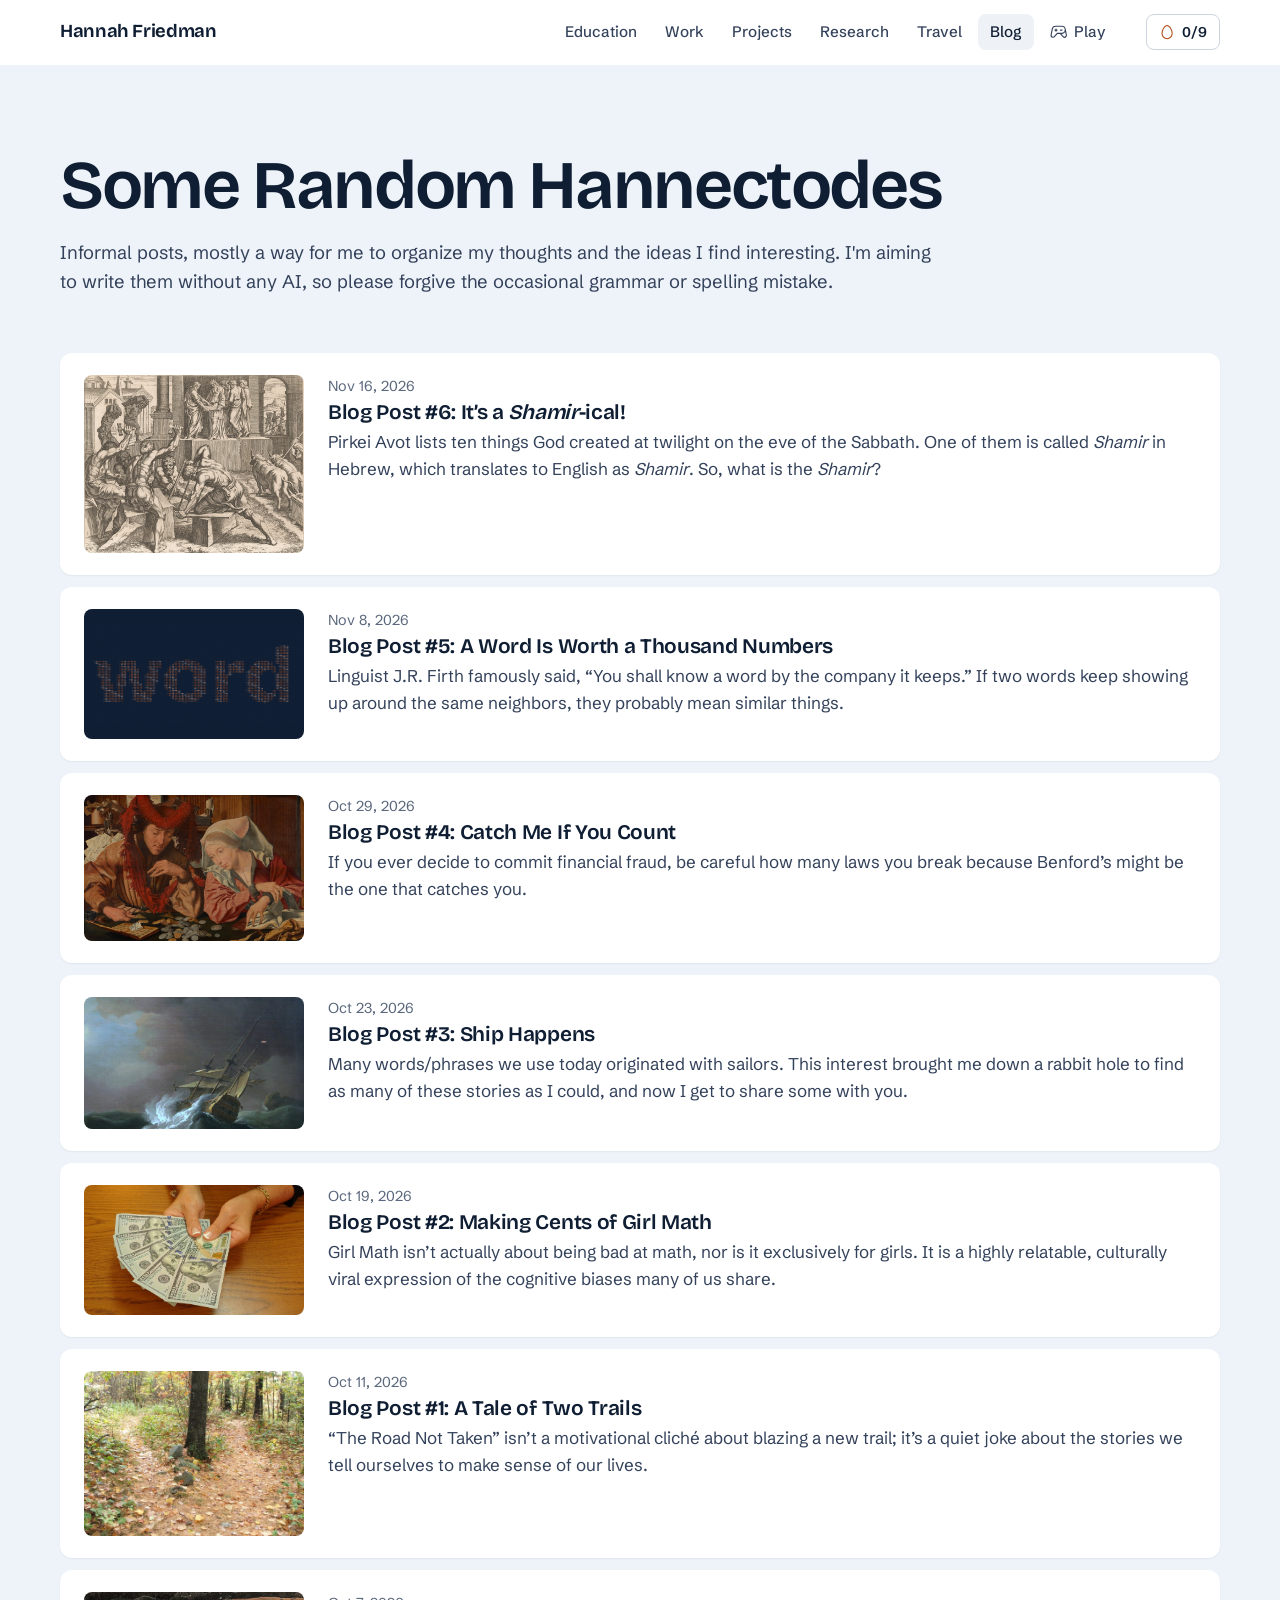
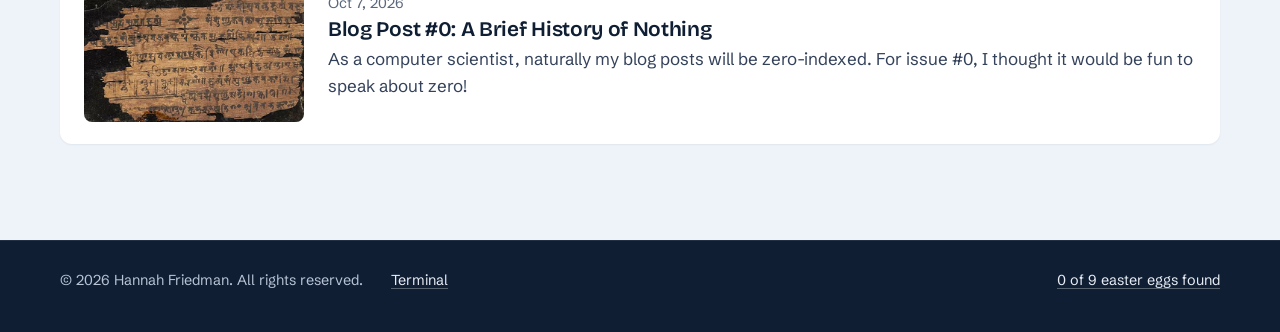
==== commit abf82d25: "Blog Post #6: It's a Shamir-ical!" ====
--- a/blog.html
+++ b/blog.html
@@ -16,7 +16,7 @@
 <link rel="icon" href="favicon.svg" type="image/svg+xml">
 <link rel="preload" href="fonts/bricolage.woff2" as="font" type="font/woff2" crossorigin>
 <link rel="preload" href="fonts/schibsted.woff2" as="font" type="font/woff2" crossorigin>
-<link rel="stylesheet" href="style.css?v=20261108c">
+<link rel="stylesheet" href="style.css?v=20261116a">
 <script>try { const r = document.documentElement; if (localStorage.getItem('hf-hannah-mode') === '1') r.classList.add('hannah-mode'); } catch (e) {}</script>
 </head>
 <body>
@@ -92,6 +92,7 @@
          <li><a href="blog/your-post-slug.html"><time datetime="2026-10-20">Oct 20, 2026</time><h2>Post title</h2><p>One-sentence summary.</p></a></li>
           -->
     <ol class="posts" id="posts">
+      <li><a class="has-thumb" href="blog/6-its-a-shamir-ical.html"><img class="post-thumb" src="blog/images/solomon-stonecutters.jpg" width="1600" height="1296" alt="" loading="lazy"><time datetime="2026-11-16">Nov 16, 2026</time><h2>Blog Post #6: It’s a <i>Shamir</i>-ical!</h2><p>Pirkei Avot lists ten things God created at twilight on the eve of the Sabbath. One of them is called <i>Shamir</i> in Hebrew, which translates to English as <i>Shamir</i>. So, what is the <i>Shamir</i>?</p></a></li>
       <li><a class="has-thumb" href="blog/5-a-word-is-worth-a-thousand-numbers.html"><img class="post-thumb post-thumb-fit" src="blog/images/word-of-numbers.png" width="1800" height="820" alt="" loading="lazy"><time datetime="2026-11-08">Nov 8, 2026</time><h2>Blog Post #5: A Word Is Worth a Thousand Numbers</h2><p>Linguist J.R. Firth famously said, “You shall know a word by the company it keeps.” If two words keep showing up around the same neighbors, they probably mean similar things.</p></a></li>
       <li><a class="has-thumb" href="blog/4-catch-me-if-you-count.html"><img class="post-thumb" src="blog/images/moneychanger.jpg" width="1400" height="929" alt="" loading="lazy"><time datetime="2026-10-29">Oct 29, 2026</time><h2>Blog Post #4: Catch Me If You Count</h2><p>If you ever decide to commit financial fraud, be careful how many laws you break because Benford’s might be the one that catches you.</p></a></li>
       <li><a class="has-thumb" href="blog/3-ship-happens.html"><img class="post-thumb" src="blog/images/monamy-ships-in-distress.jpg" width="1400" height="840" alt="" loading="lazy"><time datetime="2026-10-23">Oct 23, 2026</time><h2>Blog Post #3: Ship Happens</h2><p>Many words/phrases we use today originated with sailors. This interest brought me down a rabbit hole to find as many of these stories as I could, and now I get to share some with you.</p></a></li>
@@ -120,7 +121,7 @@
   <form class="term-in" id="term-form" autocomplete="off"><label for="term-input">&gt;</label><input id="term-input" spellcheck="false" autocapitalize="off" aria-label="Terminal command"></form>
 </dialog>
 <div class="toasts" id="toasts" role="status" aria-live="polite"></div>
-<script src="script.js?v=20261108c" defer></script>
-<script type="module" src="js/cloud.js?v=20261108c"></script>
+<script src="script.js?v=20261116a" defer></script>
+<script type="module" src="js/cloud.js?v=20261116a"></script>
 </body>
 </html>
--- a/style.css
+++ b/style.css
@@ -808,6 +808,8 @@
 .post .post-refs { list-style: none; margin: 0; padding: 0; display: grid; gap: 10px; font-size: .95rem; line-height: 1.6; color: var(--ink-2); }
 .post .post-refs li { padding-left: 1.6em; text-indent: -1.6em; overflow-wrap: anywhere; }
 .post .post-refs a { color: inherit; }
+.post .post-refs-h { margin-bottom: -8px; font-size: .78rem; font-weight: 600; letter-spacing: .06em; text-transform: uppercase; color: var(--ink-3); }
+.post .post-story { display: grid; gap: 14px; padding-left: 20px; border-left: 2px solid var(--hairline-strong); color: var(--ink-2); }
 .post .post-body blockquote { margin: 0; padding: 4px 0 4px 20px; border-left: 1px solid var(--hairline-strong); color: var(--ink-2); font-style: italic; }
 
 @media (max-width: 980px) {
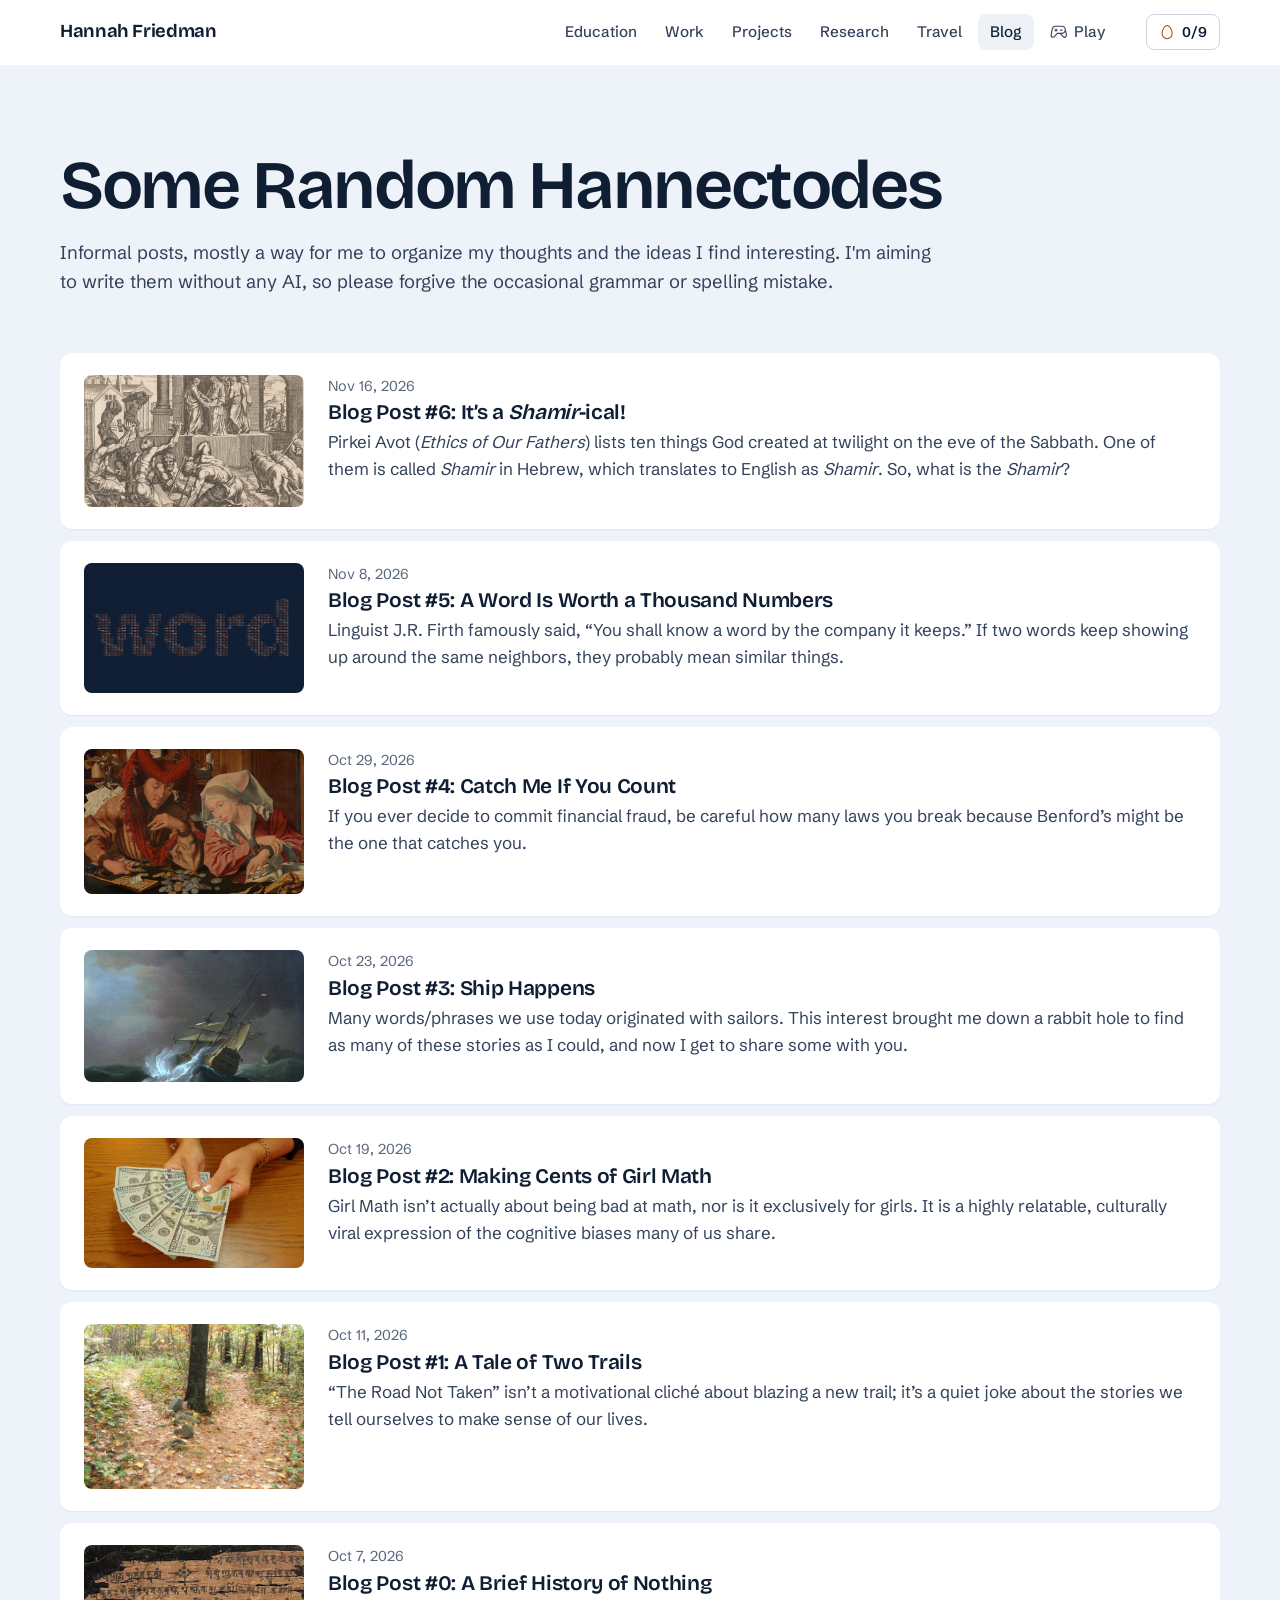
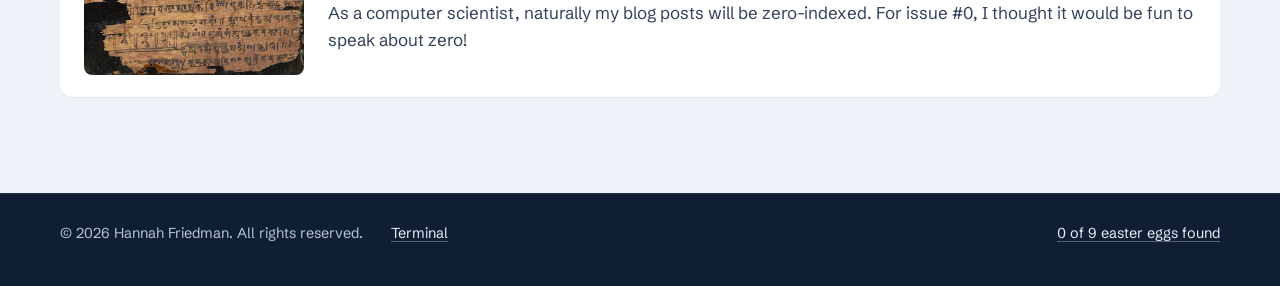
==== commit e5f056a7: "Blog Post #6: picture cropped to match the other posts; card line" ====
--- a/blog.html
+++ b/blog.html
@@ -92,7 +92,7 @@
          <li><a href="blog/your-post-slug.html"><time datetime="2026-10-20">Oct 20, 2026</time><h2>Post title</h2><p>One-sentence summary.</p></a></li>
           -->
     <ol class="posts" id="posts">
-      <li><a class="has-thumb" href="blog/6-its-a-shamir-ical.html"><img class="post-thumb" src="blog/images/solomon-stonecutters.jpg" width="1600" height="1296" alt="" loading="lazy"><time datetime="2026-11-16">Nov 16, 2026</time><h2>Blog Post #6: It’s a <i>Shamir</i>-ical!</h2><p>Pirkei Avot lists ten things God created at twilight on the eve of the Sabbath. One of them is called <i>Shamir</i> in Hebrew, which translates to English as <i>Shamir</i>. So, what is the <i>Shamir</i>?</p></a></li>
+      <li><a class="has-thumb" href="blog/6-its-a-shamir-ical.html"><img class="post-thumb" src="blog/images/solomon-stonecutters.jpg" width="1400" height="840" alt="" loading="lazy"><time datetime="2026-11-16">Nov 16, 2026</time><h2>Blog Post #6: It’s a <i>Shamir</i>-ical!</h2><p>Pirkei Avot (<i>Ethics of Our Fathers</i>) lists ten things God created at twilight on the eve of the Sabbath. One of them is called <i>Shamir</i> in Hebrew, which translates to English as <i>Shamir</i>. So, what is the <i>Shamir</i>?</p></a></li>
       <li><a class="has-thumb" href="blog/5-a-word-is-worth-a-thousand-numbers.html"><img class="post-thumb post-thumb-fit" src="blog/images/word-of-numbers.png" width="1800" height="820" alt="" loading="lazy"><time datetime="2026-11-08">Nov 8, 2026</time><h2>Blog Post #5: A Word Is Worth a Thousand Numbers</h2><p>Linguist J.R. Firth famously said, “You shall know a word by the company it keeps.” If two words keep showing up around the same neighbors, they probably mean similar things.</p></a></li>
       <li><a class="has-thumb" href="blog/4-catch-me-if-you-count.html"><img class="post-thumb" src="blog/images/moneychanger.jpg" width="1400" height="929" alt="" loading="lazy"><time datetime="2026-10-29">Oct 29, 2026</time><h2>Blog Post #4: Catch Me If You Count</h2><p>If you ever decide to commit financial fraud, be careful how many laws you break because Benford’s might be the one that catches you.</p></a></li>
       <li><a class="has-thumb" href="blog/3-ship-happens.html"><img class="post-thumb" src="blog/images/monamy-ships-in-distress.jpg" width="1400" height="840" alt="" loading="lazy"><time datetime="2026-10-23">Oct 23, 2026</time><h2>Blog Post #3: Ship Happens</h2><p>Many words/phrases we use today originated with sailors. This interest brought me down a rabbit hole to find as many of these stories as I could, and now I get to share some with you.</p></a></li>
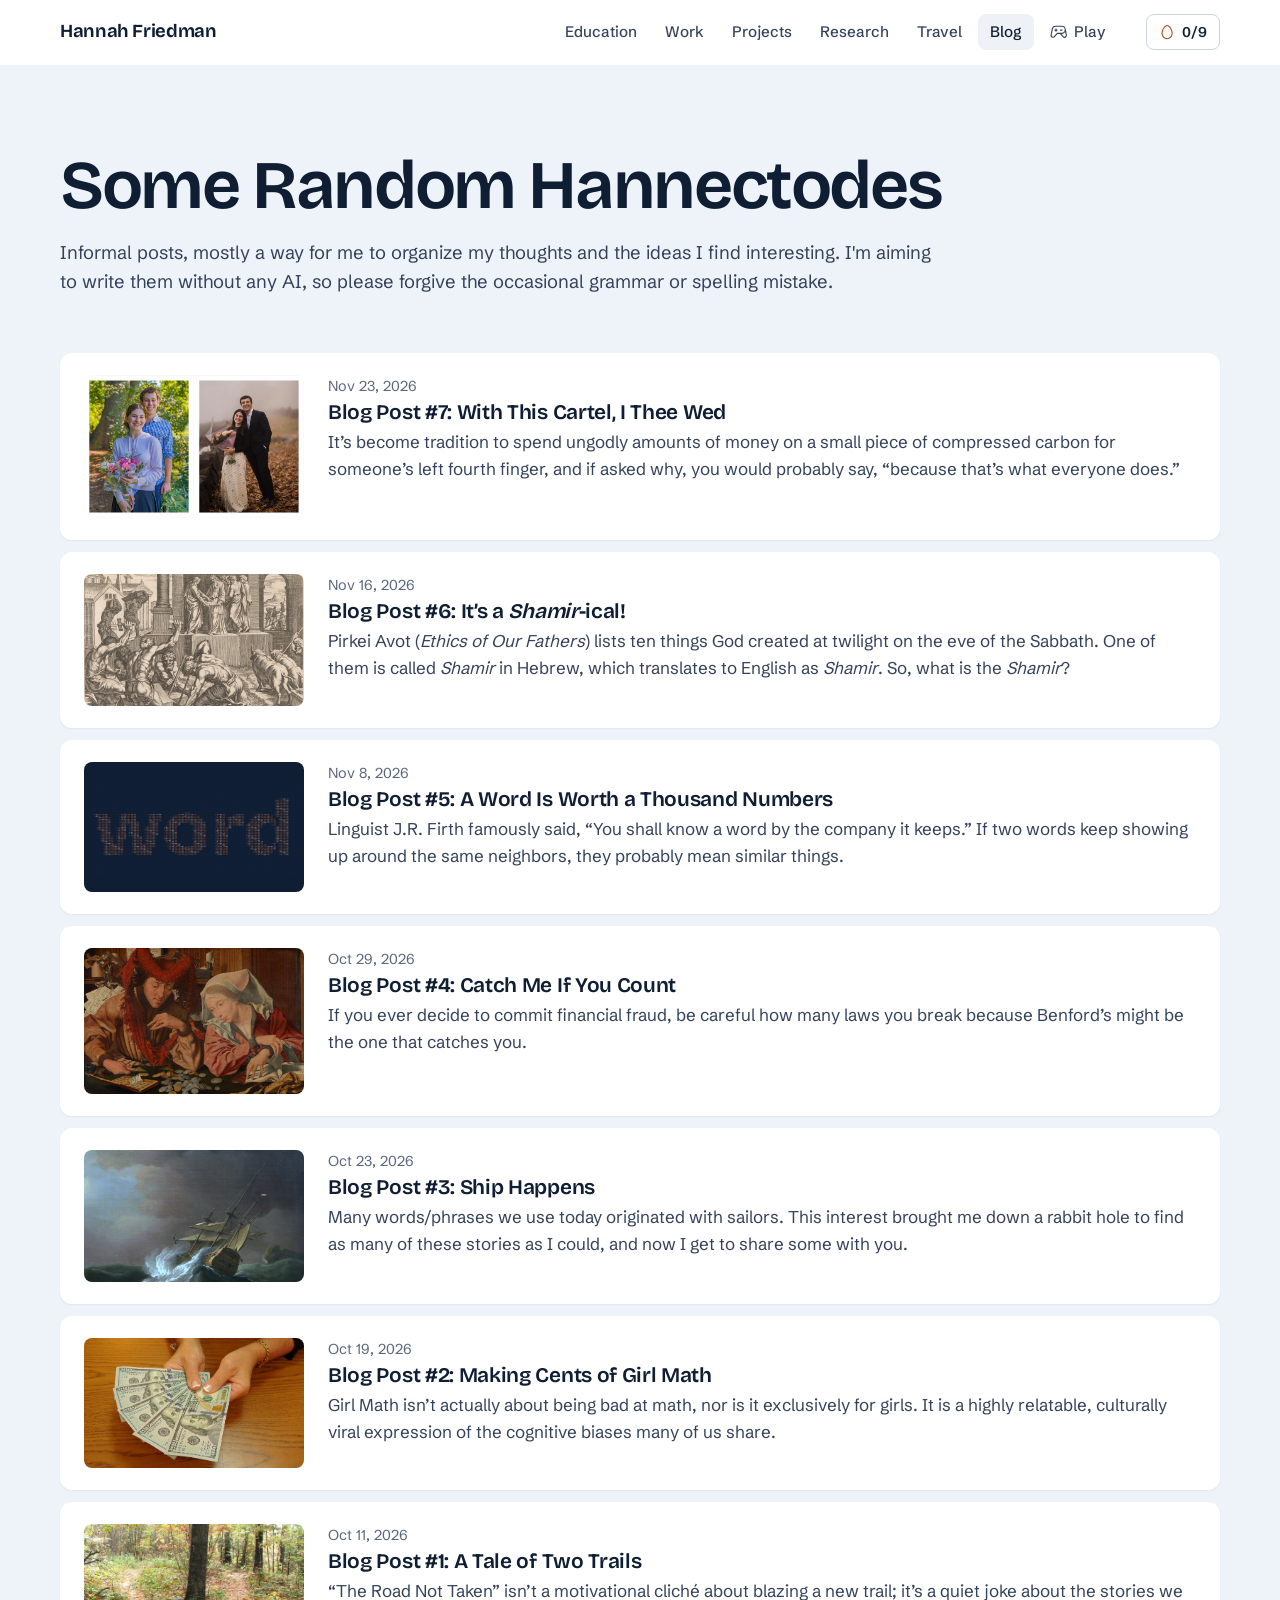
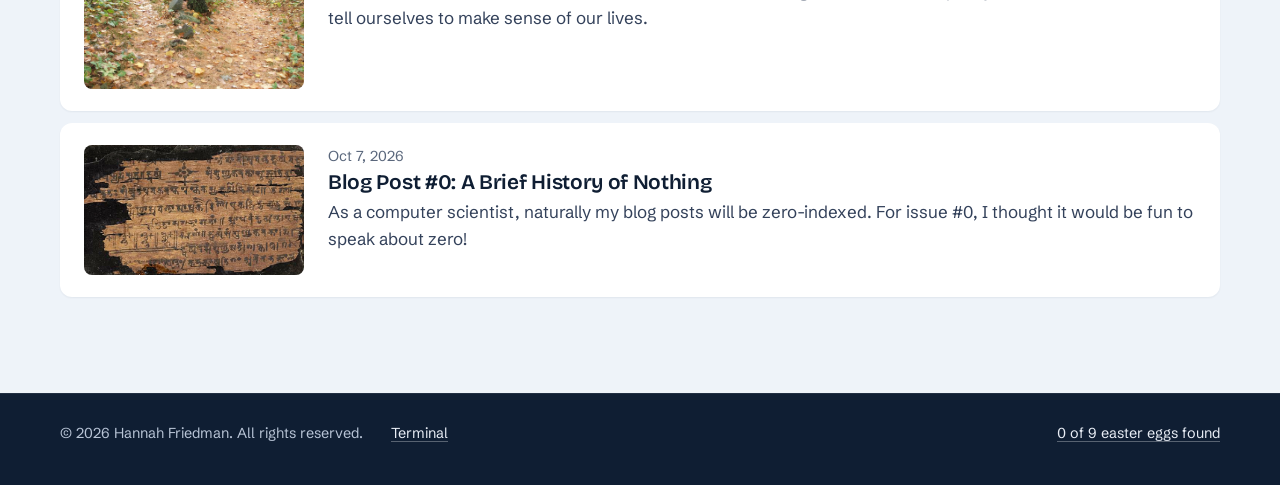
==== commit ee5cf1fa: "Blog Post #7: With This Cartel, I Thee Wed" ====
--- a/blog.html
+++ b/blog.html
@@ -16,7 +16,7 @@
 <link rel="icon" href="favicon.svg" type="image/svg+xml">
 <link rel="preload" href="fonts/bricolage.woff2" as="font" type="font/woff2" crossorigin>
 <link rel="preload" href="fonts/schibsted.woff2" as="font" type="font/woff2" crossorigin>
-<link rel="stylesheet" href="style.css?v=20261116a">
+<link rel="stylesheet" href="style.css?v=20261116b">
 <script>try { const r = document.documentElement; if (localStorage.getItem('hf-hannah-mode') === '1') r.classList.add('hannah-mode'); } catch (e) {}</script>
 </head>
 <body>
@@ -92,6 +92,7 @@
          <li><a href="blog/your-post-slug.html"><time datetime="2026-10-20">Oct 20, 2026</time><h2>Post title</h2><p>One-sentence summary.</p></a></li>
           -->
     <ol class="posts" id="posts">
+      <li><a class="has-thumb" href="blog/7-with-this-cartel-i-thee-wed.html"><img class="post-thumb" src="blog/images/engagements.jpg" width="1493" height="972" alt="" loading="lazy"><time datetime="2026-11-23">Nov 23, 2026</time><h2>Blog Post #7: With This Cartel, I Thee Wed</h2><p>It’s become tradition to spend ungodly amounts of money on a small piece of compressed carbon for someone’s left fourth finger, and if asked why, you would probably say, “because that’s what everyone does.”</p></a></li>
       <li><a class="has-thumb" href="blog/6-its-a-shamir-ical.html"><img class="post-thumb" src="blog/images/solomon-stonecutters.jpg" width="1400" height="840" alt="" loading="lazy"><time datetime="2026-11-16">Nov 16, 2026</time><h2>Blog Post #6: It’s a <i>Shamir</i>-ical!</h2><p>Pirkei Avot (<i>Ethics of Our Fathers</i>) lists ten things God created at twilight on the eve of the Sabbath. One of them is called <i>Shamir</i> in Hebrew, which translates to English as <i>Shamir</i>. So, what is the <i>Shamir</i>?</p></a></li>
       <li><a class="has-thumb" href="blog/5-a-word-is-worth-a-thousand-numbers.html"><img class="post-thumb post-thumb-fit" src="blog/images/word-of-numbers.png" width="1800" height="820" alt="" loading="lazy"><time datetime="2026-11-08">Nov 8, 2026</time><h2>Blog Post #5: A Word Is Worth a Thousand Numbers</h2><p>Linguist J.R. Firth famously said, “You shall know a word by the company it keeps.” If two words keep showing up around the same neighbors, they probably mean similar things.</p></a></li>
       <li><a class="has-thumb" href="blog/4-catch-me-if-you-count.html"><img class="post-thumb" src="blog/images/moneychanger.jpg" width="1400" height="929" alt="" loading="lazy"><time datetime="2026-10-29">Oct 29, 2026</time><h2>Blog Post #4: Catch Me If You Count</h2><p>If you ever decide to commit financial fraud, be careful how many laws you break because Benford’s might be the one that catches you.</p></a></li>
@@ -121,7 +122,7 @@
   <form class="term-in" id="term-form" autocomplete="off"><label for="term-input">&gt;</label><input id="term-input" spellcheck="false" autocapitalize="off" aria-label="Terminal command"></form>
 </dialog>
 <div class="toasts" id="toasts" role="status" aria-live="polite"></div>
-<script src="script.js?v=20261116a" defer></script>
-<script type="module" src="js/cloud.js?v=20261116a"></script>
+<script src="script.js?v=20261116b" defer></script>
+<script type="module" src="js/cloud.js?v=20261116b"></script>
 </body>
 </html>
--- a/style.css
+++ b/style.css
@@ -810,6 +810,20 @@
 .post .post-refs a { color: inherit; }
 .post .post-refs-h { margin-bottom: -8px; font-size: .78rem; font-weight: 600; letter-spacing: .06em; text-transform: uppercase; color: var(--ink-3); }
 .post .post-story { display: grid; gap: 14px; padding-left: 20px; border-left: 2px solid var(--hairline-strong); color: var(--ink-2); }
+.post a.photo-link { position: relative; text-decoration-style: dotted; text-decoration-thickness: 1.5px; text-decoration-color: var(--accent); cursor: zoom-in; }
+.post .photo-link-icon { display: inline-block; width: .8em; height: .8em; margin-left: .18em; vertical-align: -.05em; color: var(--accent-ink); }
+.post .photo-peek { position: absolute; left: 50%; bottom: calc(100% + 10px); width: 300px; padding: 6px; transform: translate(-50%, 6px); background: var(--bg); border-radius: 14px; box-shadow: var(--shadow-3); opacity: 0; visibility: hidden; pointer-events: none; transition: opacity .18s, transform .18s, visibility .18s; z-index: 5; }
+.post .photo-peek img { display: block; width: 100%; height: auto; border-radius: 9px; }
+.post .photo-peek span { display: block; padding: 6px 4px 2px; font-size: .85rem; line-height: 1.3; color: var(--ink-3); text-align: center; }
+@media (hover: hover) { .post a.photo-link:hover .photo-peek, .post a.photo-link:focus-visible .photo-peek { opacity: 1; visibility: visible; transform: translate(-50%, 0); } }
+@media (prefers-reduced-motion: reduce) { .post .photo-peek { transition: none; } }
+.photo-dialog { position: fixed; inset: 0; margin: auto; width: min(960px, calc(100vw - 24px)); max-height: calc(100dvh - 24px); background: var(--bg); border-radius: var(--r-xl); box-shadow: var(--shadow-3); overflow: hidden; }
+.photo-dialog[open] { animation: pop .3s var(--ease-out); }
+.photo-dialog img { display: block; width: 100%; height: auto; max-height: calc(100dvh - 90px); object-fit: contain; background: var(--surface); }
+.photo-dialog-cap { margin: 0; padding: 12px 18px 14px; font-size: .95rem; color: var(--ink-2); }
+.photo-dialog-close { position: absolute; top: 10px; right: 10px; width: 36px; height: 36px; display: grid; place-items: center; border: 0; border-radius: 999px; background: rgba(8, 15, 28, .55); color: #fff; cursor: pointer; }
+.photo-dialog-close:hover { background: rgba(8, 15, 28, .75); }
+.photo-dialog-close .icon { width: 18px; height: 18px; }
 .post .post-body blockquote { margin: 0; padding: 4px 0 4px 20px; border-left: 1px solid var(--hairline-strong); color: var(--ink-2); font-style: italic; }
 
 @media (max-width: 980px) {
